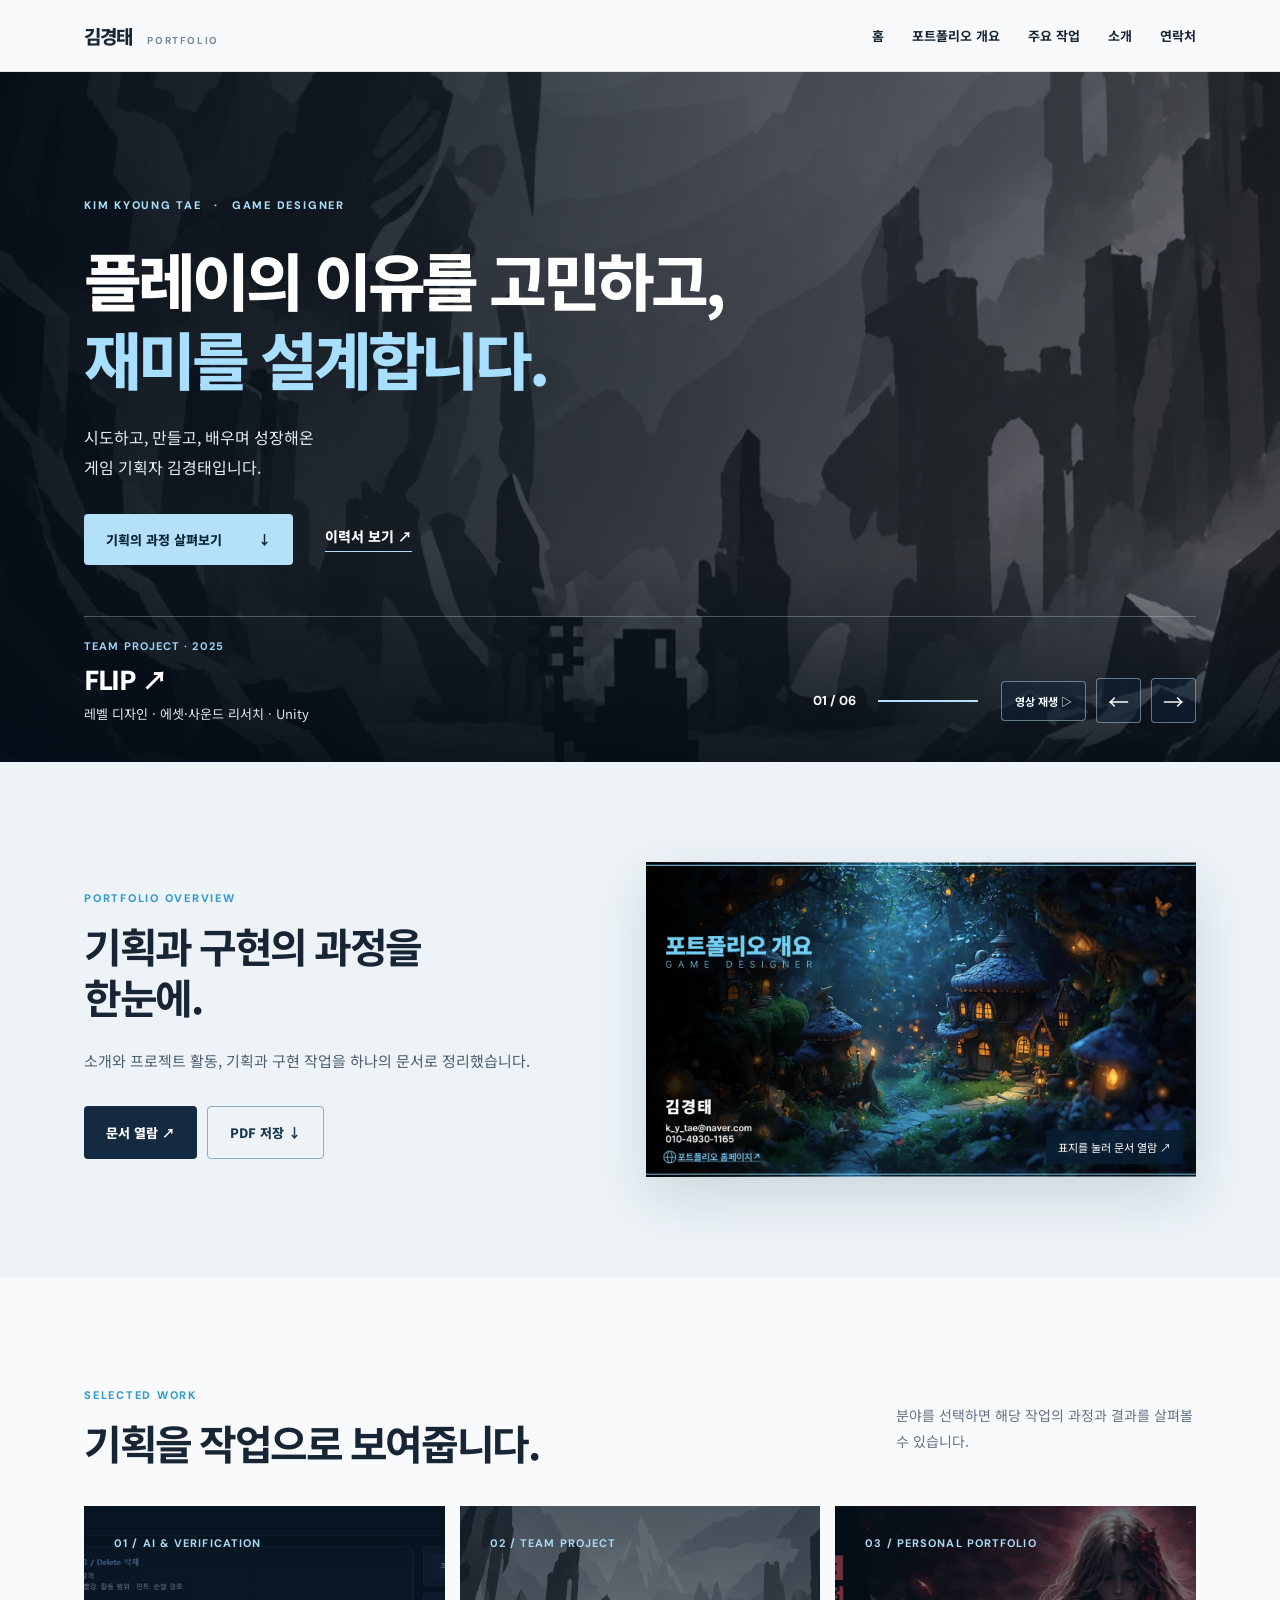
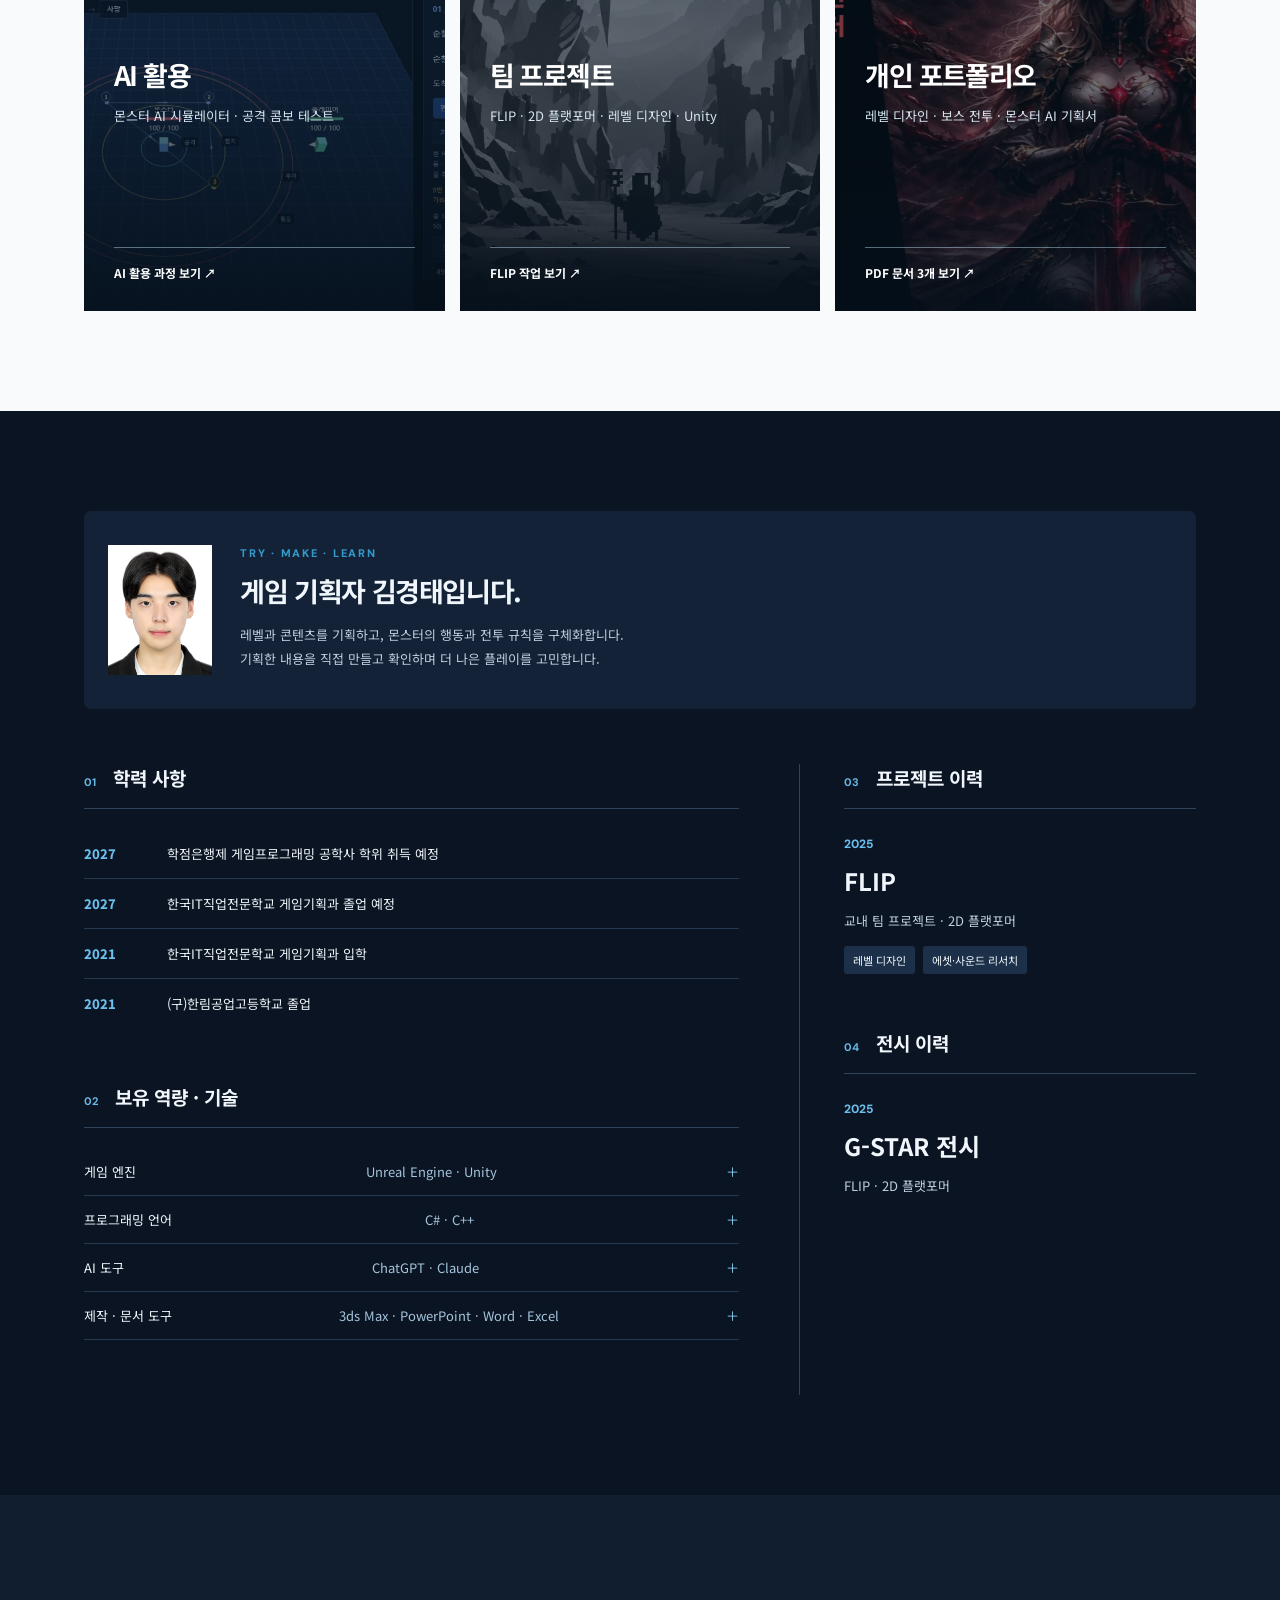
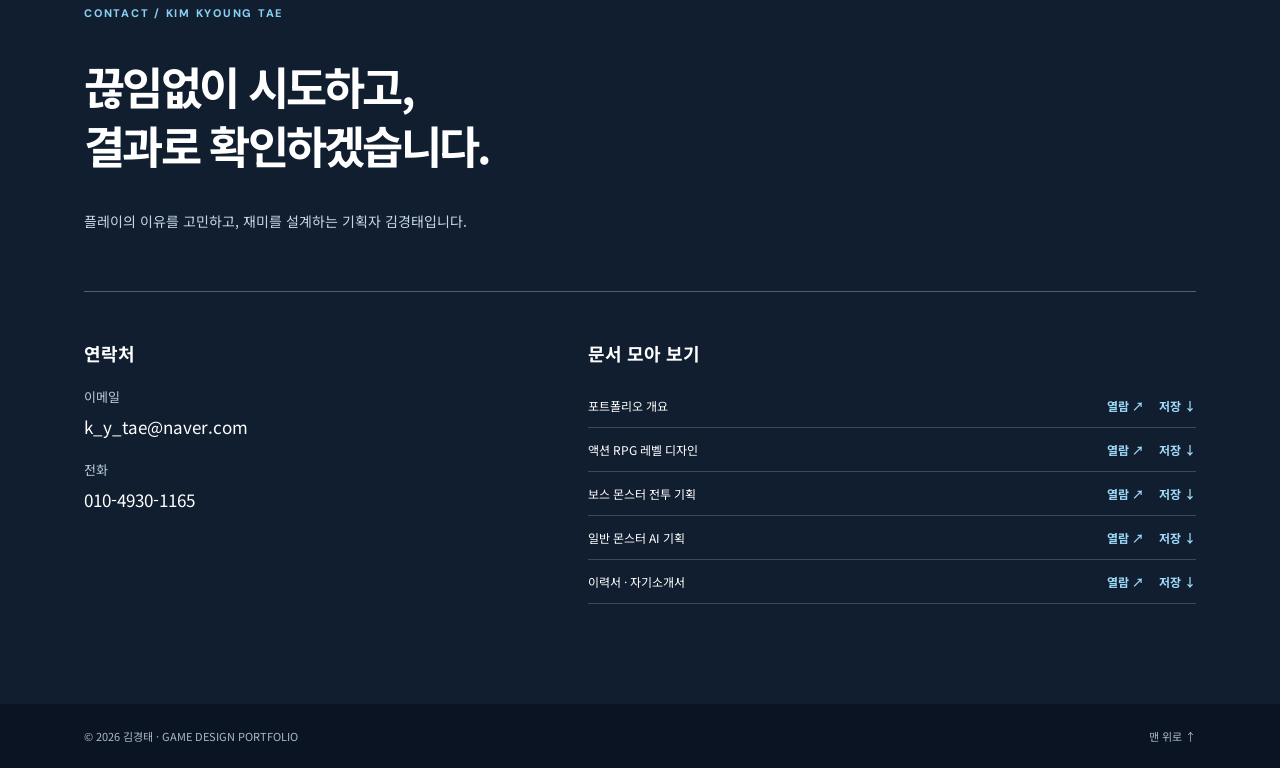
==== index.html @ 4d5806b3 "Refresh hero document preview assets" ====
<!doctype html>
<html lang="ko">
<head>
  <meta charset="utf-8">
  <meta name="viewport" content="width=device-width, initial-scale=1">
  <meta name="theme-color" content="#0b1422">
  <meta name="description" content="게임 기획자 김경태의 AI 활용, 팀 프로젝트, 개인 기획 포트폴리오">
  <title>김경태 | 게임 기획 포트폴리오</title>
  <link rel="preconnect" href="https://fonts.googleapis.com">
  <link rel="preconnect" href="https://fonts.gstatic.com" crossorigin>
  <link href="https://fonts.googleapis.com/css2?family=DM+Sans:wght@400;500;600;700&family=Noto+Sans+KR:wght@400;500;600;700;800&display=swap" rel="stylesheet">
  <link rel="stylesheet" href="portfolio-v2.css?v=doc-page-turn-4">
  <script src="portfolio-v2.js?v=doc-page-turn-4" defer></script>
</head>
<body>
  <a class="skip" href="#main">본문으로 건너뛰기</a>
  <header class="site-header"><div class="shell header-inner">
    <a class="brand" href="#home">김경태 <span>PORTFOLIO</span></a>
    <button class="menu-button" type="button" aria-label="메뉴 열기" aria-expanded="false" aria-controls="site-nav">☰</button>
    <nav id="site-nav" aria-label="주 메뉴"><a href="#home">홈</a><a href="#overview">포트폴리오 개요</a><a href="#work">주요 작업</a><a href="#about">소개</a><a href="#contact">연락처</a></nav>
  </div></header>
  <main id="main">
    <section class="hero" id="home" aria-label="게임 기획자 김경태 소개">
      <div class="hero-media" aria-hidden="true">
        <div class="hero-frame is-active" data-media="0"><div class="hero-youtube" id="hero-video-team" data-video-id="a_hcfBEeXVU"></div></div>
        <div class="hero-frame" data-media="1"><div class="hero-youtube" id="hero-video-level" data-video-id="QihrQFLokWg"></div></div>
        <div class="hero-frame" data-media="2"><div class="hero-doc-preview" aria-hidden="true"><img class="hero-doc-page" src="boss-cover.webp" alt=""><img class="hero-doc-page" src="boss-system.webp" alt=""><img class="hero-doc-page" src="boss-pattern.webp" alt=""></div></div>
        <div class="hero-frame" data-media="3"><div class="hero-doc-preview" aria-hidden="true"><img class="hero-doc-page" src="ai-cover.webp" alt=""><img class="hero-doc-page" src="ai-fsm.webp" alt=""><img class="hero-doc-page" src="ai-state.webp" alt=""></div></div>
        <div class="hero-frame" data-media="4"></div>
        <div class="hero-frame" data-media="5"><div class="hero-youtube" id="hero-video-ai" data-video-id="apiL5Fh83KE"></div></div>
      </div>
      <div class="hero-shade"></div>
      <div class="shell hero-content">
        <div class="hero-copy"><p class="eyebrow">KIM KYOUNG TAE <span>·</span> GAME DESIGNER</p><h1>플레이의 이유를 고민하고,<br><em>재미를 설계합니다.</em></h1><p>시도하고, 만들고, 배우며 성장해온<br>게임 기획자 김경태입니다.</p><div class="hero-actions"><a class="button button-primary" href="#overview">기획의 과정 살펴보기 <span>↓</span></a><a class="resume-link" href="resume.pdf" target="_blank" rel="noopener">이력서 보기 ↗</a></div></div>
        <div class="hero-bottom"><div class="hero-project"><span class="hero-project-type" id="hero-type">TEAM PROJECT · 2025</span><a class="hero-project-title" id="hero-title" href="team.html">FLIP ↗</a><span class="hero-project-detail" id="hero-detail">레벨 디자인 · 에셋·사운드 리서치 · Unity</span></div><div class="hero-controls"><span class="hero-count" id="hero-count">01 / 06</span><div class="hero-progress" aria-hidden="true"><i></i></div><button type="button" class="hero-play" id="hero-play" aria-label="현재 배경 영상 재생">영상 재생 ▷</button><button type="button" class="arrow" id="hero-prev" aria-label="이전 작업">←</button><button type="button" class="arrow" id="hero-next" aria-label="다음 작업">→</button></div></div>
      </div>
    </section>
    <section class="overview section" id="overview"><div class="shell overview-layout"><div class="overview-copy"><p class="eyebrow">PORTFOLIO OVERVIEW</p><h2>기획과 구현의 과정을<br>한눈에.</h2><p>소개와 프로젝트 활동, 기획과 구현 작업을 하나의 문서로 정리했습니다.</p><div class="button-row"><a class="button button-dark" href="overview.pdf" target="_blank" rel="noopener">문서 열람 ↗</a><a class="button button-line" href="overview.pdf" download="[게임기획]_김경태_포트폴리오_개요.pdf">PDF 저장 ↓</a></div></div><a class="overview-cover" href="overview.pdf" target="_blank" rel="noopener" aria-label="포트폴리오 개요 PDF 열람"><img src="overview-cover.webp" alt="김경태 포트폴리오 개요 표지" loading="lazy"><span>표지를 눌러 문서 열람 ↗</span></a></div></section>
    <section class="section work-section" id="work"><div class="shell"><div class="section-heading"><div><p class="eyebrow">SELECTED WORK</p><h2>기획을 작업으로 보여줍니다.</h2></div><p>분야를 선택하면 해당 작업의 과정과 결과를 살펴볼 수 있습니다.</p></div><div class="work-grid"><a class="work-card ai-card" href="ai.html"><span class="work-number">01 / AI & VERIFICATION</span><div><h3>AI 활용</h3><p>몬스터 AI 시뮬레이터 · 공격 콤보 테스트</p></div><span class="work-more">AI 활용 과정 보기 ↗</span></a><a class="work-card team-card" href="team.html"><span class="work-number">02 / TEAM PROJECT</span><div><h3>팀 프로젝트</h3><p>FLIP · 2D 플랫포머 · 레벨 디자인 · Unity</p></div><span class="work-more">FLIP 작업 보기 ↗</span></a><a class="work-card personal-card" href="personal.html"><span class="work-number">03 / PERSONAL PORTFOLIO</span><div><h3>개인 포트폴리오</h3><p>레벨 디자인 · 보스 전투 · 몬스터 AI 기획서</p></div><span class="work-more">PDF 문서 3개 보기 ↗</span></a></div></div></section>
    <section class="section about-section" id="about"><div class="shell"><div class="about-intro"><img src="profile.png" alt="게임 기획자 김경태 프로필 사진" loading="lazy"><div><p class="eyebrow">TRY · MAKE · LEARN</p><h2>게임 기획자 김경태입니다.</h2><p>레벨과 콘텐츠를 기획하고, 몬스터의 행동과 전투 규칙을 구체화합니다.<br>기획한 내용을 직접 만들고 확인하며 더 나은 플레이를 고민합니다.</p></div></div><div class="about-columns"><div><section class="about-block"><h3><span>01</span> 학력 사항</h3><dl class="education"><div><dt>2027</dt><dd>학점은행제 게임프로그래밍 공학사 학위 취득 예정</dd></div><div><dt>2027</dt><dd>한국IT직업전문학교 게임기획과 졸업 예정</dd></div><div><dt>2021</dt><dd>한국IT직업전문학교 게임기획과 입학</dd></div><div><dt>2021</dt><dd>(구)한림공업고등학교 졸업</dd></div></dl></section><section class="about-block"><h3><span>02</span> 보유 역량 · 기술</h3><div class="skills"><details><summary>게임 엔진 <span>Unreal Engine · Unity</span></summary><p><a href="team.html">FLIP 레벨 디자인 (Unity)</a> · <a href="personal.html">액션 RPG 레벨 디자인</a> · 언리얼 기반 아군·적군 AI 구현</p></details><details><summary>프로그래밍 언어 <span>C# · C++</span></summary><p>Unity 액션 기능 구현 및 엔진 학습에 활용했습니다.</p></details><details><summary>AI 도구 <span>ChatGPT · Claude</span></summary><p><a href="ai.html">몬스터 AI 시뮬레이터와 공격 콤보 테스트</a>에 활용했습니다.</p></details><details><summary>제작 · 문서 도구 <span>3ds Max · PowerPoint · Word · Excel</span></summary><p><a href="personal.html">개인 기획서</a> 작성과 시각 자료 제작에 활용했습니다.</p></details></div></section></div><div><section class="about-block"><h3><span>03</span> 프로젝트 이력</h3><div class="history"><span>2025</span><h4>FLIP</h4><p>교내 팀 프로젝트 · 2D 플랫포머</p><div class="tags"><span>레벨 디자인</span><span>에셋·사운드 리서치</span></div></div></section><section class="about-block"><h3><span>04</span> 전시 이력</h3><div class="history"><span>2025</span><h4>G-STAR 전시</h4><p>FLIP · 2D 플랫포머</p></div></section></div></div></div></section>
    <section class="contact-section" id="contact"><div class="shell"><p class="eyebrow">CONTACT / KIM KYOUNG TAE</p><h2>끊임없이 시도하고,<br>결과로 확인하겠습니다.</h2><p class="contact-intro">플레이의 이유를 고민하고, 재미를 설계하는 기획자 김경태입니다.</p><div class="contact-grid"><div><h3>연락처</h3><p>이메일<br><a href="mailto:k_y_tae@naver.com">k_y_tae@naver.com</a></p><p>전화<br><a href="tel:01049301165">010-4930-1165</a></p></div><div><h3>문서 모아 보기</h3><div class="directory"><div><span>포트폴리오 개요</span><a href="overview.pdf" target="_blank" rel="noopener">열람 ↗</a><a href="overview.pdf" download="[게임기획]_김경태_포트폴리오_개요.pdf">저장 ↓</a></div><div><span>액션 RPG 레벨 디자인</span><a href="level.pdf" target="_blank" rel="noopener">열람 ↗</a><a href="level.pdf" download="[게임기획]_김경태_액션RPG_레벨디자인.pdf">저장 ↓</a></div><div><span>보스 몬스터 전투 기획</span><a href="boss.pdf" target="_blank" rel="noopener">열람 ↗</a><a href="boss.pdf" download="[게임기획]_김경태_로스트아크_보스몬스터_전투기획서.pdf">저장 ↓</a></div><div><span>일반 몬스터 AI 기획</span><a href="ai.pdf" target="_blank" rel="noopener">열람 ↗</a><a href="ai.pdf" download="[게임기획]_김경태_로스트아크_일반몬스터_AI_기획서.pdf">저장 ↓</a></div><div><span>이력서 · 자기소개서</span><a href="resume.pdf" target="_blank" rel="noopener">열람 ↗</a><a href="resume.pdf" download="[게임기획]_김경태_이력서_자기소개서.pdf">저장 ↓</a></div></div></div></div></div></section>
  </main>
  <footer class="site-footer"><div class="shell"><span>© 2026 김경태 · GAME DESIGN PORTFOLIO</span><a href="#home">맨 위로 ↑</a></div></footer>
</body>
</html>
---- portfolio-v2.css ----
:root{--navy:#0b1422;--navy2:#142337;--ink:#172535;--muted:#647386;--blue:#66c5ef;--ice:#e9f3f8;--paper:#f8fafb;--line:#d9e2e8}*{box-sizing:border-box}html{scroll-behavior:smooth;scroll-padding-top:80px}body{margin:0;color:var(--ink);background:var(--paper);font-family:'Noto Sans KR',sans-serif;word-break:keep-all}a{color:inherit;text-decoration:none}button{font:inherit}img{max-width:100%;display:block}.shell{max-width:1240px;margin:auto;padding:0 5%}.skip{position:absolute;top:-100px;left:10px;background:white;padding:12px;z-index:100}.skip:focus{top:10px}:focus-visible{outline:3px solid #4facdc;outline-offset:4px}.site-header{height:72px;background:#f8fafbea;position:sticky;top:0;z-index:30;backdrop-filter:blur(14px);border-bottom:1px solid #dfe6eb}.header-inner{height:100%;display:flex;align-items:center;justify-content:space-between;gap:24px}.brand{font-size:19px;font-weight:800;white-space:nowrap;letter-spacing:-.06em}.brand span{font:700 10px 'DM Sans',sans-serif;letter-spacing:.16em;color:#778799;margin-left:12px}.site-header nav{display:flex;align-items:center;gap:28px;font-size:13px;font-weight:700}.site-header nav a{transition:color .2s}.site-header nav a:hover{color:#187cb3}.menu-button{display:none;border:0;background:transparent;font-size:25px;color:var(--ink)}.hero{min-height:690px;position:relative;color:white;background:#081523;overflow:hidden}.hero-media,.hero-shade,.hero-frame{position:absolute;inset:0}.hero-frame{opacity:0;transition:opacity .8s ease;pointer-events:none}.hero-frame.is-active{opacity:1}.hero-frame iframe{position:absolute;top:50%;left:50%;width:max(100vw,177.78vh);height:max(56.25vw,100vh);transform:translate(-50%,-50%);border:0;pointer-events:none}.hero-frame:nth-child(2){background:#17283a url('level-cover.webp') center/cover}.hero-frame:nth-child(3){background:#142337 url('simulator-preview.png') center/cover}.hero-frame:nth-child(1){background:#142337 url('flip-main.png') center/cover}.hero-shade{background:linear-gradient(90deg,rgba(4,13,23,.93),rgba(4,13,23,.63) 53%,rgba(4,13,23,.35)),linear-gradient(0deg,rgba(4,13,23,.8),transparent 30%)}.hero-content{min-height:690px;position:relative;display:flex;flex-direction:column;justify-content:space-between;padding-top:115px;padding-bottom:39px}.eyebrow,.small-label{font:800 11px 'DM Sans','Noto Sans KR',sans-serif;letter-spacing:.16em;color:#339acb}.hero .eyebrow{color:#a9def8}.hero .eyebrow span{margin:0 8px}.hero-copy h1{font-size:clamp(37px,4.9vw,67px);line-height:1.26;letter-spacing:-.065em;margin:27px 0 25px;font-weight:800}.hero-copy h1 em{font-style:normal;color:#a8dfff}.hero-copy>p:not(.eyebrow){font-size:16px;line-height:1.9;color:#e2edf4}.hero-actions{display:flex;align-items:center;gap:32px;flex-wrap:wrap;margin-top:31px}.button{display:inline-flex;align-items:center;justify-content:space-between;gap:36px;padding:16px 22px;font-size:13px;font-weight:800;border-radius:4px;transition:transform .2s,background .2s}.button:hover{transform:translateY(-2px)}.button-primary{background:#b4e1f7;color:#0a263a}.button-primary:hover{background:#d3edfa}.resume-link{font-size:14px;font-weight:800;border-bottom:1px solid #b4dcee;padding-bottom:5px}.hero-bottom{border-top:1px solid #bcd6e354;padding-top:22px;display:flex;justify-content:space-between;align-items:end;gap:20px}.hero-project{display:flex;flex-direction:column;align-items:start;gap:7px}.hero-project-type{font:700 11px 'DM Sans',sans-serif;letter-spacing:.1em;color:#9bd4f3}.hero-project-title{font-size:26px;font-weight:800;letter-spacing:-.05em}.hero-project-title:hover{text-decoration:underline}.hero-project-detail{font-size:13px;color:#ddeaf3}.hero-controls{display:flex;align-items:center;gap:10px}.hero-count{font:700 13px 'DM Sans',sans-serif;white-space:nowrap;margin-right:12px}.hero-progress{width:85px;height:2px;background:#a7c2d455;margin-right:13px}.hero-progress i{display:block;width:33%;height:100%;background:#b4e1f7;transition:transform .4s}.arrow{width:45px;height:45px;background:#10243c75;border:1px solid #bad7e481;border-radius:4px;color:white;font-size:21px;transition:background .2s}.arrow:hover{background:#70bfe15c}.section{padding:100px 0}.overview{background:#edf3f7}.overview-layout{display:grid;grid-template-columns:1fr 1.12fr;align-items:center;gap:70px}.overview-copy h2,.section-heading h2{font-size:clamp(30px,3.2vw,45px);line-height:1.25;letter-spacing:-.06em;margin:15px 0 25px}.overview-copy>p:not(.eyebrow){color:#4d6071;line-height:1.9;font-size:15px;max-width:470px}.button-row{display:flex;gap:10px;flex-wrap:wrap;margin-top:30px}.button-dark{background:#132a40;color:#fff}.button-dark:hover{background:#214866}.button-line{border:1px solid #8eaabe;color:#17384f}.overview-cover{display:block;position:relative;box-shadow:0 20px 50px #193b5226;overflow:hidden}.overview-cover img{width:100%;aspect-ratio:1.75;object-fit:cover;transition:transform .35s}.overview-cover:hover img{transform:scale(1.03)}.overview-cover span{position:absolute;right:13px;bottom:13px;background:#081c2fdb;color:white;font-size:11px;padding:9px 12px}.section-heading{display:flex;align-items:end;justify-content:space-between;gap:25px;margin-bottom:38px}.section-heading h2{margin-bottom:0}.section-heading>p{font-size:14px;color:var(--muted);line-height:1.8;max-width:300px}.work-grid{display:flex;gap:15px;min-height:350px}.work-card{flex:1;min-width:0;padding:30px;display:flex;flex-direction:column;justify-content:space-between;color:white;position:relative;overflow:hidden;isolation:isolate;transition:flex .45s cubic-bezier(.2,.75,.2,1),transform .3s}.work-card:before{content:'';position:absolute;inset:0;z-index:-1;background:linear-gradient(0deg,#05101be8,#07182782 65%,#0718279c)}.work-card:after{content:'';position:absolute;inset:0;z-index:-2;background-position:center;background-size:cover;transition:transform .5s}.work-card:hover:after,.work-card:focus-visible:after{transform:scale(1.06)}.work-grid:has(.work-card:hover) .work-card:hover,.work-grid:has(.work-card:focus-visible) .work-card:focus-visible{flex:1.45}.ai-card:after{background-image:url('simulator-preview.png')}.team-card:after{background-image:url('flip-main.png')}.personal-card:after{background-image:url('boss-cover.webp')}.work-number{font:700 11px 'DM Sans',sans-serif;letter-spacing:.1em;color:#a9dbf3}.work-card h3{font-size:clamp(24px,2.4vw,34px);line-height:1.35;letter-spacing:-.06em;margin:0}.work-card p{font-size:13px;line-height:1.6;color:#d5e4ef}.work-more{font-size:12px;font-weight:700;border-top:1px solid #b4d4e77a;padding-top:16px}.detail-muted{background:#eef3f6}.feature-grid{display:grid;grid-template-columns:1.15fr 1fr;gap:70px;align-items:center;margin-bottom:70px}.feature-grid:last-child{margin-bottom:0}.feature-grid.reverse{grid-template-columns:1fr 1.15fr}.feature-media{display:block}.feature-media img{width:100%;aspect-ratio:16/9;object-fit:cover}.feature-copy h3{font-size:clamp(24px,2.3vw,34px);letter-spacing:-.05em;margin:15px 0}.feature-copy p{color:#53677a;font-size:14px;line-height:1.9}.text-link{display:inline-block;margin-top:12px;border-bottom:1px solid #398dc0;padding-bottom:5px;color:#176a9c;font-weight:800;font-size:13px}.video-embed{aspect-ratio:16/9;background:#0b1422}.video-embed iframe{width:100%;height:100%;border:0}.level-video{max-width:810px;margin:0 auto 45px}.document-grid{display:grid;grid-template-columns:repeat(3,1fr);gap:18px}.document-card{background:#fff;box-shadow:0 12px 32px #173b5210}.document-card>a{display:block;overflow:hidden}.document-card img{width:100%;aspect-ratio:1.55;object-fit:cover;transition:transform .3s}.document-card>a:hover img{transform:scale(1.04)}.document-card>div{padding:24px}.document-card h3{font-size:19px;line-height:1.4;margin:10px 0;letter-spacing:-.04em}.document-card p{font-size:13px;color:#5b7081;line-height:1.8;min-height:71px}.document-actions{display:flex;gap:18px;border-top:1px solid var(--line);padding-top:15px}.document-actions a{font-size:12px;font-weight:800;color:#176e9d}.fine-print{font-size:12px;color:#718296;margin-top:26px}.about-section{background:#0b1422;color:#f0f6fb}.about-intro{display:flex;align-items:center;gap:28px;padding:24px;background:#132236;border-radius:7px;margin-bottom:55px}.about-intro img{width:104px;height:130px;object-fit:cover;flex:none}.about-intro h2{font-size:27px;letter-spacing:-.05em;margin:8px 0 12px}.about-intro p:last-child{font-size:13px;line-height:1.9;color:#bfcee0}.about-columns{display:grid;grid-template-columns:1.65fr 1fr;gap:60px}.about-columns>div+div{border-left:1px solid #314359;padding-left:44px}.about-block{margin-bottom:55px}.about-block h3{font-size:19px;border-bottom:1px solid #314359;padding-bottom:17px;margin:0 0 20px}.about-block h3 span{font:700 11px 'DM Sans',sans-serif;color:#67b9e6;margin-right:12px}.education{margin:0}.education>div{display:grid;grid-template-columns:65px 1fr;gap:18px;padding:15px 0;border-bottom:1px solid #27394e;font-size:13px}.education>div:last-child{border:0}.education dt{font-weight:800;color:#6bbfec}.education dd{margin:0}.skills details{border-bottom:1px solid #27394e}.skills summary{display:flex;justify-content:space-between;gap:20px;padding:14px 0;font-size:13px;list-style:none;cursor:pointer}.skills summary::-webkit-details-marker{display:none}.skills summary:after{content:'＋';color:#8bceee;margin-left:auto}.skills details[open] summary:after{content:'−'}.skills summary span{margin-left:auto;color:#a4c5dc}.skills details p{color:#c1d4e4;font-size:12px;line-height:1.9;margin:0 0 17px}.skills details p a{text-decoration:underline}.history>span{font:800 12px 'DM Sans',sans-serif;color:#6bbfec}.history h4{font-size:24px;margin:10px 0}.history p{font-size:13px;color:#bed0e0}.tags{display:flex;flex-wrap:wrap;gap:8px;margin-top:16px}.tags span{font-size:11px;background:#1c3049;padding:6px 9px;border-radius:3px}.contact-section{background:#101e30;color:white;padding:100px 0}.contact-section .eyebrow{color:#88cff1}.contact-section h2{font-size:clamp(31px,3.5vw,48px);letter-spacing:-.06em;line-height:1.3}.contact-intro{color:#c6d8e6;font-size:14px}.contact-grid{display:grid;grid-template-columns:1fr 1.4fr;gap:70px;margin-top:60px;padding-top:30px;border-top:1px solid #4c6177}.contact-grid h3{font-size:18px}.contact-grid p{font-size:13px;line-height:2;color:#b9cbd9}.contact-grid p a{font-size:17px;color:white}.directory>div{display:grid;grid-template-columns:1fr auto auto;gap:15px;padding:13px 0;border-bottom:1px solid #334a61;font-size:12px}.directory a{color:#9dd8f6;font-weight:700}.site-footer{background:#0b1422;color:#a9b9ca;font-size:11px}.site-footer .shell{display:flex;justify-content:space-between;gap:20px;padding-top:24px;padding-bottom:24px}@media(max-width:850px){.site-header nav{gap:13px;font-size:11px}.overview-layout,.feature-grid,.feature-grid.reverse{gap:30px}.about-columns{gap:30px}.about-columns>div+div{padding-left:30px}.work-card{padding:20px}}@media(max-width:650px){.site-header{height:62px}.menu-button{display:block}.site-header nav{display:none;position:absolute;top:62px;left:0;right:0;background:#f8fafb;padding:20px 5%;box-shadow:0 15px 20px #0b142226;flex-direction:column;align-items:stretch;gap:0;font-size:14px}.site-header nav.is-open{display:flex}.site-header nav a{padding:12px 0}.hero,.hero-content{min-height:610px}.hero-content{padding-top:83px;padding-bottom:25px}.hero-copy h1{font-size:clamp(33px,7vw,45px)}.hero-copy>p:not(.eyebrow){font-size:14px}.hero-actions{gap:22px}.hero-bottom{align-items:start}.hero-project-title{font-size:21px}.hero-project-detail{font-size:11px}.hero-controls{gap:5px}.hero-progress{display:none}.hero-count{display:none}.arrow{width:36px;height:36px}.section,.contact-section{padding:70px 0}.overview-layout,.feature-grid,.feature-grid.reverse,.about-columns,.contact-grid{grid-template-columns:1fr}.overview-layout{gap:35px}.section-heading{display:block}.section-heading>p{max-width:none}.work-grid{flex-direction:column}.work-card{min-height:220px}.work-grid:has(.work-card:hover) .work-card:hover{flex:1}.document-grid{grid-template-columns:1fr}.document-card{display:grid;grid-template-columns:42% 1fr}.document-card img{height:100%;aspect-ratio:auto}.document-card>div{padding:16px}.document-card p{min-height:0}.about-columns>div+div{border:0;padding:0}.about-intro{align-items:start;gap:15px}.about-intro img{width:78px;height:98px}.about-intro h2{font-size:19px}.about-intro p:last-child{font-size:11px}.about-block{margin-bottom:38px}.contact-grid{gap:35px;margin-top:40px}.directory>div{gap:9px}.hero-frame iframe{width:max(100vw,177.78vh);height:max(56.25vw,100vh)}}@media(max-width:400px){.brand span{font-size:8px;margin-left:6px}.hero-actions{display:flex}.button{padding:13px 16px;gap:16px}.resume-link{font-size:12px}.hero-bottom{gap:8px}.hero-project-detail{max-width:210px}.document-card{display:block}.document-card img{aspect-ratio:1.55}.skills summary{flex-wrap:wrap}.skills summary span{width:100%;margin:0}}@media(prefers-reduced-motion:reduce){html{scroll-behavior:auto}*,*:before,*:after{transition-duration:.01ms!important;animation-duration:.01ms!important}.hero-frame iframe{display:none}}

/* Selected work opens only when requested. */
[hidden]{display:none!important}
.hero-media{pointer-events:none}
.hero-frame.is-active{animation:hero-drift 7s linear both}
@keyframes hero-drift{from{transform:scale(1)}to{transform:scale(1.045)}}
.ai-highlight{display:flex;align-items:center;justify-content:space-between;gap:24px;margin-bottom:18px;padding:23px 28px;color:white;background:linear-gradient(100deg,#10273b,#23577a);border-radius:5px;transition:background .25s,transform .25s}
.ai-highlight:hover,.ai-highlight:focus-visible,.ai-highlight.is-selected{background:linear-gradient(100deg,#183e59,#2e7199);transform:translateY(-3px)}
.ai-highlight span{font-size:12px;font-weight:800;white-space:nowrap}
.ai-highlight strong{font-size:16px;letter-spacing:-.035em}
.work-grid{min-height:405px}
.work-card{min-height:405px}
.work-grid:has(.work-card:hover) .work-card:hover,.work-grid:has(.work-card:focus-visible) .work-card:focus-visible{flex:2.5}
.work-card.is-selected{box-shadow:inset 0 0 0 2px #a8dfff}
.work-card h3{font-size:clamp(21px,2.1vw,31px)}
.level-card:after{background-image:url('level-cover.webp')}
.boss-card:after{background-image:url('boss-cover.webp')}
.monster-card:after{background-image:url('ai-cover.webp')}
.detail-section{scroll-margin-top:72px}
@media(max-width:850px){.work-grid{display:grid;grid-template-columns:repeat(2,minmax(0,1fr))}.work-card{min-height:300px}.work-grid:has(.work-card:hover) .work-card:hover{flex:auto}}
@media(max-width:650px){.ai-highlight{display:block;padding:19px}.ai-highlight>*{display:block;margin-bottom:6px}.work-grid{grid-template-columns:1fr 1fr;gap:9px}.work-card{min-height:255px;padding:17px}.work-card h3{font-size:20px}.work-card p{font-size:11px}.work-number,.work-more{font-size:10px}}
@media(max-width:400px){.work-grid{grid-template-columns:1fr}.work-card{min-height:220px}}
@media(prefers-reduced-motion:reduce){.hero-frame.is-active{animation:none}}

.support-video-title{font-size:18px;margin:55px 0 18px}.level-video{margin-bottom:28px}

/* Separate project pages */
.detail-hero{background:#0d1e31;color:#f7fbff;padding:55px 0 86px}
.detail-back{display:inline-block;color:#a7d7f1;font-size:13px;font-weight:700;margin-bottom:65px;border-bottom:1px solid #638bad;padding-bottom:5px}
.detail-hero .eyebrow{color:#8ccbeb}
.detail-hero h1{font-size:clamp(42px,5.3vw,76px);letter-spacing:-.07em;margin:15px 0 22px;line-height:1.18}
.detail-hero p:last-child{color:#c2d3e0;font-size:17px;line-height:1.8;max-width:790px}
.detail-page-section{background:#f8fafb}
.detail-page-heading{margin-bottom:55px}
.detail-page-heading h2{font-size:clamp(30px,3.2vw,46px);letter-spacing:-.06em;margin:13px 0}
.detail-page-heading>p:last-child{color:#6c7e8d;font-size:15px}
.portfolio-row{display:grid;grid-template-columns:minmax(0,1fr) minmax(0,1.2fr);align-items:center;gap:8%;padding:60px 0;border-top:1px solid #d3dfe6}
.portfolio-row:first-of-type{padding-top:0;border-top:0}
.portfolio-row.reverse .portfolio-copy{order:2}
.portfolio-row.reverse>.portfolio-cover,.portfolio-row.reverse>.video-embed{order:1}
.portfolio-copy h2,.portfolio-copy h3{font-size:clamp(28px,2.8vw,42px);letter-spacing:-.055em;line-height:1.3;margin:14px 0 22px}
.portfolio-copy>p{font-size:15px;color:#4e6476;line-height:1.95;max-width:560px}
.portfolio-point{font-size:13px!important;color:#68869c!important;margin:25px 0 35px}
.portfolio-copy .document-actions{max-width:420px;gap:28px;margin-top:35px}
.portfolio-copy .document-actions a{font-size:14px}
.portfolio-cover{display:block;position:relative;overflow:hidden;background:#d9e4ea;box-shadow:0 18px 42px #1f3b4c1a}
.portfolio-cover img{width:100%;aspect-ratio:1.65;object-fit:cover;transition:transform .4s}
.portfolio-cover:hover img{transform:scale(1.04)}
.portfolio-cover span{position:absolute;right:16px;bottom:16px;background:#0e2437e6;color:white;font-size:13px;font-weight:700;padding:10px 14px}
.team-row{padding-top:0;border-top:0}
.detail-facts,.process-list{margin:30px 0;border-top:1px solid #d7e1e7}
.detail-facts>div,.process-list>div{display:grid;grid-template-columns:105px 1fr;gap:16px;padding:13px 0;border-bottom:1px solid #d7e1e7;font-size:13px;line-height:1.65}
.detail-facts strong,.process-list strong{color:#1a577d}
.detail-facts span,.process-list span{color:#536b7e}
.ai-intro{display:grid;grid-template-columns:1fr 1fr;gap:9%;padding-bottom:85px}
.ai-intro h2{font-size:clamp(36px,4vw,58px);line-height:1.23;letter-spacing:-.065em;margin:18px 0}
.ai-intro>div:last-child{padding-top:34px;font-size:16px;color:#52697a;line-height:1.95}
.ai-intro>div:last-child p{margin:0 0 16px}
@media(max-width:800px){.portfolio-row{gap:5%}.detail-hero{padding:40px 0 65px}.detail-back{margin-bottom:45px}}
@media(max-width:650px){.portfolio-row,.ai-intro{grid-template-columns:1fr}.portfolio-row{gap:28px;padding:48px 0}.portfolio-row.reverse .portfolio-copy,.portfolio-row.reverse>.portfolio-cover,.portfolio-row.reverse>.video-embed{order:initial}.portfolio-row .portfolio-copy{order:2!important}.portfolio-row>.portfolio-cover,.portfolio-row>.video-embed{order:1!important}.portfolio-cover img{aspect-ratio:1.55}.ai-intro{gap:0;padding-bottom:45px}.ai-intro>div:last-child{padding-top:0}.detail-hero h1{font-size:43px}.detail-hero p:last-child{font-size:14px}}


/* Hero portfolio carousel: six works, preloaded videos, contained document covers. */
.hero-frame[data-media="0"]{background:#101e2c url('flip-main.png') center/cover no-repeat}
.hero-frame[data-media="1"]{background:#142331 url('hero-level.webp') center/cover no-repeat}
.hero-frame[data-media="2"]{background:#101e2c}
.hero-frame[data-media="3"]{background:#101e2c}
.hero-frame[data-media="4"]{background:#101e2c url('simulator-preview.png') right center/auto 94% no-repeat}
.hero-frame[data-media="5"]{background:#101e2c url('simulator-preview.png') center/cover no-repeat}
.hero-doc-preview{position:absolute;top:51%;right:clamp(20px,3.2vw,60px);width:min(38.5vw,760px);aspect-ratio:16/9;transform:translateY(-50%);perspective:1400px;pointer-events:none}
.hero-doc-page{position:absolute;inset:0;width:100%;height:100%;object-fit:contain;background:#fff;box-shadow:0 24px 80px #0008;opacity:0;transform-origin:left center;backface-visibility:hidden;transform:perspective(1400px) rotateY(-72deg) translateX(7%);transition:opacity .38s ease,transform .62s cubic-bezier(.2,.7,.2,1)}
.hero-doc-page.is-current{z-index:1;opacity:1;transform:perspective(1400px) rotateY(0) translateX(0)}
.hero.has-document .hero-shade{background:linear-gradient(90deg,rgba(4,13,23,.97) 0%,rgba(4,13,23,.9) 32%,rgba(4,13,23,.63) 48%,rgba(4,13,23,.24) 72%,rgba(4,13,23,.16) 100%),linear-gradient(0deg,rgba(4,13,23,.72),transparent 34%)}
.hero-frame iframe{width:max(100%,1227px);height:max(100%,56.25vw)}
.hero-frame.is-active{animation-duration:8s}
.hero-progress{width:100px}
.hero-progress i{width:100%;transform:scaleX(0);transform-origin:left;animation:hero-countdown 8s linear forwards}
@keyframes hero-countdown{to{transform:scaleX(1)}}
.hero-play{display:none;border:1px solid #bad7e481;border-radius:4px;color:#f4fbff;background:#10243c75;padding:11px 13px;font-size:11px;font-weight:700;white-space:nowrap;cursor:pointer}
.hero.has-video .hero-play{display:block}
.hero-play:hover{background:#70bfe15c}
.portfolio-row[id]{scroll-margin-top:95px}
@media(max-width:650px){.hero .hero-frame iframe{width:max(100%,1085px);height:max(100%,56.25vw)}.hero-doc-preview{top:50%;right:-10vw;width:78vw;opacity:.48}.hero-play{font-size:0;padding:6px 9px;min-width:35px;height:36px}.hero-play:after{content:'▶';font-size:14px}.hero-controls{gap:4px}.hero-bottom{gap:10px}.hero-project-title{font-size:18px}.hero-project-detail{max-width:230px}}

@media(prefers-reduced-motion:reduce){.hero-frame iframe{display:block!important}.hero-progress i{animation-duration:8s!important}}
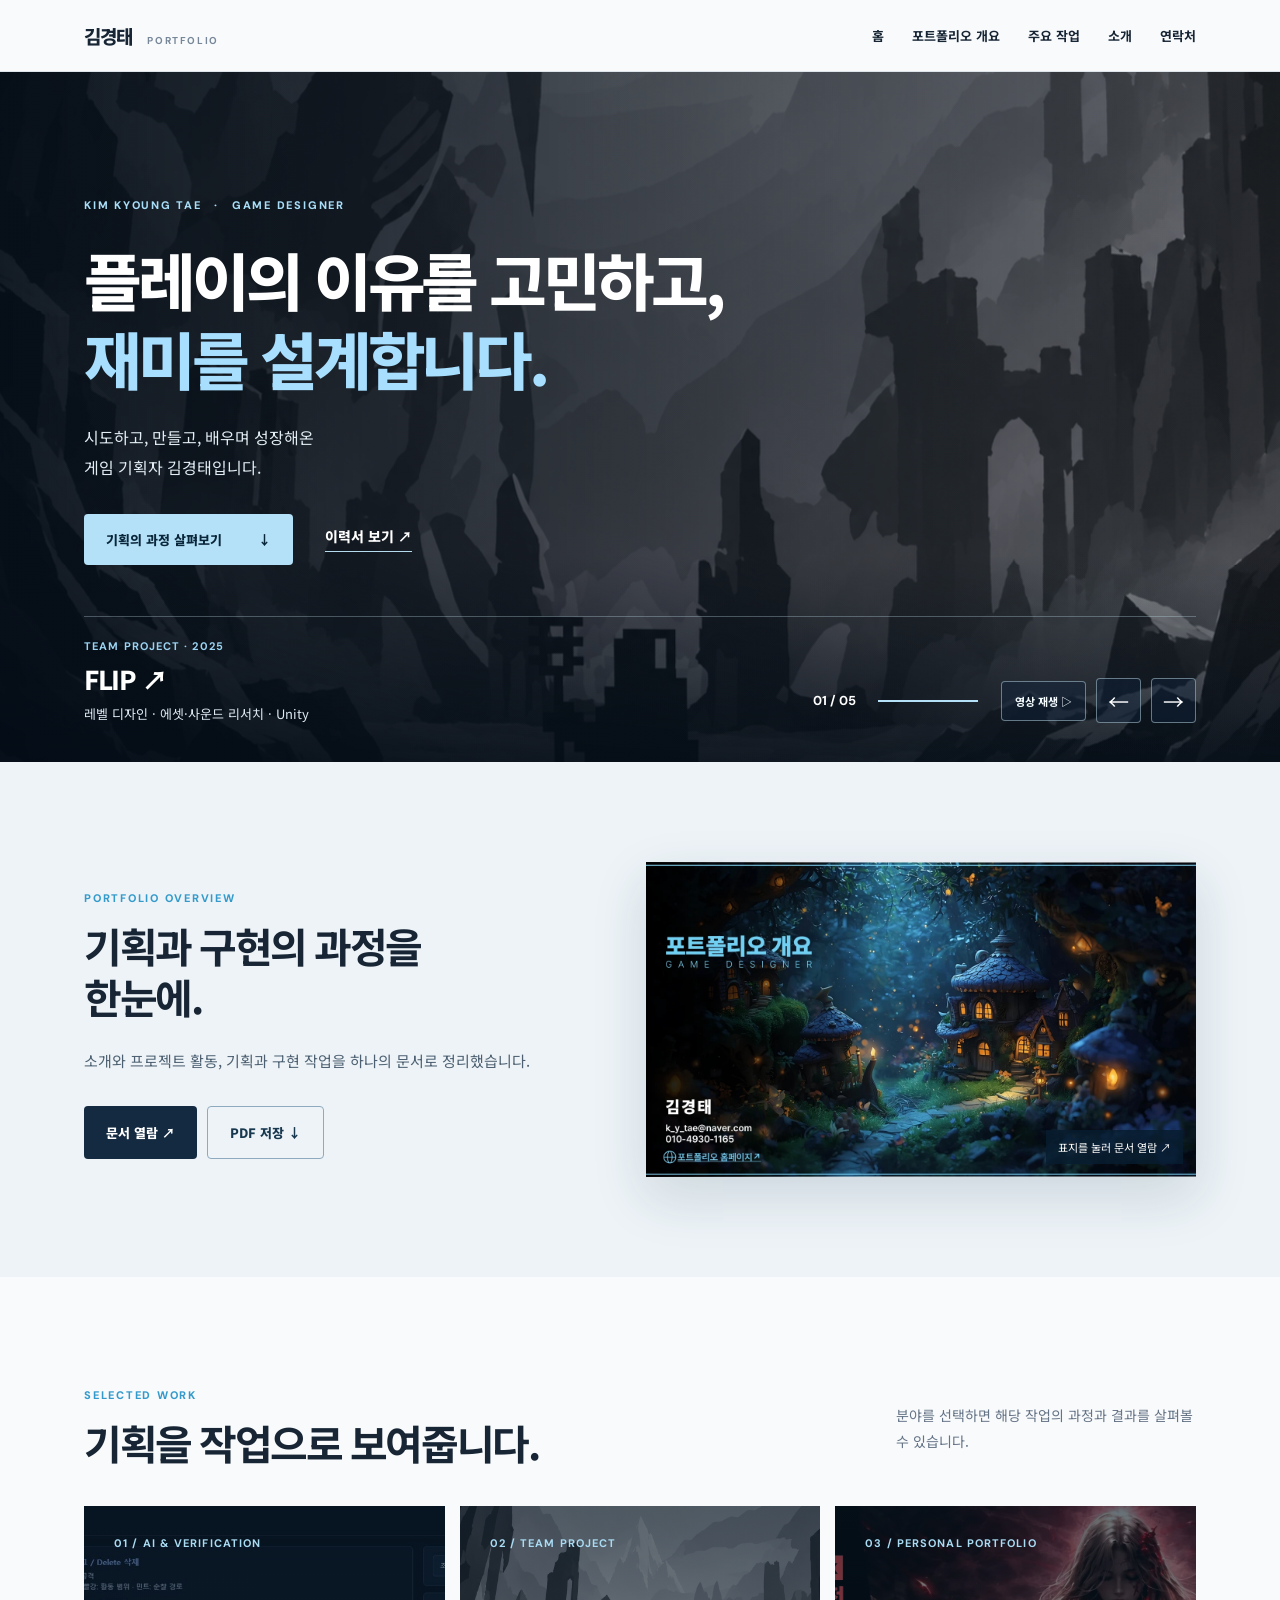
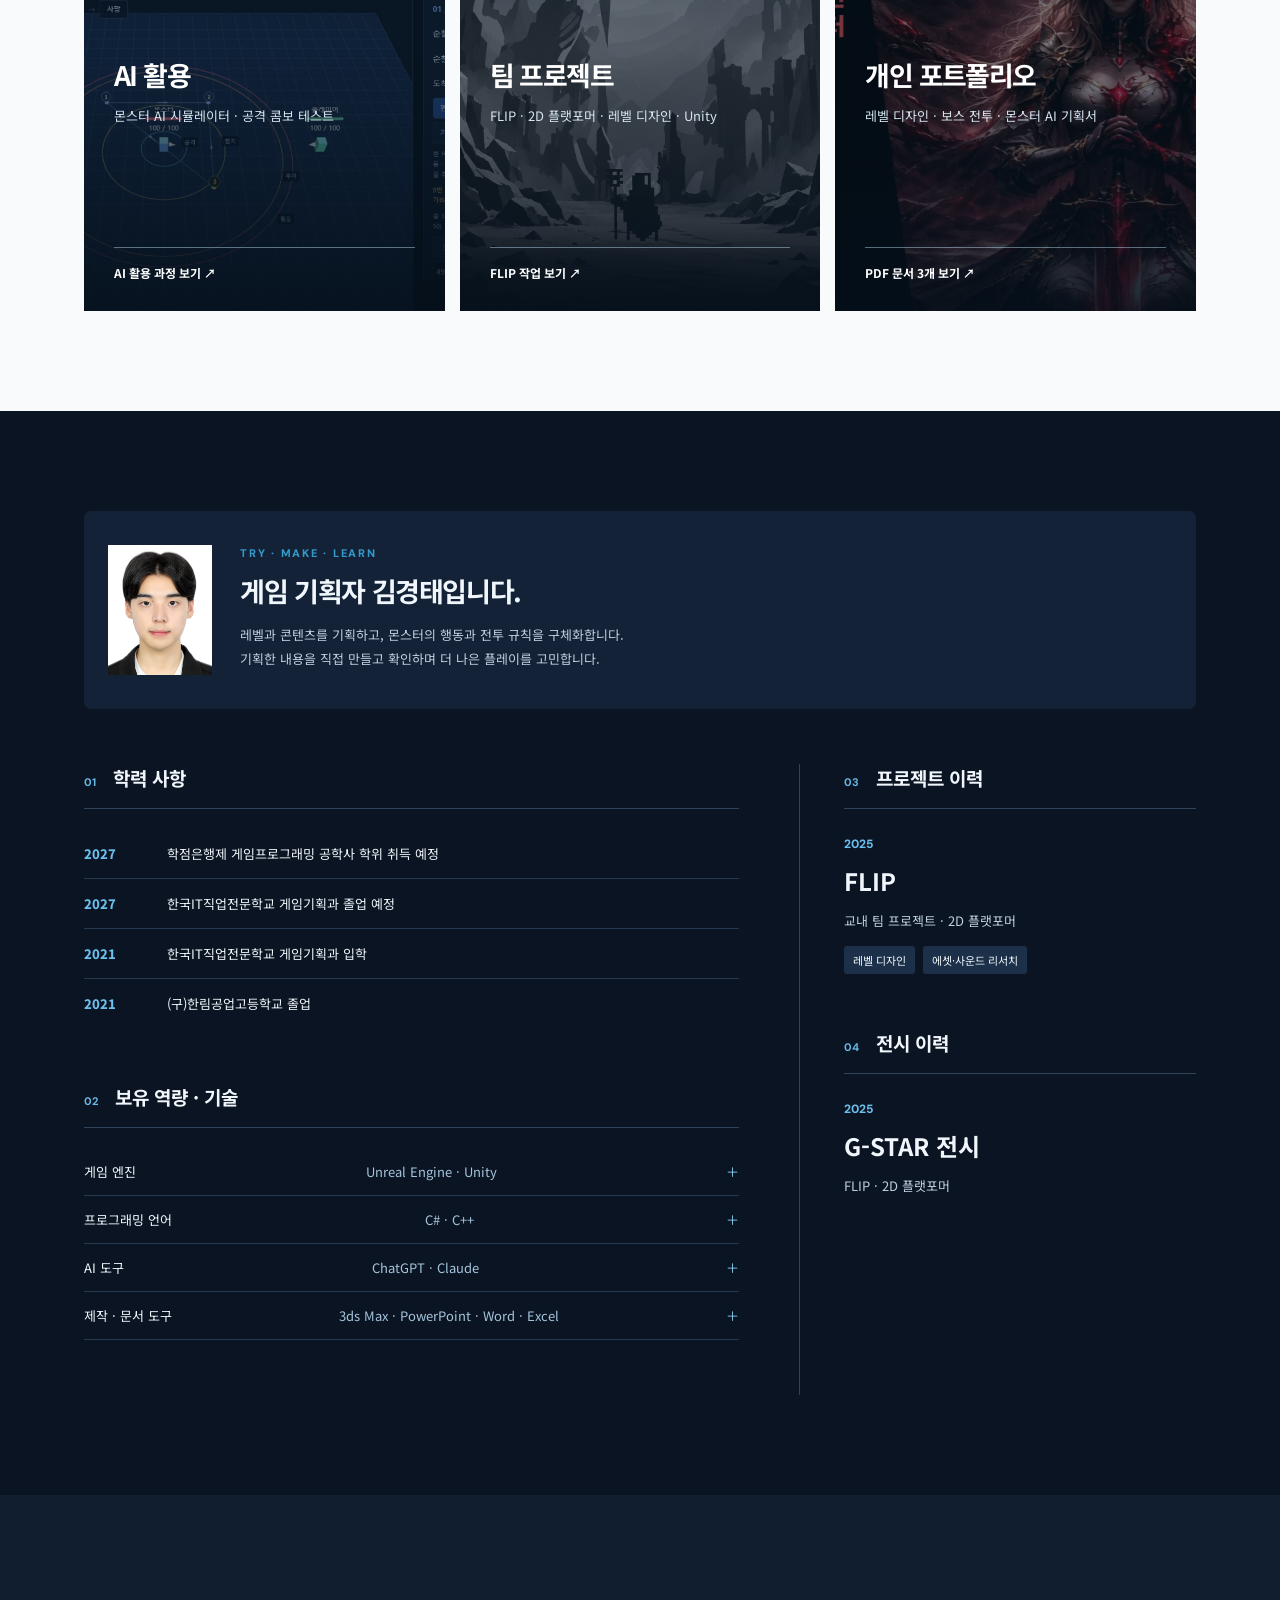
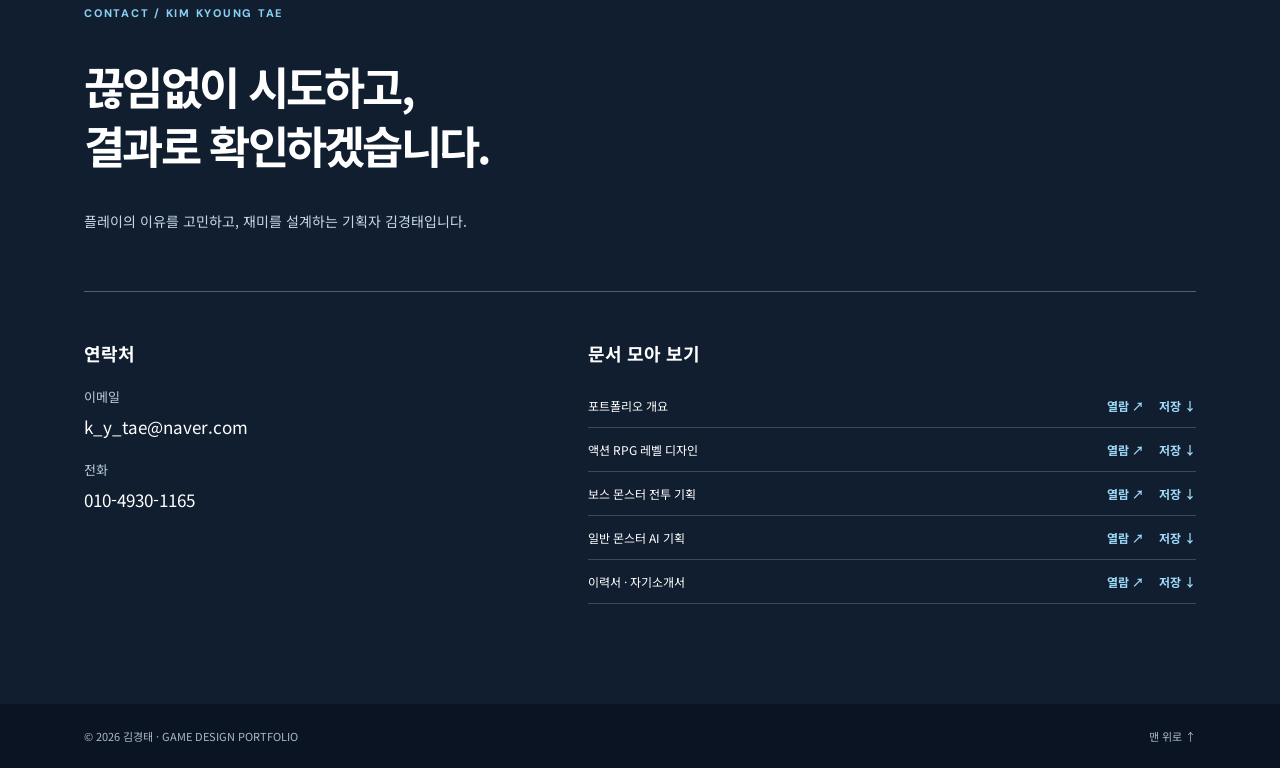
==== commit a84937a6: "Remove simulator slide and advance through full document spreads" ====
--- a/index.html
+++ b/index.html
@@ -9,8 +9,8 @@
   <link rel="preconnect" href="https://fonts.googleapis.com">
   <link rel="preconnect" href="https://fonts.gstatic.com" crossorigin>
   <link href="https://fonts.googleapis.com/css2?family=DM+Sans:wght@400;500;600;700&family=Noto+Sans+KR:wght@400;500;600;700;800&display=swap" rel="stylesheet">
-  <link rel="stylesheet" href="portfolio-v2.css?v=doc-page-turn-4">
-  <script src="portfolio-v2.js?v=doc-page-turn-4" defer></script>
+  <link rel="stylesheet" href="portfolio-v2.css?v=doc-spread-2">
+  <script src="portfolio-v2.js?v=doc-spread-2" defer></script>
 </head>
 <body>
   <a class="skip" href="#main">본문으로 건너뛰기</a>
@@ -24,10 +24,9 @@
       <div class="hero-media" aria-hidden="true">
         <div class="hero-frame is-active" data-media="0"><div class="hero-youtube" id="hero-video-team" data-video-id="a_hcfBEeXVU"></div></div>
         <div class="hero-frame" data-media="1"><div class="hero-youtube" id="hero-video-level" data-video-id="QihrQFLokWg"></div></div>
-        <div class="hero-frame" data-media="2"><div class="hero-doc-preview" aria-hidden="true"><img class="hero-doc-page" src="boss-cover.webp" alt=""><img class="hero-doc-page" src="boss-system.webp" alt=""><img class="hero-doc-page" src="boss-pattern.webp" alt=""></div></div>
-        <div class="hero-frame" data-media="3"><div class="hero-doc-preview" aria-hidden="true"><img class="hero-doc-page" src="ai-cover.webp" alt=""><img class="hero-doc-page" src="ai-fsm.webp" alt=""><img class="hero-doc-page" src="ai-state.webp" alt=""></div></div>
-        <div class="hero-frame" data-media="4"></div>
-        <div class="hero-frame" data-media="5"><div class="hero-youtube" id="hero-video-ai" data-video-id="apiL5Fh83KE"></div></div>
+        <div class="hero-frame" data-media="2"><div class="hero-doc-preview" data-file-prefix="boss" data-page-count="35" aria-hidden="true"></div></div>
+        <div class="hero-frame" data-media="3"><div class="hero-doc-preview" data-file-prefix="ai" data-page-count="20" aria-hidden="true"></div></div>
+        <div class="hero-frame" data-media="4"><div class="hero-youtube" id="hero-video-ai" data-video-id="apiL5Fh83KE"></div></div>
       </div>
       <div class="hero-shade"></div>
       <div class="shell hero-content">
--- a/portfolio-v2.css
+++ b/portfolio-v2.css
@@ -66,11 +66,12 @@
 .hero-frame[data-media="1"]{background:#142331 url('hero-level.webp') center/cover no-repeat}
 .hero-frame[data-media="2"]{background:#101e2c}
 .hero-frame[data-media="3"]{background:#101e2c}
-.hero-frame[data-media="4"]{background:#101e2c url('simulator-preview.png') right center/auto 94% no-repeat}
-.hero-frame[data-media="5"]{background:#101e2c url('simulator-preview.png') center/cover no-repeat}
-.hero-doc-preview{position:absolute;top:51%;right:clamp(20px,3.2vw,60px);width:min(38.5vw,760px);aspect-ratio:16/9;transform:translateY(-50%);perspective:1400px;pointer-events:none}
-.hero-doc-page{position:absolute;inset:0;width:100%;height:100%;object-fit:contain;background:#fff;box-shadow:0 24px 80px #0008;opacity:0;transform-origin:left center;backface-visibility:hidden;transform:perspective(1400px) rotateY(-72deg) translateX(7%);transition:opacity .38s ease,transform .62s cubic-bezier(.2,.7,.2,1)}
-.hero-doc-page.is-current{z-index:1;opacity:1;transform:perspective(1400px) rotateY(0) translateX(0)}
+.hero-frame[data-media="4"]{background:#101e2c}
+.hero-doc-preview{position:absolute;inset:0;display:grid;place-items:center;padding:5vh 1.5vw;perspective:1800px;pointer-events:none}
+.hero-doc-spread{position:absolute;inset:5vh 1.5vw;display:grid;grid-template-columns:1fr 1fr;gap:0;opacity:0;transform:rotateY(-7deg) scale(.985);transform-origin:center center;transition:opacity .5s ease,transform .75s cubic-bezier(.2,.7,.2,1)}
+.hero-doc-spread.is-current{z-index:1;opacity:1;transform:rotateY(0) scale(1)}
+.hero-doc-spread img{width:100%;height:100%;object-fit:contain;background:#fff;box-shadow:none}
+.hero-doc-spread:after{content:'';position:absolute;top:0;bottom:0;left:50%;width:4%;transform:translateX(-50%);pointer-events:none;background:linear-gradient(90deg,#0000,#07132124 45%,#07132124 55%,#0000)}
 .hero.has-document .hero-shade{background:linear-gradient(90deg,rgba(4,13,23,.97) 0%,rgba(4,13,23,.9) 32%,rgba(4,13,23,.63) 48%,rgba(4,13,23,.24) 72%,rgba(4,13,23,.16) 100%),linear-gradient(0deg,rgba(4,13,23,.72),transparent 34%)}
 .hero-frame iframe{width:max(100%,1227px);height:max(100%,56.25vw)}
 .hero-frame.is-active{animation-duration:8s}
@@ -81,7 +82,7 @@
 .hero.has-video .hero-play{display:block}
 .hero-play:hover{background:#70bfe15c}
 .portfolio-row[id]{scroll-margin-top:95px}
-@media(max-width:650px){.hero .hero-frame iframe{width:max(100%,1085px);height:max(100%,56.25vw)}.hero-doc-preview{top:50%;right:-10vw;width:78vw;opacity:.48}.hero-play{font-size:0;padding:6px 9px;min-width:35px;height:36px}.hero-play:after{content:'▶';font-size:14px}.hero-controls{gap:4px}.hero-bottom{gap:10px}.hero-project-title{font-size:18px}.hero-project-detail{max-width:230px}}
+@media(max-width:650px){.hero .hero-frame iframe{width:max(100%,1085px);height:max(100%,56.25vw)}.hero-doc-preview{padding:7vh 0}.hero-doc-spread{inset:7vh 0;grid-template-columns:1fr 1fr}.hero-doc-spread img{opacity:.82}.hero-play{font-size:0;padding:6px 9px;min-width:35px;height:36px}.hero-play:after{content:'▶';font-size:14px}.hero-controls{gap:4px}.hero-bottom{gap:10px}.hero-project-title{font-size:18px}.hero-project-detail{max-width:230px}}
 
 @media(prefers-reduced-motion:reduce){.hero-frame iframe{display:block!important}.hero-progress i{animation-duration:8s!important}}
 
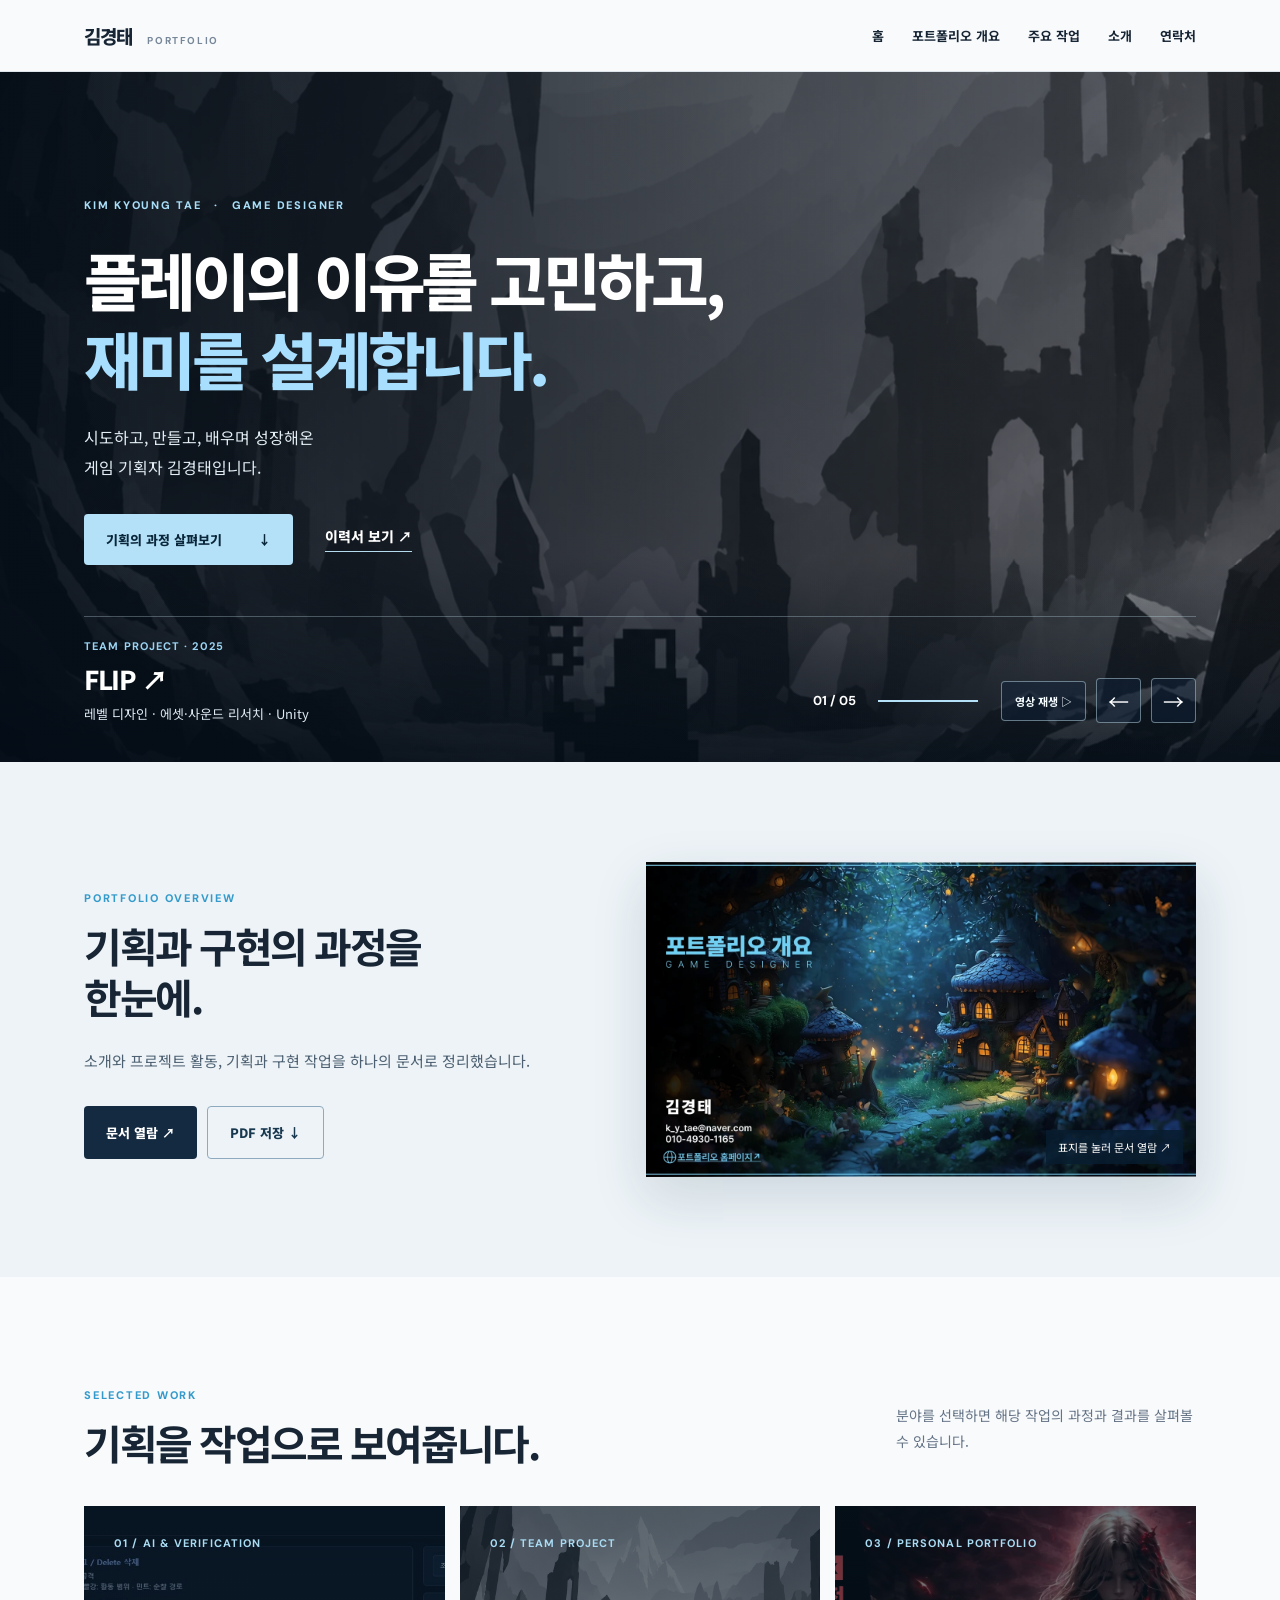
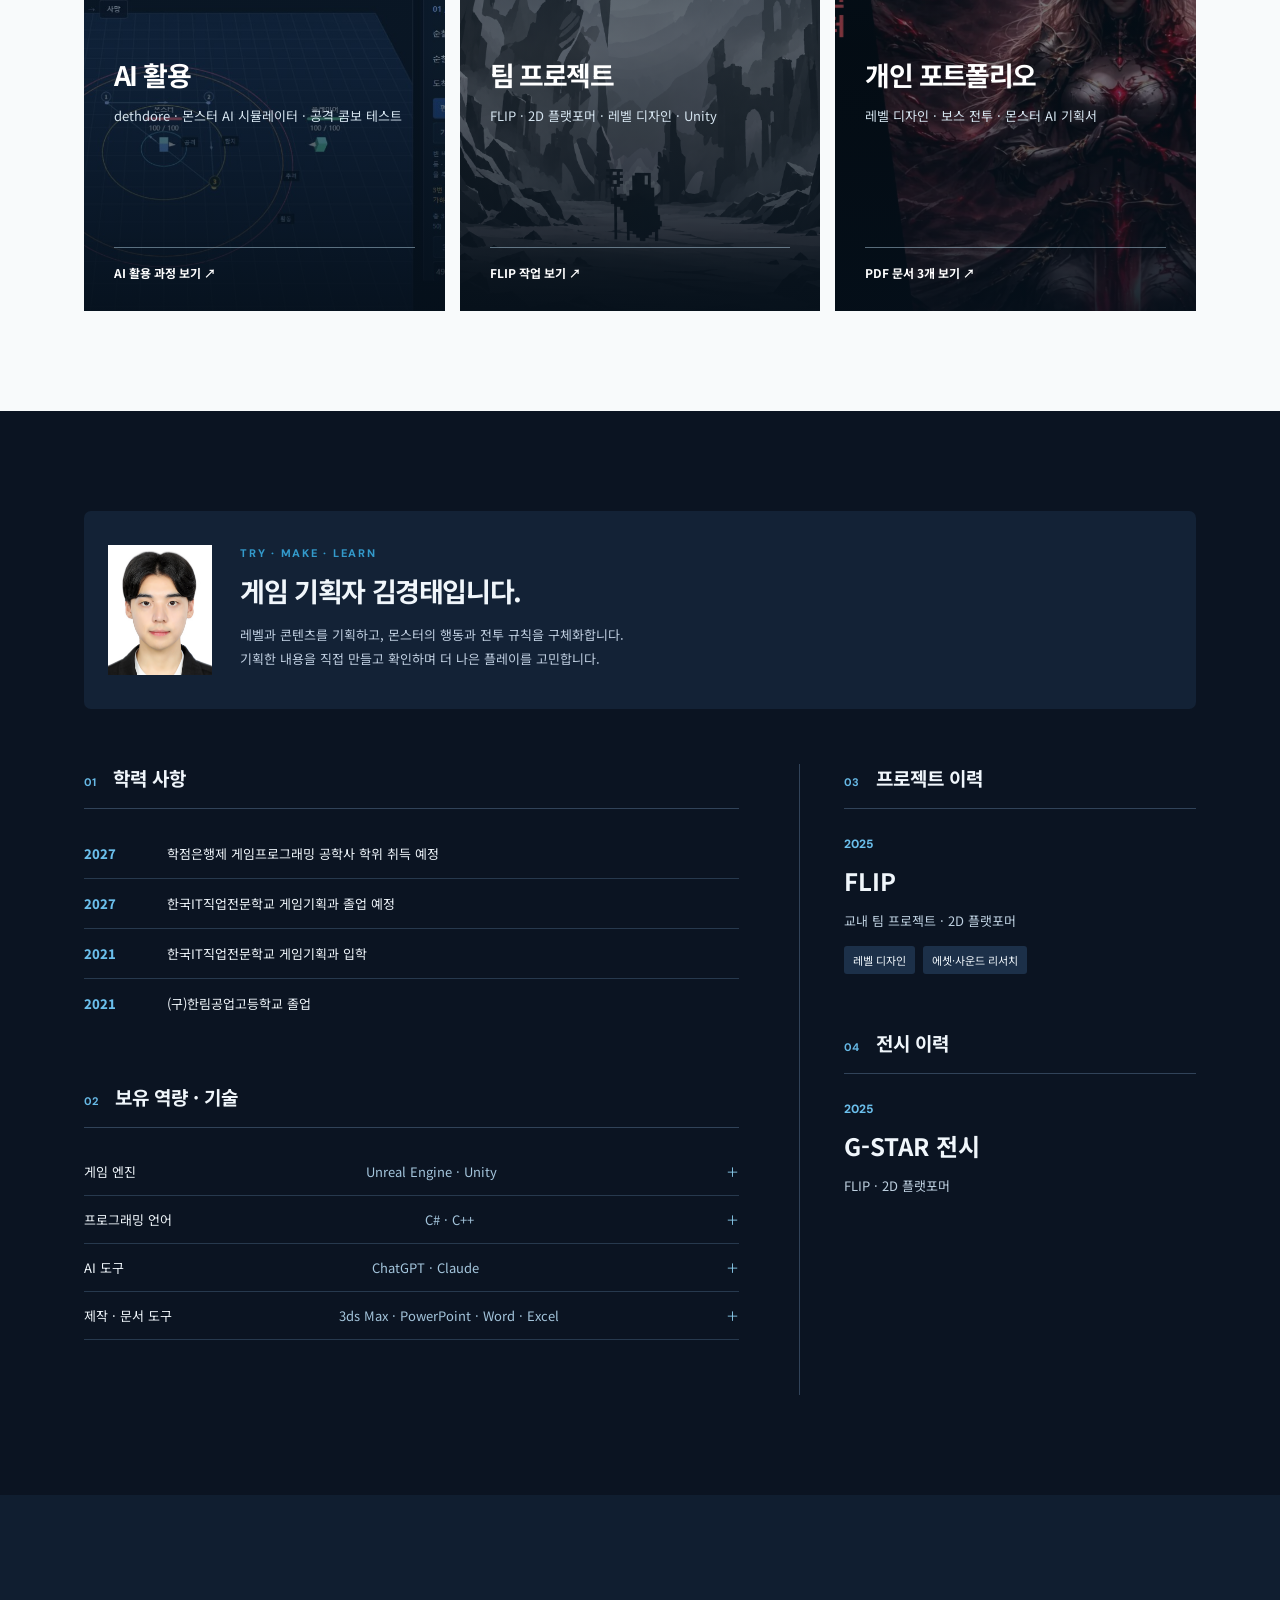
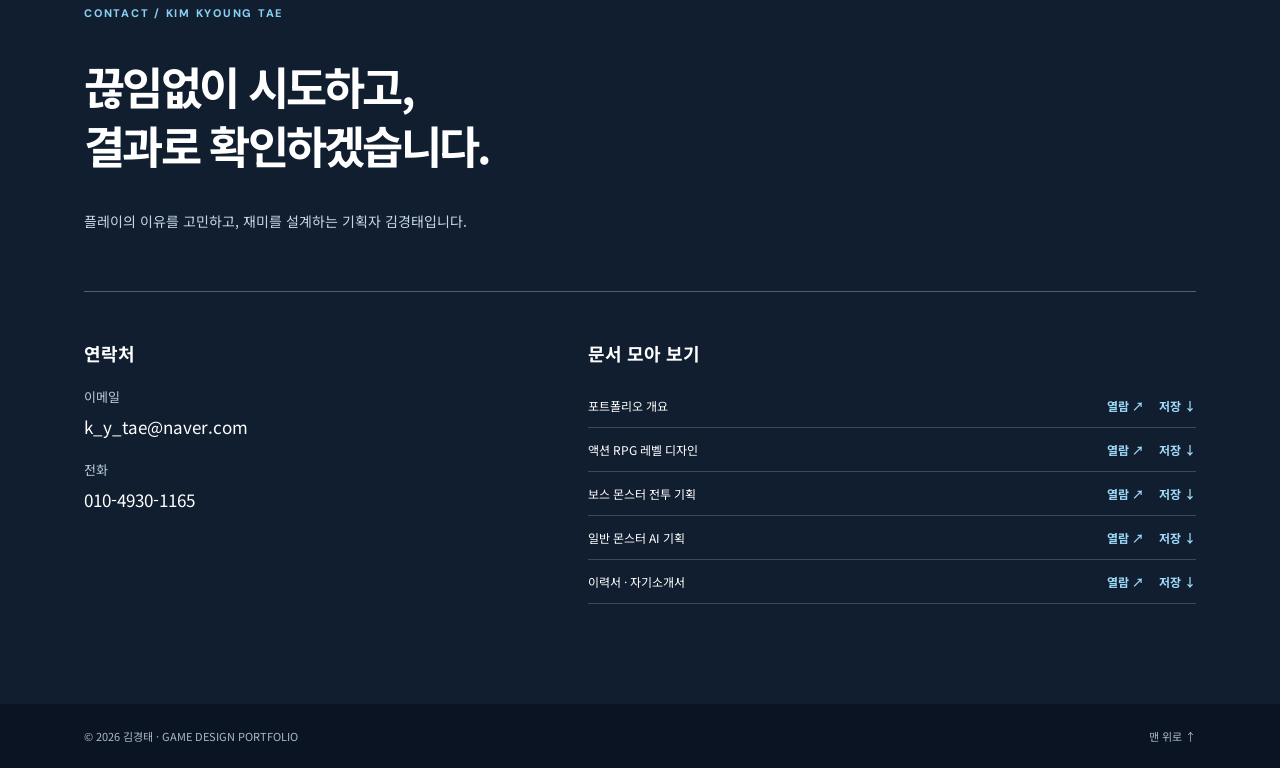
==== commit 76df03f0: "AI 활용 페이지 01번 항목으로 dethdore 추가 Co-Authored-By: Claude Opus 5.5 <noreply@anthropic.com>" ====
--- a/index.html
+++ b/index.html
@@ -35,7 +35,7 @@
       </div>
     </section>
     <section class="overview section" id="overview"><div class="shell overview-layout"><div class="overview-copy"><p class="eyebrow">PORTFOLIO OVERVIEW</p><h2>기획과 구현의 과정을<br>한눈에.</h2><p>소개와 프로젝트 활동, 기획과 구현 작업을 하나의 문서로 정리했습니다.</p><div class="button-row"><a class="button button-dark" href="overview.pdf" target="_blank" rel="noopener">문서 열람 ↗</a><a class="button button-line" href="overview.pdf" download="[게임기획]_김경태_포트폴리오_개요.pdf">PDF 저장 ↓</a></div></div><a class="overview-cover" href="overview.pdf" target="_blank" rel="noopener" aria-label="포트폴리오 개요 PDF 열람"><img src="overview-cover.webp" alt="김경태 포트폴리오 개요 표지" loading="lazy"><span>표지를 눌러 문서 열람 ↗</span></a></div></section>
-    <section class="section work-section" id="work"><div class="shell"><div class="section-heading"><div><p class="eyebrow">SELECTED WORK</p><h2>기획을 작업으로 보여줍니다.</h2></div><p>분야를 선택하면 해당 작업의 과정과 결과를 살펴볼 수 있습니다.</p></div><div class="work-grid"><a class="work-card ai-card" href="ai.html"><span class="work-number">01 / AI & VERIFICATION</span><div><h3>AI 활용</h3><p>몬스터 AI 시뮬레이터 · 공격 콤보 테스트</p></div><span class="work-more">AI 활용 과정 보기 ↗</span></a><a class="work-card team-card" href="team.html"><span class="work-number">02 / TEAM PROJECT</span><div><h3>팀 프로젝트</h3><p>FLIP · 2D 플랫포머 · 레벨 디자인 · Unity</p></div><span class="work-more">FLIP 작업 보기 ↗</span></a><a class="work-card personal-card" href="personal.html"><span class="work-number">03 / PERSONAL PORTFOLIO</span><div><h3>개인 포트폴리오</h3><p>레벨 디자인 · 보스 전투 · 몬스터 AI 기획서</p></div><span class="work-more">PDF 문서 3개 보기 ↗</span></a></div></div></section>
+    <section class="section work-section" id="work"><div class="shell"><div class="section-heading"><div><p class="eyebrow">SELECTED WORK</p><h2>기획을 작업으로 보여줍니다.</h2></div><p>분야를 선택하면 해당 작업의 과정과 결과를 살펴볼 수 있습니다.</p></div><div class="work-grid"><a class="work-card ai-card" href="ai.html"><span class="work-number">01 / AI & VERIFICATION</span><div><h3>AI 활용</h3><p>dethdore · 몬스터 AI 시뮬레이터 · 공격 콤보 테스트</p></div><span class="work-more">AI 활용 과정 보기 ↗</span></a><a class="work-card team-card" href="team.html"><span class="work-number">02 / TEAM PROJECT</span><div><h3>팀 프로젝트</h3><p>FLIP · 2D 플랫포머 · 레벨 디자인 · Unity</p></div><span class="work-more">FLIP 작업 보기 ↗</span></a><a class="work-card personal-card" href="personal.html"><span class="work-number">03 / PERSONAL PORTFOLIO</span><div><h3>개인 포트폴리오</h3><p>레벨 디자인 · 보스 전투 · 몬스터 AI 기획서</p></div><span class="work-more">PDF 문서 3개 보기 ↗</span></a></div></div></section>
     <section class="section about-section" id="about"><div class="shell"><div class="about-intro"><img src="profile.png" alt="게임 기획자 김경태 프로필 사진" loading="lazy"><div><p class="eyebrow">TRY · MAKE · LEARN</p><h2>게임 기획자 김경태입니다.</h2><p>레벨과 콘텐츠를 기획하고, 몬스터의 행동과 전투 규칙을 구체화합니다.<br>기획한 내용을 직접 만들고 확인하며 더 나은 플레이를 고민합니다.</p></div></div><div class="about-columns"><div><section class="about-block"><h3><span>01</span> 학력 사항</h3><dl class="education"><div><dt>2027</dt><dd>학점은행제 게임프로그래밍 공학사 학위 취득 예정</dd></div><div><dt>2027</dt><dd>한국IT직업전문학교 게임기획과 졸업 예정</dd></div><div><dt>2021</dt><dd>한국IT직업전문학교 게임기획과 입학</dd></div><div><dt>2021</dt><dd>(구)한림공업고등학교 졸업</dd></div></dl></section><section class="about-block"><h3><span>02</span> 보유 역량 · 기술</h3><div class="skills"><details><summary>게임 엔진 <span>Unreal Engine · Unity</span></summary><p><a href="team.html">FLIP 레벨 디자인 (Unity)</a> · <a href="personal.html">액션 RPG 레벨 디자인</a> · 언리얼 기반 아군·적군 AI 구현</p></details><details><summary>프로그래밍 언어 <span>C# · C++</span></summary><p>Unity 액션 기능 구현 및 엔진 학습에 활용했습니다.</p></details><details><summary>AI 도구 <span>ChatGPT · Claude</span></summary><p><a href="ai.html">몬스터 AI 시뮬레이터와 공격 콤보 테스트</a>에 활용했습니다.</p></details><details><summary>제작 · 문서 도구 <span>3ds Max · PowerPoint · Word · Excel</span></summary><p><a href="personal.html">개인 기획서</a> 작성과 시각 자료 제작에 활용했습니다.</p></details></div></section></div><div><section class="about-block"><h3><span>03</span> 프로젝트 이력</h3><div class="history"><span>2025</span><h4>FLIP</h4><p>교내 팀 프로젝트 · 2D 플랫포머</p><div class="tags"><span>레벨 디자인</span><span>에셋·사운드 리서치</span></div></div></section><section class="about-block"><h3><span>04</span> 전시 이력</h3><div class="history"><span>2025</span><h4>G-STAR 전시</h4><p>FLIP · 2D 플랫포머</p></div></section></div></div></div></section>
     <section class="contact-section" id="contact"><div class="shell"><p class="eyebrow">CONTACT / KIM KYOUNG TAE</p><h2>끊임없이 시도하고,<br>결과로 확인하겠습니다.</h2><p class="contact-intro">플레이의 이유를 고민하고, 재미를 설계하는 기획자 김경태입니다.</p><div class="contact-grid"><div><h3>연락처</h3><p>이메일<br><a href="mailto:k_y_tae@naver.com">k_y_tae@naver.com</a></p><p>전화<br><a href="tel:01049301165">010-4930-1165</a></p></div><div><h3>문서 모아 보기</h3><div class="directory"><div><span>포트폴리오 개요</span><a href="overview.pdf" target="_blank" rel="noopener">열람 ↗</a><a href="overview.pdf" download="[게임기획]_김경태_포트폴리오_개요.pdf">저장 ↓</a></div><div><span>액션 RPG 레벨 디자인</span><a href="level.pdf" target="_blank" rel="noopener">열람 ↗</a><a href="level.pdf" download="[게임기획]_김경태_액션RPG_레벨디자인.pdf">저장 ↓</a></div><div><span>보스 몬스터 전투 기획</span><a href="boss.pdf" target="_blank" rel="noopener">열람 ↗</a><a href="boss.pdf" download="[게임기획]_김경태_로스트아크_보스몬스터_전투기획서.pdf">저장 ↓</a></div><div><span>일반 몬스터 AI 기획</span><a href="ai.pdf" target="_blank" rel="noopener">열람 ↗</a><a href="ai.pdf" download="[게임기획]_김경태_로스트아크_일반몬스터_AI_기획서.pdf">저장 ↓</a></div><div><span>이력서 · 자기소개서</span><a href="resume.pdf" target="_blank" rel="noopener">열람 ↗</a><a href="resume.pdf" download="[게임기획]_김경태_이력서_자기소개서.pdf">저장 ↓</a></div></div></div></div></div></section>
   </main>
--- a/portfolio-v2.css
+++ b/portfolio-v2.css
@@ -86,3 +86,118 @@
 
 @media(prefers-reduced-motion:reduce){.hero-frame iframe{display:block!important}.hero-progress i{animation-duration:8s!important}}
 
+
+
+/* Detail pages: video first, explanation and documents below. */
+.showcase-video{max-width:1000px;margin:0 auto}
+.showcase-video .video-embed{box-shadow:0 18px 45px #142b3b24}
+.showcase-description{display:grid;grid-template-columns:1.15fr 1fr;gap:8%;align-items:start;margin:38px auto 60px;padding:35px 0 0;border-top:1px solid var(--line);max-width:1000px}
+.showcase-description .portfolio-copy h2,.showcase-description h3{font-size:clamp(25px,2.5vw,36px);letter-spacing:-.05em;line-height:1.35;margin:12px 0 16px}
+.showcase-description .portfolio-copy>p,.showcase-description>div>p{font-size:14px;color:#4e6476;line-height:1.9}
+.showcase-description .detail-facts{margin:0}
+.showcase-description .detail-facts>p{margin:0}
+.level-showcase-heading{margin-top:0}
+.level-showcase-video{margin-bottom:0}
+.level-showcase-description{margin-bottom:70px}
+@media(max-width:650px){.showcase-description{grid-template-columns:1fr;gap:12px;margin-top:26px;padding-top:25px}.showcase-description .detail-facts{margin-top:0}}
+
+
+/* Expandable page navigation rail on project detail pages. */
+.page-rail{position:fixed;z-index:35;right:0;top:50%;transform:translateY(-50%);width:60px;padding:13px 9px;background:rgba(11,20,34,.94);border:1px solid #34516b;border-right:0;border-radius:12px 0 0 12px;box-shadow:0 12px 32px #07121e38;overflow:hidden;transition:width .28s cubic-bezier(.2,.75,.2,1),padding .28s,background .2s;backdrop-filter:blur(12px)}
+.page-rail:hover,.page-rail:focus-within{width:242px;padding:17px 14px;background:rgba(11,20,34,.98)}
+.page-rail-label{display:block;color:#8abbd8;font:800 10px 'DM Sans','Noto Sans KR',sans-serif;letter-spacing:.15em;padding:0 0 8px;text-transform:uppercase;white-space:nowrap}
+.page-rail a{display:flex;align-items:center;gap:12px;min-height:43px;padding:0 8px;border-radius:6px;color:#d5e5f0;white-space:nowrap;transition:background .2s,color .2s}
+.page-rail a:hover,.page-rail a:focus-visible{background:#1a3853;color:#fff}
+.page-rail a.is-current{background:#17344c;color:#a8dfff}
+.rail-index{flex:0 0 22px;font:700 10px 'DM Sans',sans-serif;color:#78bfe4}
+.rail-text{flex:1;font-size:12px;font-weight:700;opacity:0;transform:translateX(5px);transition:opacity .2s,transform .2s}
+.page-rail:hover .rail-text,.page-rail:focus-within .rail-text{opacity:1;transform:translateX(0)}
+.rail-arrow{width:15px;text-align:center;color:#8ecce9;font-size:13px}
+@media(max-width:650px){.page-rail{position:fixed;top:auto;right:10px;bottom:12px;left:10px;width:auto;transform:none;padding:6px;background:rgba(11,20,34,.96);border:1px solid #34516b;border-radius:12px;display:grid;grid-template-columns:repeat(4,minmax(0,1fr));gap:4px}.page-rail:hover,.page-rail:focus-within{width:auto;padding:6px}.page-rail-label{display:none}.page-rail a{justify-content:center;gap:4px;min-height:42px;padding:4px 2px}.rail-index{display:none}.rail-text{opacity:1;transform:none;font-size:10px;overflow:hidden;text-overflow:ellipsis}.rail-arrow{display:none}.site-footer{padding-bottom:70px}}
+
+
+/* Full-height portfolio chooser: categories open directly from any detail page. */
+.page-rail{position:fixed;z-index:40;inset:0 0 0 auto;width:72px;height:100dvh;min-height:100vh;padding:20px 8px;background:#fff;color:#172535;border:0;border-left:1px solid #d9e2e8;border-radius:0;box-shadow:-10px 0 35px #132c4012;transform:none;display:flex;flex-direction:column;gap:8px;overflow:hidden;transition:width .35s cubic-bezier(.2,.75,.2,1),box-shadow .25s;backdrop-filter:none}
+.page-rail:hover,.page-rail:focus-within{width:320px;padding:20px 14px;background:#fff;box-shadow:-16px 0 46px #132c4022}
+.rail-heading{height:56px;flex:none;padding:0 10px 10px;border-bottom:1px solid #e0e8ed;display:flex;flex-direction:column;justify-content:center;gap:5px;white-space:nowrap;overflow:hidden}
+.rail-heading span{font:800 9px 'DM Sans',sans-serif;letter-spacing:.17em;color:#2983af;opacity:0;transition:opacity .2s}
+.rail-heading strong{font-size:13px;opacity:0;transition:opacity .2s}
+.page-rail:hover .rail-heading span,.page-rail:hover .rail-heading strong,.page-rail:focus-within .rail-heading span,.page-rail:focus-within .rail-heading strong{opacity:1}
+.page-rail a.rail-item{position:relative;min-height:0;flex:1;display:flex;align-items:center;gap:12px;padding:10px 11px;border:1px solid transparent;border-radius:8px;background:#f6f9fb;color:#203448;overflow:hidden;transition:flex .3s,background .25s,border-color .25s,color .25s;white-space:normal}
+.page-rail a.rail-item:hover,.page-rail a.rail-item:focus-visible{flex:2.5;background:#edf6fb;border-color:#d5e7f1;color:#12314a}
+.page-rail a.rail-item.is-current{background:#eaf5fb;border-color:#cee4f0;color:#113752}
+.rail-number{width:34px;height:34px;flex:none;display:grid;place-items:center;border-radius:50%;background:#e4eff5;color:#2c759b;font:700 11px 'DM Sans',sans-serif;transition:opacity .2s}
+.rail-info{min-width:0;flex:1;display:flex;flex-direction:column;gap:6px;opacity:0;transform:translateX(6px);transition:opacity .2s,transform .2s;white-space:nowrap}
+.page-rail:hover .rail-info,.page-rail:focus-within .rail-info{opacity:1;transform:none}
+.rail-info strong{font-size:14px;line-height:1.4}
+.rail-info small{font-size:11px;color:#718394;line-height:1.5;white-space:normal}
+.page-rail img{position:absolute;left:58px;right:10px;bottom:9px;width:calc(100% - 68px);height:0;object-fit:cover;object-position:center 45%;border-radius:5px;opacity:0;transition:height .28s,opacity .25s}
+.page-rail:hover a.rail-item:hover img,.page-rail:focus-within a.rail-item:focus-visible img{height:36%;opacity:1}
+.rail-go{flex:none;color:#3686ae;font-size:14px;opacity:0;transition:opacity .2s}
+.page-rail:hover .rail-go,.page-rail:focus-within .rail-go{opacity:1}
+@media(max-width:750px){.page-rail,.page-rail:hover,.page-rail:focus-within{inset:auto 10px 10px;width:auto;height:auto;min-height:0;padding:7px;display:grid;grid-template-columns:repeat(4,minmax(0,1fr));gap:5px;border:1px solid #d7e2e9;border-radius:12px;background:#fffffff2;box-shadow:0 8px 30px #10273d26;backdrop-filter:blur(12px)}.rail-heading{display:none}.page-rail a.rail-item,.page-rail a.rail-item:hover,.page-rail a.rail-item:focus-visible{min-height:49px;flex:none;justify-content:center;gap:5px;padding:5px 3px;border-radius:8px}.rail-number{width:22px;height:22px;font-size:9px}.rail-info{opacity:1;transform:none;flex:0 1 auto;gap:0}.rail-info strong{font-size:10px;white-space:nowrap}.rail-info small,.rail-go,.page-rail img{display:none}.site-footer{padding-bottom:80px}}
+@media(prefers-reduced-motion:reduce){.page-rail,.page-rail *{transition-duration:.01ms!important}}
+
+
+/* Image-led project cards: use the complete tile as the artwork. */
+.page-rail{width:78px;padding:17px 9px;gap:9px}
+.page-rail:hover,.page-rail:focus-within{width:330px;padding:17px 13px}
+.rail-heading{height:60px;padding-left:12px}
+.page-rail a.rail-item,.page-rail a.rail-item.is-current{isolation:isolate;display:block;padding:0;border:1px solid #d8e3e9;border-radius:9px;background:#102234;color:#fff;box-shadow:0 5px 14px #0c253510;transition:flex .36s cubic-bezier(.2,.75,.2,1),border-color .25s,box-shadow .25s,transform .25s}
+.page-rail a.rail-item:before{content:'';position:absolute;inset:0;z-index:0;border-radius:inherit;background:linear-gradient(180deg,rgba(5,17,29,.28) 0%,rgba(5,17,29,.2) 34%,rgba(5,17,29,.84) 100%);opacity:.8;transition:opacity .28s}
+.page-rail a.rail-item:hover,.page-rail a.rail-item:focus-visible{flex:2.4;transform:translateX(-2px);border-color:#7fc5e5;box-shadow:0 12px 28px #102b3d30;color:#fff}
+.page-rail a.rail-item:hover:before,.page-rail a.rail-item:focus-visible:before{opacity:1;background:linear-gradient(180deg,rgba(5,17,29,.15) 0%,rgba(5,17,29,.08) 30%,rgba(5,17,29,.82) 100%)}
+.page-rail a.rail-item.is-current:not(:hover):not(:focus-visible){border-color:#8bc9e5;box-shadow:inset 0 0 0 1px #8bc9e555}
+.rail-number{position:absolute;z-index:2;top:13px;left:14px;width:auto;height:auto;display:block;padding:0;background:none;color:#fff;font:700 11px 'DM Sans',sans-serif;letter-spacing:.12em;text-shadow:0 1px 8px #071522aa}
+.rail-info{position:absolute;z-index:2;left:15px;right:16px;bottom:16px;display:flex;gap:6px;white-space:normal;text-shadow:0 1px 8px #071522aa}
+.rail-info strong{font-size:15px;line-height:1.4}
+.rail-info small{color:#e4f0f6;font-size:11px;line-height:1.55}
+.page-rail img{position:absolute;z-index:-1;inset:0;width:100%;height:100%;display:block;object-fit:cover;object-position:center 45%;border-radius:inherit;opacity:.52;transition:opacity .35s,transform .6s}
+.page-rail a.rail-item:hover img,.page-rail a.rail-item:focus-visible img{height:100%;opacity:1;transform:scale(1.025)}
+.rail-go{position:absolute;z-index:2;top:12px;right:13px;width:25px;height:25px;display:grid;place-items:center;border:1px solid #ffffff69;border-radius:50%;color:#fff;font-size:13px;opacity:0;text-shadow:none;transition:opacity .2s,background .2s}
+.page-rail:hover .rail-go,.page-rail:focus-within .rail-go{opacity:1}
+.page-rail a.rail-item:hover .rail-go,.page-rail a.rail-item:focus-visible .rail-go{background:#ffffff2b}
+@media(max-width:750px){.page-rail,.page-rail:hover,.page-rail:focus-within{inset:auto 10px 10px;width:auto;height:auto;min-height:0;padding:6px;grid-template-columns:repeat(4,minmax(0,1fr));gap:5px}.page-rail a.rail-item,.page-rail a.rail-item:hover,.page-rail a.rail-item:focus-visible,.page-rail a.rail-item.is-current{min-height:52px;display:flex;align-items:center;justify-content:center;padding:4px 2px;border-radius:8px;transform:none;box-shadow:none}.page-rail a.rail-item:before{background:#0b1a28aa}.rail-number{position:relative;top:auto;left:auto;width:21px;height:21px;display:grid;place-items:center;padding:0;border-radius:50%;background:#e6f3f8;color:#1d6084;font-size:9px;text-shadow:none}.rail-info{position:relative;left:auto;right:auto;bottom:auto;flex:0 1 auto;display:flex;gap:0;white-space:nowrap;text-shadow:none}.rail-info strong{font-size:10px}.rail-info small,.rail-go,.page-rail img{display:none}.site-footer{padding-bottom:80px}}
+
+/* Keep each hovered artwork stretched across the complete selected card. */
+.page-rail:hover a.rail-item:hover img,.page-rail:focus-within a.rail-item:focus-visible img{inset:0;width:100%;height:100%;opacity:1;object-fit:cover;}
+
+/* FLIP team contribution and exhibition story. */
+.team-role-section,.gstar-story{max-width:1000px;margin:78px auto 0}
+.team-story-heading{max-width:760px;margin-bottom:27px}
+.team-story-heading h2,.gstar-copy h2{font-size:clamp(27px,3vw,39px);line-height:1.35;letter-spacing:-.055em;margin:13px 0 18px}
+.team-story-heading>p:last-child,.gstar-copy>p{font-size:14px;color:#53697b;line-height:1.95}
+.team-role-grid{display:grid;grid-template-columns:repeat(3,minmax(0,1fr));gap:14px}
+.team-role-card{padding:24px 21px;background:#fff;border:1px solid #dce5ea;border-top:2px solid #55afd8;box-shadow:0 10px 28px #173b520a}
+.team-role-card>span{font:800 9px 'DM Sans','Noto Sans KR',sans-serif;letter-spacing:.12em;color:#3285ad}
+.team-role-card h3{font-size:17px;letter-spacing:-.035em;margin:13px 0 10px}
+.team-role-card p{font-size:12px;line-height:1.9;color:#5a6f80;margin:0}
+.flip-gallery{display:grid;grid-template-columns:1fr 1fr;gap:18px;margin-top:24px}
+.flip-gallery figure,.gstar-figure{margin:0;background:#fff;border:1px solid #dce5ea;box-shadow:0 14px 34px #173b5210;overflow:hidden}
+.flip-gallery img{width:100%;aspect-ratio:1.58;object-fit:cover;background:#101923}
+.flip-gallery figcaption{display:flex;flex-direction:column;gap:6px;padding:15px 18px}
+.flip-gallery figcaption strong{font-size:13px}
+.flip-gallery figcaption span{font-size:11px;color:#687d8d;line-height:1.7}
+.gstar-story{display:grid;grid-template-columns:minmax(0,.9fr) minmax(0,1.1fr);gap:7%;align-items:center;padding:58px 0 0;border-top:1px solid #d9e2e8}
+.gstar-copy h2{max-width:480px}
+.gstar-copy>p{margin:14px 0}
+.gstar-facts{display:flex;flex-wrap:wrap;gap:8px;margin-top:24px}
+.gstar-facts span{padding:8px 10px;border-radius:3px;background:#e9f3f8;color:#275b78;font-size:10px;font-weight:800}
+.gstar-figure img{display:block;width:100%;height:auto;max-height:600px;object-fit:cover;object-position:center}
+.gstar-figure figcaption{padding:12px 15px;color:#63798a;font-size:11px}
+@media(max-width:800px){.team-role-grid{grid-template-columns:1fr}.gstar-story{gap:28px}.gstar-figure img{max-height:530px}}
+@media(max-width:650px){.team-role-section,.gstar-story{margin-top:55px}.flip-gallery,.gstar-story{grid-template-columns:1fr}.team-role-card{padding:20px}.flip-gallery img{aspect-ratio:1.45}.gstar-story{padding-top:38px}}
+
+/* Detailed FLIP design and validation process. */
+.team-process{margin:26px 0 8px;padding:22px 23px 24px;background:#eef4f7;border:1px solid #dce6eb}
+.team-process-label{margin:0 0 17px;color:#235c7a;font-size:12px;font-weight:800;letter-spacing:.04em}
+.team-process ol{display:grid;grid-template-columns:repeat(4,minmax(0,1fr));gap:0;list-style:none;margin:0;padding:0}
+.team-process li{position:relative;display:flex;flex-direction:column;gap:7px;padding:0 16px;border-left:1px solid #c9d8e1}
+.team-process li:first-child{padding-left:0;border-left:0}
+.team-process li>span{font:800 10px 'DM Sans',sans-serif;letter-spacing:.1em;color:#388eb6}
+.team-process li strong{font-size:13px;color:#233d51}
+.team-process li small{font-size:10px;line-height:1.6;color:#687d8d}
+.team-story-heading>p:last-child{max-width:840px}
+.gstar-copy>p{font-size:14px;line-height:2}
+@media(max-width:800px){.team-process ol{grid-template-columns:repeat(2,minmax(0,1fr));gap:17px}.team-process li:nth-child(3){padding-left:0;border-left:0}}
+@media(max-width:650px){.team-process{padding:18px 16px}.team-process ol{grid-template-columns:1fr;gap:13px}.team-process li,.team-process li:nth-child(3){padding:0 0 0 13px;border-left:1px solid #c9d8e1}.team-process li small{font-size:11px}}
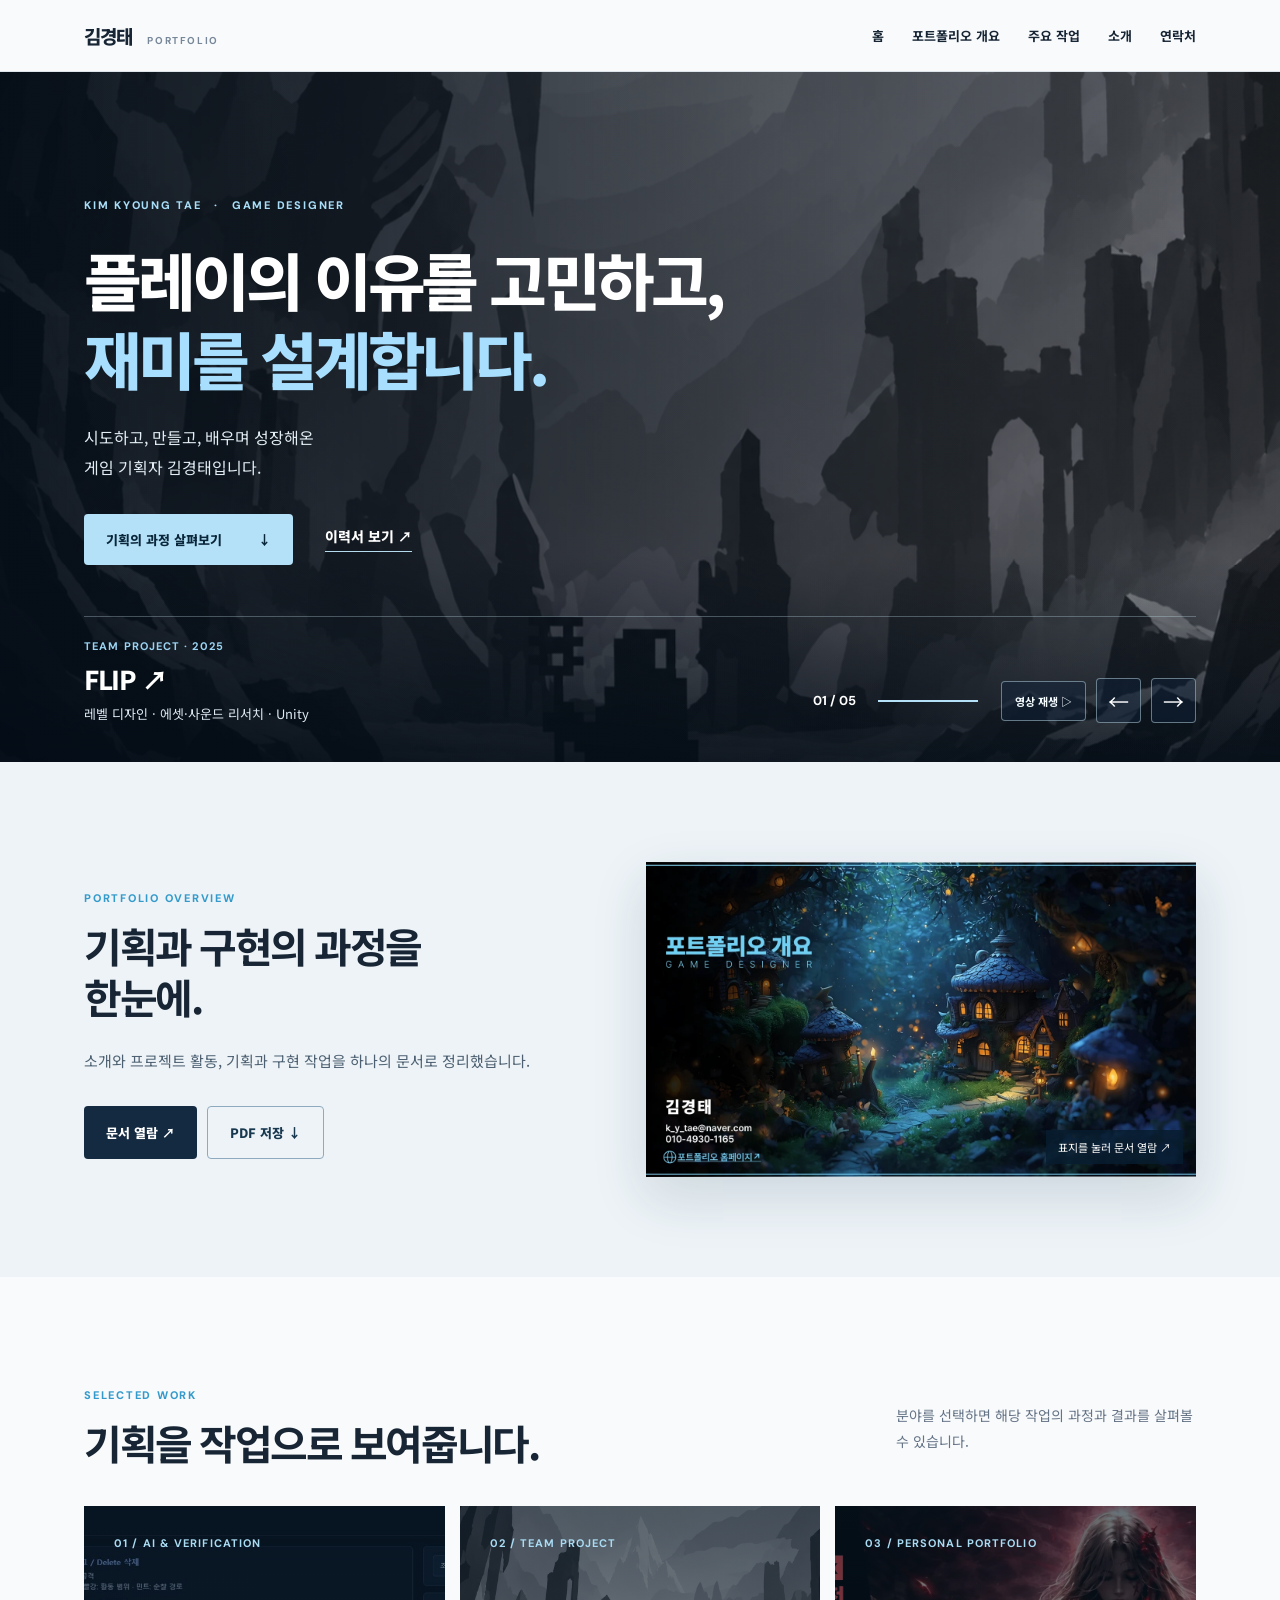
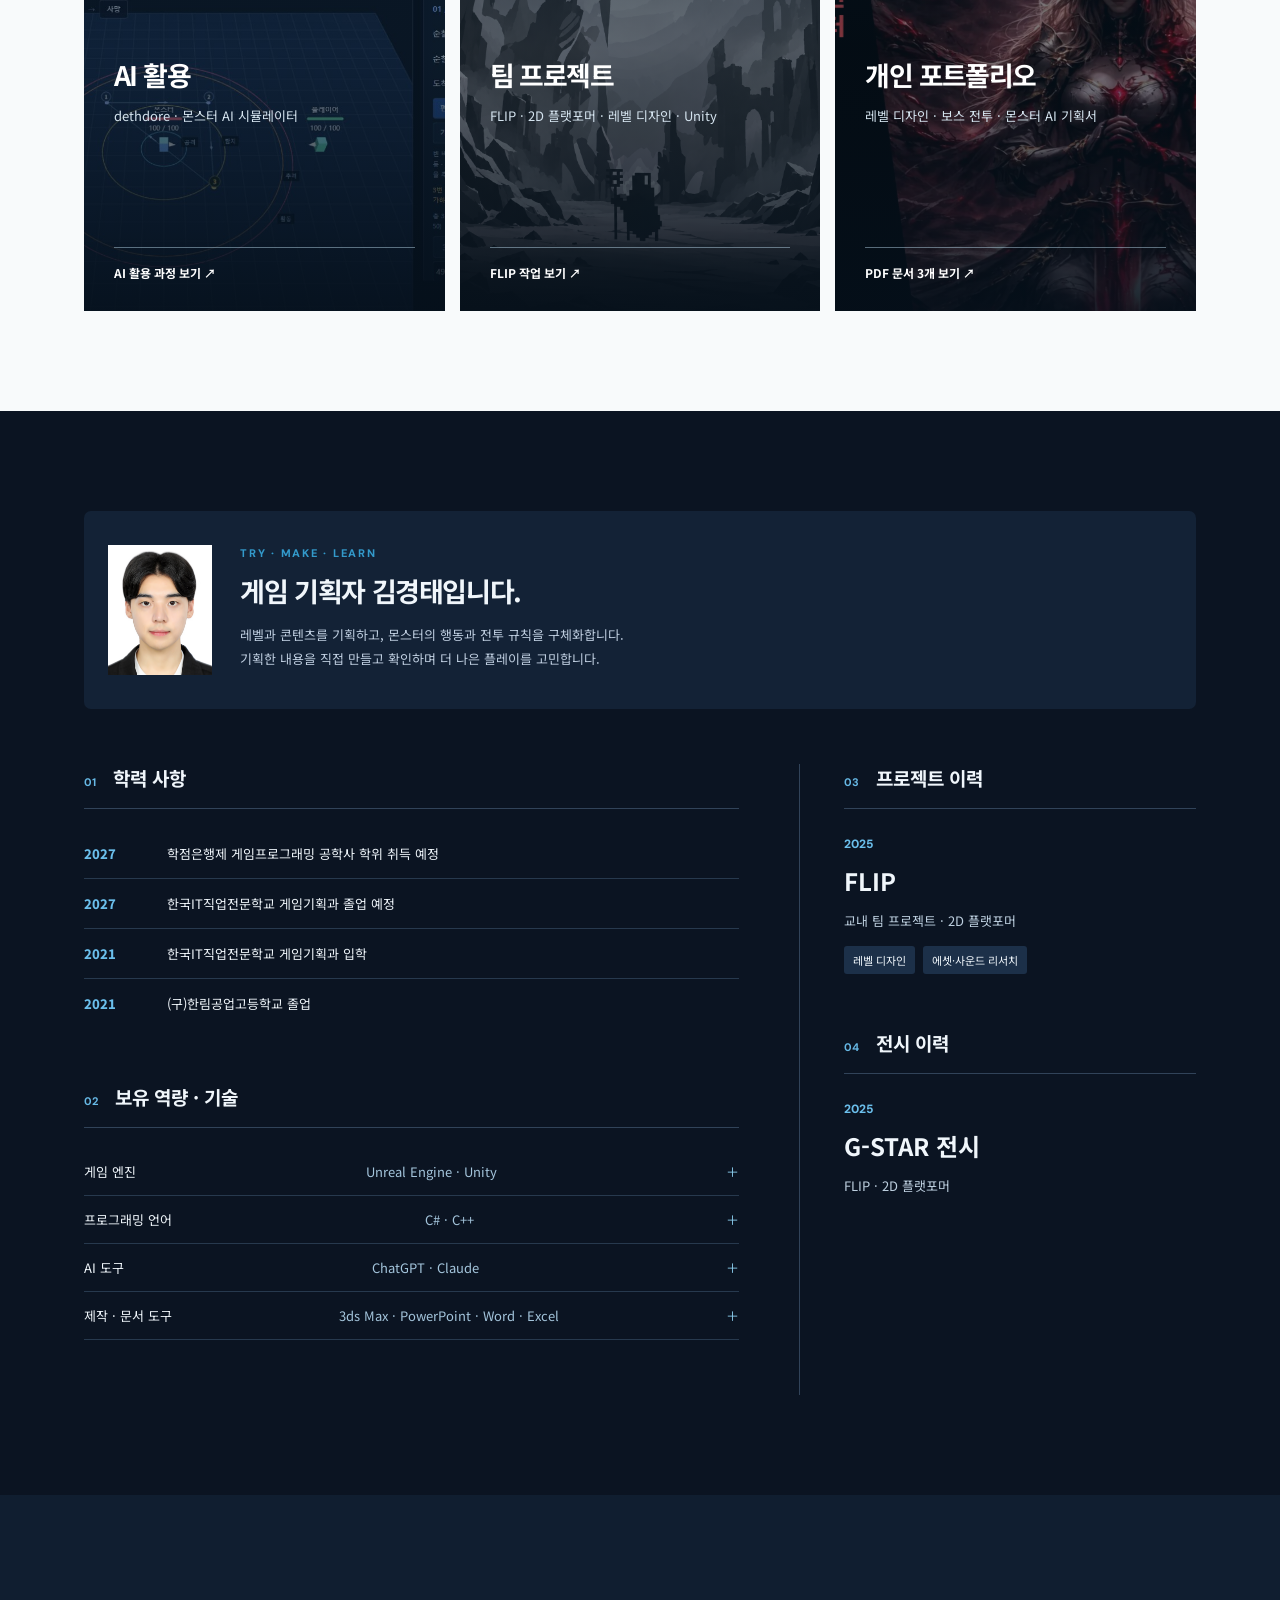
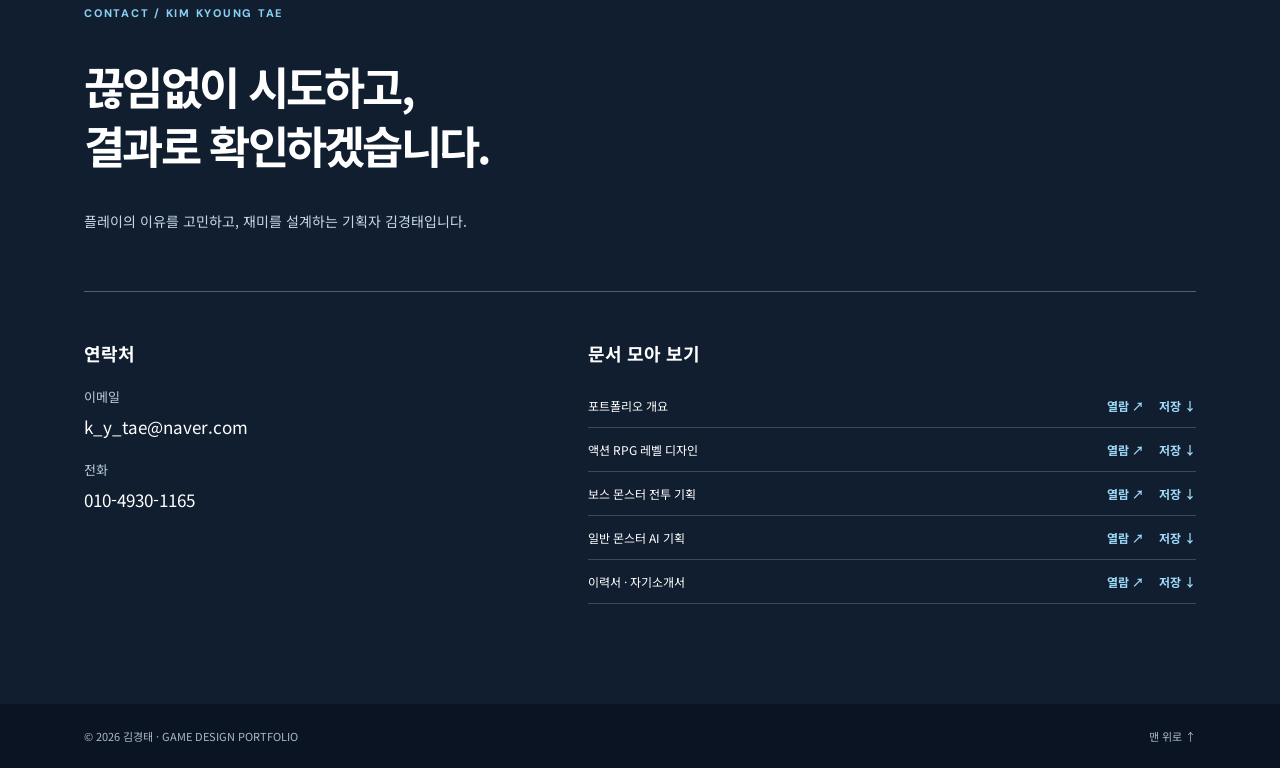
==== commit 5859b974: "AI 활용 : 공격 콤보 테스트 제외, dethdore AI 작업 내역 접기 상자" ====
--- a/index.html
+++ b/index.html
@@ -35,7 +35,7 @@
       </div>
     </section>
     <section class="overview section" id="overview"><div class="shell overview-layout"><div class="overview-copy"><p class="eyebrow">PORTFOLIO OVERVIEW</p><h2>기획과 구현의 과정을<br>한눈에.</h2><p>소개와 프로젝트 활동, 기획과 구현 작업을 하나의 문서로 정리했습니다.</p><div class="button-row"><a class="button button-dark" href="overview.pdf" target="_blank" rel="noopener">문서 열람 ↗</a><a class="button button-line" href="overview.pdf" download="[게임기획]_김경태_포트폴리오_개요.pdf">PDF 저장 ↓</a></div></div><a class="overview-cover" href="overview.pdf" target="_blank" rel="noopener" aria-label="포트폴리오 개요 PDF 열람"><img src="overview-cover.webp" alt="김경태 포트폴리오 개요 표지" loading="lazy"><span>표지를 눌러 문서 열람 ↗</span></a></div></section>
-    <section class="section work-section" id="work"><div class="shell"><div class="section-heading"><div><p class="eyebrow">SELECTED WORK</p><h2>기획을 작업으로 보여줍니다.</h2></div><p>분야를 선택하면 해당 작업의 과정과 결과를 살펴볼 수 있습니다.</p></div><div class="work-grid"><a class="work-card ai-card" href="ai.html"><span class="work-number">01 / AI & VERIFICATION</span><div><h3>AI 활용</h3><p>dethdore · 몬스터 AI 시뮬레이터 · 공격 콤보 테스트</p></div><span class="work-more">AI 활용 과정 보기 ↗</span></a><a class="work-card team-card" href="team.html"><span class="work-number">02 / TEAM PROJECT</span><div><h3>팀 프로젝트</h3><p>FLIP · 2D 플랫포머 · 레벨 디자인 · Unity</p></div><span class="work-more">FLIP 작업 보기 ↗</span></a><a class="work-card personal-card" href="personal.html"><span class="work-number">03 / PERSONAL PORTFOLIO</span><div><h3>개인 포트폴리오</h3><p>레벨 디자인 · 보스 전투 · 몬스터 AI 기획서</p></div><span class="work-more">PDF 문서 3개 보기 ↗</span></a></div></div></section>
+    <section class="section work-section" id="work"><div class="shell"><div class="section-heading"><div><p class="eyebrow">SELECTED WORK</p><h2>기획을 작업으로 보여줍니다.</h2></div><p>분야를 선택하면 해당 작업의 과정과 결과를 살펴볼 수 있습니다.</p></div><div class="work-grid"><a class="work-card ai-card" href="ai.html"><span class="work-number">01 / AI & VERIFICATION</span><div><h3>AI 활용</h3><p>dethdore · 몬스터 AI 시뮬레이터</p></div><span class="work-more">AI 활용 과정 보기 ↗</span></a><a class="work-card team-card" href="team.html"><span class="work-number">02 / TEAM PROJECT</span><div><h3>팀 프로젝트</h3><p>FLIP · 2D 플랫포머 · 레벨 디자인 · Unity</p></div><span class="work-more">FLIP 작업 보기 ↗</span></a><a class="work-card personal-card" href="personal.html"><span class="work-number">03 / PERSONAL PORTFOLIO</span><div><h3>개인 포트폴리오</h3><p>레벨 디자인 · 보스 전투 · 몬스터 AI 기획서</p></div><span class="work-more">PDF 문서 3개 보기 ↗</span></a></div></div></section>
     <section class="section about-section" id="about"><div class="shell"><div class="about-intro"><img src="profile.png" alt="게임 기획자 김경태 프로필 사진" loading="lazy"><div><p class="eyebrow">TRY · MAKE · LEARN</p><h2>게임 기획자 김경태입니다.</h2><p>레벨과 콘텐츠를 기획하고, 몬스터의 행동과 전투 규칙을 구체화합니다.<br>기획한 내용을 직접 만들고 확인하며 더 나은 플레이를 고민합니다.</p></div></div><div class="about-columns"><div><section class="about-block"><h3><span>01</span> 학력 사항</h3><dl class="education"><div><dt>2027</dt><dd>학점은행제 게임프로그래밍 공학사 학위 취득 예정</dd></div><div><dt>2027</dt><dd>한국IT직업전문학교 게임기획과 졸업 예정</dd></div><div><dt>2021</dt><dd>한국IT직업전문학교 게임기획과 입학</dd></div><div><dt>2021</dt><dd>(구)한림공업고등학교 졸업</dd></div></dl></section><section class="about-block"><h3><span>02</span> 보유 역량 · 기술</h3><div class="skills"><details><summary>게임 엔진 <span>Unreal Engine · Unity</span></summary><p><a href="team.html">FLIP 레벨 디자인 (Unity)</a> · <a href="personal.html">액션 RPG 레벨 디자인</a> · 언리얼 기반 아군·적군 AI 구현</p></details><details><summary>프로그래밍 언어 <span>C# · C++</span></summary><p>Unity 액션 기능 구현 및 엔진 학습에 활용했습니다.</p></details><details><summary>AI 도구 <span>ChatGPT · Claude</span></summary><p><a href="ai.html">몬스터 AI 시뮬레이터와 공격 콤보 테스트</a>에 활용했습니다.</p></details><details><summary>제작 · 문서 도구 <span>3ds Max · PowerPoint · Word · Excel</span></summary><p><a href="personal.html">개인 기획서</a> 작성과 시각 자료 제작에 활용했습니다.</p></details></div></section></div><div><section class="about-block"><h3><span>03</span> 프로젝트 이력</h3><div class="history"><span>2025</span><h4>FLIP</h4><p>교내 팀 프로젝트 · 2D 플랫포머</p><div class="tags"><span>레벨 디자인</span><span>에셋·사운드 리서치</span></div></div></section><section class="about-block"><h3><span>04</span> 전시 이력</h3><div class="history"><span>2025</span><h4>G-STAR 전시</h4><p>FLIP · 2D 플랫포머</p></div></section></div></div></div></section>
     <section class="contact-section" id="contact"><div class="shell"><p class="eyebrow">CONTACT / KIM KYOUNG TAE</p><h2>끊임없이 시도하고,<br>결과로 확인하겠습니다.</h2><p class="contact-intro">플레이의 이유를 고민하고, 재미를 설계하는 기획자 김경태입니다.</p><div class="contact-grid"><div><h3>연락처</h3><p>이메일<br><a href="mailto:k_y_tae@naver.com">k_y_tae@naver.com</a></p><p>전화<br><a href="tel:01049301165">010-4930-1165</a></p></div><div><h3>문서 모아 보기</h3><div class="directory"><div><span>포트폴리오 개요</span><a href="overview.pdf" target="_blank" rel="noopener">열람 ↗</a><a href="overview.pdf" download="[게임기획]_김경태_포트폴리오_개요.pdf">저장 ↓</a></div><div><span>액션 RPG 레벨 디자인</span><a href="level.pdf" target="_blank" rel="noopener">열람 ↗</a><a href="level.pdf" download="[게임기획]_김경태_액션RPG_레벨디자인.pdf">저장 ↓</a></div><div><span>보스 몬스터 전투 기획</span><a href="boss.pdf" target="_blank" rel="noopener">열람 ↗</a><a href="boss.pdf" download="[게임기획]_김경태_로스트아크_보스몬스터_전투기획서.pdf">저장 ↓</a></div><div><span>일반 몬스터 AI 기획</span><a href="ai.pdf" target="_blank" rel="noopener">열람 ↗</a><a href="ai.pdf" download="[게임기획]_김경태_로스트아크_일반몬스터_AI_기획서.pdf">저장 ↓</a></div><div><span>이력서 · 자기소개서</span><a href="resume.pdf" target="_blank" rel="noopener">열람 ↗</a><a href="resume.pdf" download="[게임기획]_김경태_이력서_자기소개서.pdf">저장 ↓</a></div></div></div></div></div></section>
   </main>
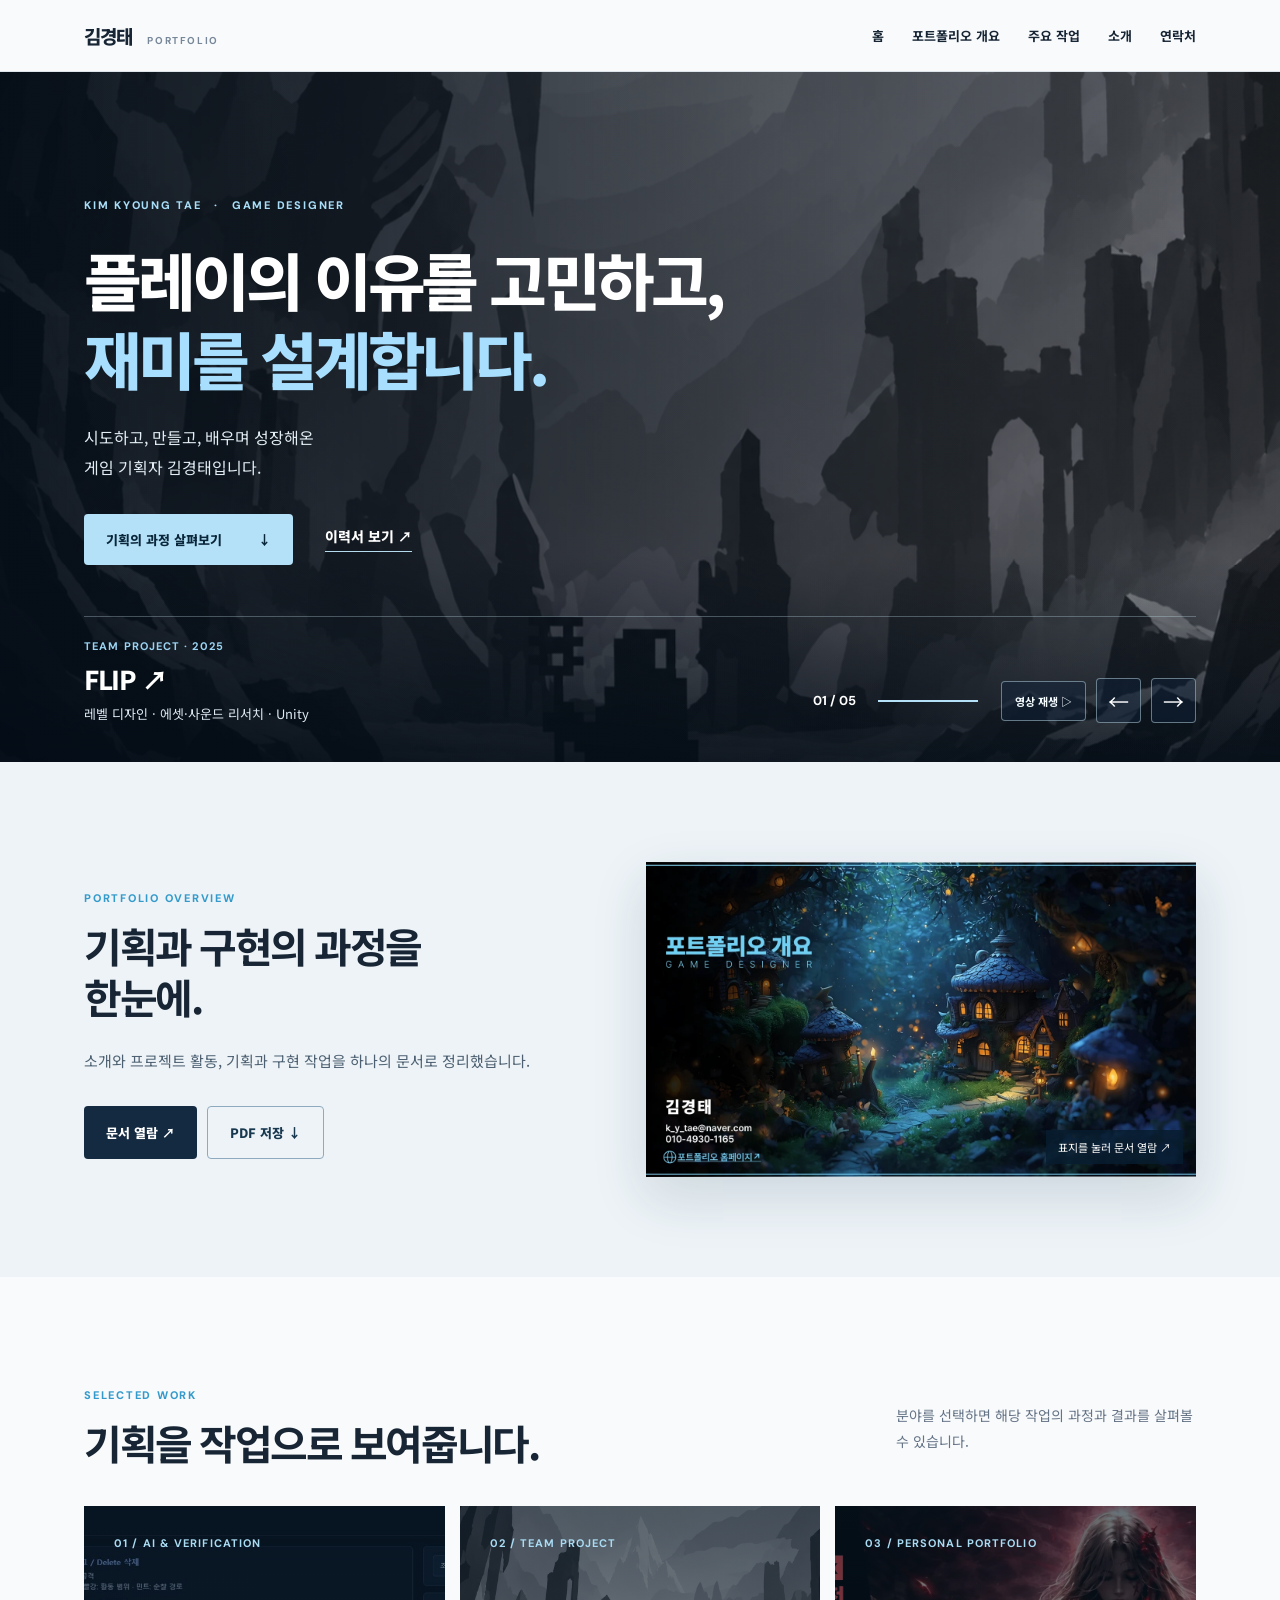
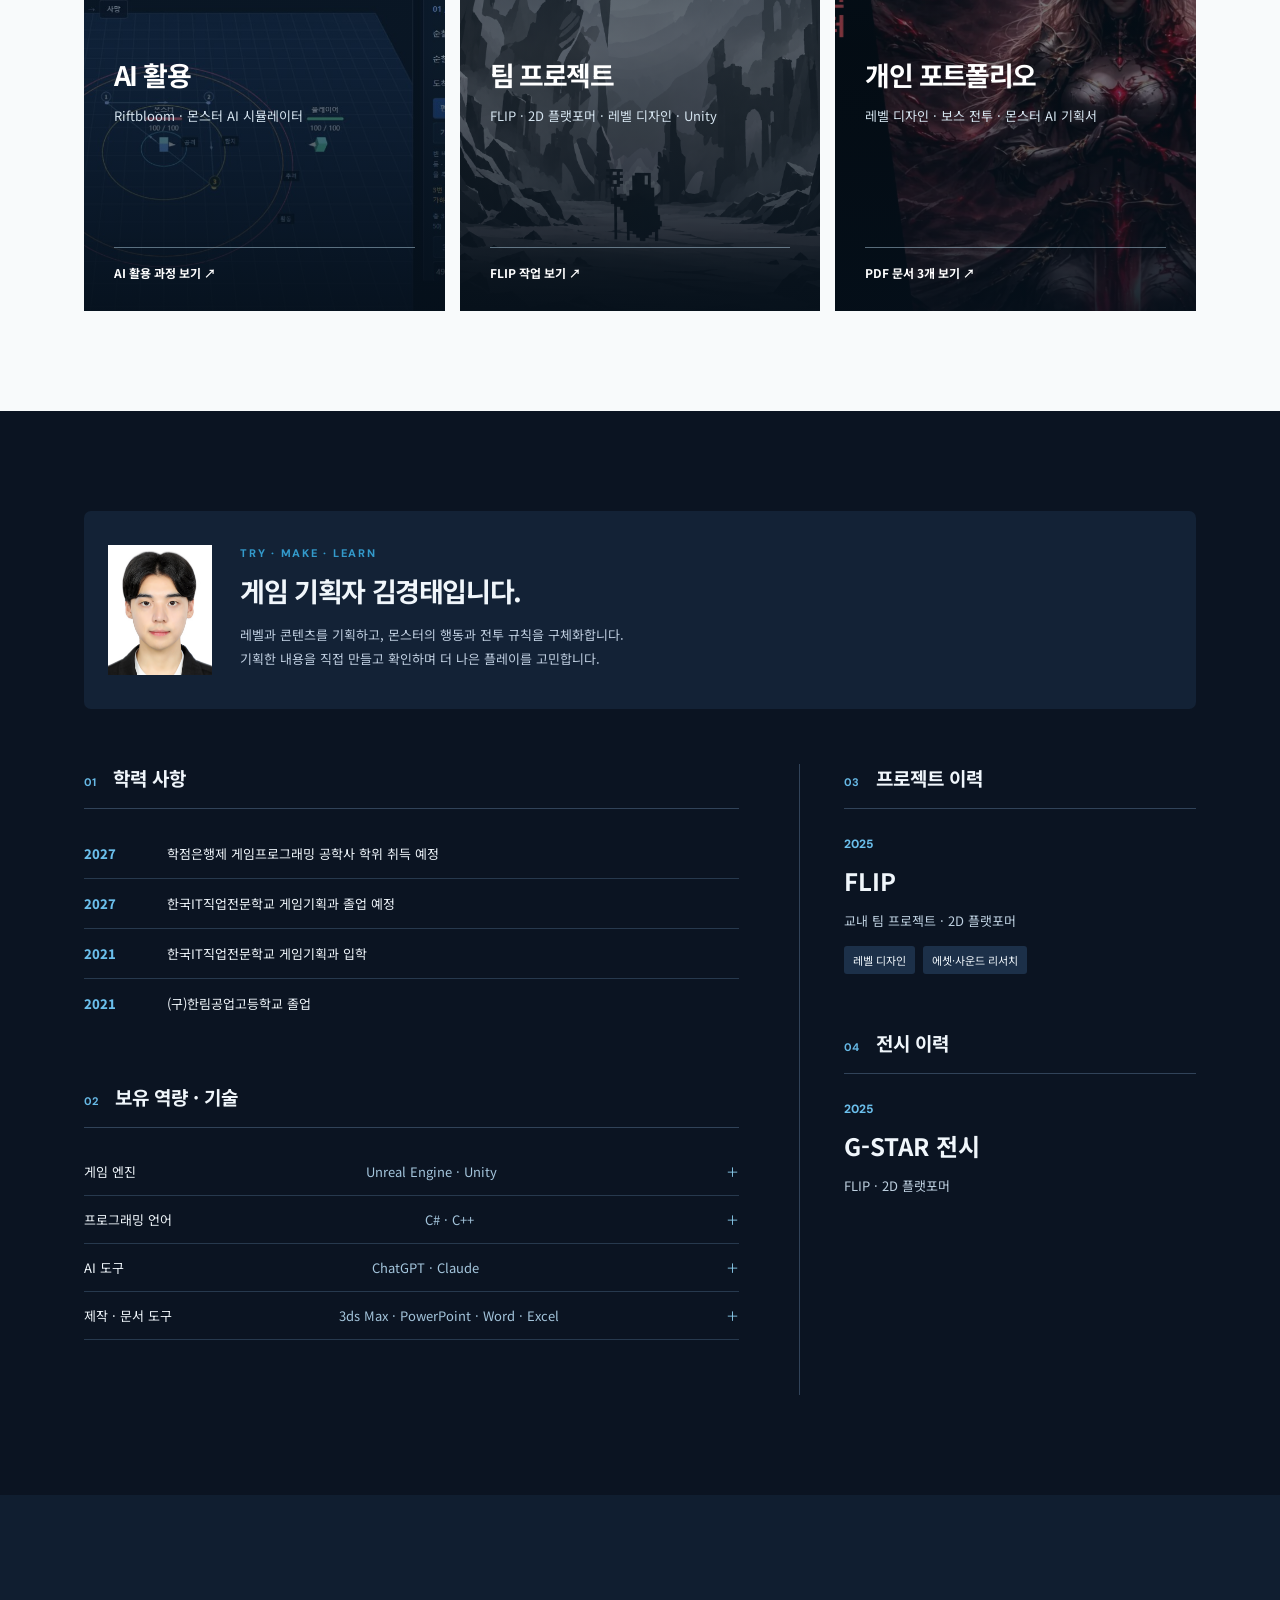
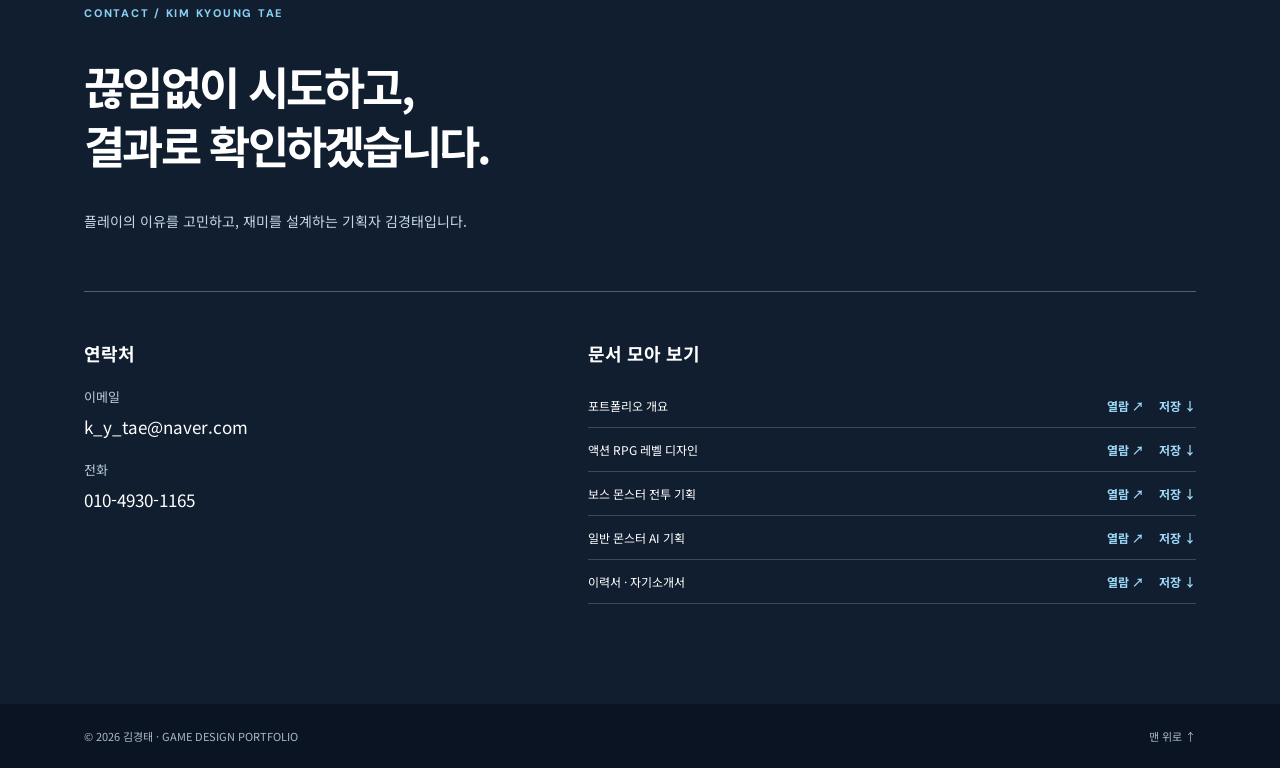
==== commit 066f8f73: "홈페이지 보완 : 게임명 Riftbloom, 작업 내역 구체화·아이콘, 이미지 확대, 다음 작업 화살표, 콤보 테스트 복구, 몬스터 AI 표지 수정 Co-Authored-By: C" ====
--- a/index.html
+++ b/index.html
@@ -35,18 +35,18 @@
       </div>
     </section>
     <section class="overview section" id="overview"><div class="shell overview-layout"><div class="overview-copy"><p class="eyebrow">PORTFOLIO OVERVIEW</p><h2>기획과 구현의 과정을<br>한눈에.</h2><p>소개와 프로젝트 활동, 기획과 구현 작업을 하나의 문서로 정리했습니다.</p><div class="button-row"><a class="button button-dark" href="overview.pdf" target="_blank" rel="noopener">문서 열람 ↗</a><a class="button button-line" href="overview.pdf" download="[게임기획]_김경태_포트폴리오_개요.pdf">PDF 저장 ↓</a></div></div><a class="overview-cover" href="overview.pdf" target="_blank" rel="noopener" aria-label="포트폴리오 개요 PDF 열람"><img src="overview-cover.webp" alt="김경태 포트폴리오 개요 표지" loading="lazy"><span>표지를 눌러 문서 열람 ↗</span></a></div></section>
-    <section class="section work-section" id="work"><div class="shell"><div class="section-heading"><div><p class="eyebrow">SELECTED WORK</p><h2>기획을 작업으로 보여줍니다.</h2></div><p>분야를 선택하면 해당 작업의 과정과 결과를 살펴볼 수 있습니다.</p></div><div class="work-grid"><a class="work-card ai-card" href="ai.html"><span class="work-number">01 / AI & VERIFICATION</span><div><h3>AI 활용</h3><p>dethdore · 몬스터 AI 시뮬레이터</p></div><span class="work-more">AI 활용 과정 보기 ↗</span></a><a class="work-card team-card" href="team.html"><span class="work-number">02 / TEAM PROJECT</span><div><h3>팀 프로젝트</h3><p>FLIP · 2D 플랫포머 · 레벨 디자인 · Unity</p></div><span class="work-more">FLIP 작업 보기 ↗</span></a><a class="work-card personal-card" href="personal.html"><span class="work-number">03 / PERSONAL PORTFOLIO</span><div><h3>개인 포트폴리오</h3><p>레벨 디자인 · 보스 전투 · 몬스터 AI 기획서</p></div><span class="work-more">PDF 문서 3개 보기 ↗</span></a></div></div></section>
+    <section class="section work-section" id="work"><div class="shell"><div class="section-heading"><div><p class="eyebrow">SELECTED WORK</p><h2>기획을 작업으로 보여줍니다.</h2></div><p>분야를 선택하면 해당 작업의 과정과 결과를 살펴볼 수 있습니다.</p></div><div class="work-grid"><a class="work-card ai-card" href="ai.html"><span class="work-number">01 / AI & VERIFICATION</span><div><h3>AI 활용</h3><p>Riftbloom · 몬스터 AI 시뮬레이터</p></div><span class="work-more">AI 활용 과정 보기 ↗</span></a><a class="work-card team-card" href="team.html"><span class="work-number">02 / TEAM PROJECT</span><div><h3>팀 프로젝트</h3><p>FLIP · 2D 플랫포머 · 레벨 디자인 · Unity</p></div><span class="work-more">FLIP 작업 보기 ↗</span></a><a class="work-card personal-card" href="personal.html"><span class="work-number">03 / PERSONAL PORTFOLIO</span><div><h3>개인 포트폴리오</h3><p>레벨 디자인 · 보스 전투 · 몬스터 AI 기획서</p></div><span class="work-more">PDF 문서 3개 보기 ↗</span></a></div></div></section>
     <section class="section about-section" id="about"><div class="shell"><div class="about-intro"><img src="profile.png" alt="게임 기획자 김경태 프로필 사진" loading="lazy"><div><p class="eyebrow">TRY · MAKE · LEARN</p><h2>게임 기획자 김경태입니다.</h2><p>레벨과 콘텐츠를 기획하고, 몬스터의 행동과 전투 규칙을 구체화합니다.<br>기획한 내용을 직접 만들고 확인하며 더 나은 플레이를 고민합니다.</p></div></div><div class="about-columns"><div><section class="about-block"><h3><span>01</span> 학력 사항</h3><dl class="education"><div><dt>2027</dt><dd>학점은행제 게임프로그래밍 공학사 학위 취득 예정</dd></div><div><dt>2027</dt><dd>한국IT직업전문학교 게임기획과 졸업 예정</dd></div><div><dt>2021</dt><dd>한국IT직업전문학교 게임기획과 입학</dd></div><div><dt>2021</dt><dd>(구)한림공업고등학교 졸업</dd></div></dl></section><section class="about-block"><h3><span>02</span> 보유 역량 · 기술</h3><div class="skills"><details><summary>게임 엔진 <span>Unreal Engine · Unity</span></summary><p><a href="team.html">FLIP 레벨 디자인 (Unity)</a> · <a href="personal.html">액션 RPG 레벨 디자인</a> · 언리얼 기반 아군·적군 AI 구현</p></details><details><summary>프로그래밍 언어 <span>C# · C++</span></summary><p>Unity 액션 기능 구현 및 엔진 학습에 활용했습니다.</p></details><details><summary>AI 도구 <span>ChatGPT · Claude</span></summary><p><a href="ai.html">몬스터 AI 시뮬레이터와 공격 콤보 테스트</a>에 활용했습니다.</p></details><details><summary>제작 · 문서 도구 <span>3ds Max · PowerPoint · Word · Excel</span></summary><p><a href="personal.html">개인 기획서</a> 작성과 시각 자료 제작에 활용했습니다.</p></details></div></section></div><div><section class="about-block"><h3><span>03</span> 프로젝트 이력</h3><div class="history"><span>2025</span><h4>FLIP</h4><p>교내 팀 프로젝트 · 2D 플랫포머</p><div class="tags"><span>레벨 디자인</span><span>에셋·사운드 리서치</span></div></div></section><section class="about-block"><h3><span>04</span> 전시 이력</h3><div class="history"><span>2025</span><h4>G-STAR 전시</h4><p>FLIP · 2D 플랫포머</p></div></section></div></div></div></section>
     <section class="contact-section" id="contact"><div class="shell"><p class="eyebrow">CONTACT / KIM KYOUNG TAE</p><h2>끊임없이 시도하고,<br>결과로 확인하겠습니다.</h2><p class="contact-intro">플레이의 이유를 고민하고, 재미를 설계하는 기획자 김경태입니다.</p><div class="contact-grid"><div><h3>연락처</h3><p>이메일<br><a href="mailto:k_y_tae@naver.com">k_y_tae@naver.com</a></p><p>전화<br><a href="tel:01049301165">010-4930-1165</a></p></div><div><h3>문서 모아 보기</h3><div class="directory"><div><span>포트폴리오 개요</span><a href="overview.pdf" target="_blank" rel="noopener">열람 ↗</a><a href="overview.pdf" download="[게임기획]_김경태_포트폴리오_개요.pdf">저장 ↓</a></div><div><span>액션 RPG 레벨 디자인</span><a href="level.pdf" target="_blank" rel="noopener">열람 ↗</a><a href="level.pdf" download="[게임기획]_김경태_액션RPG_레벨디자인.pdf">저장 ↓</a></div><div><span>보스 몬스터 전투 기획</span><a href="boss.pdf" target="_blank" rel="noopener">열람 ↗</a><a href="boss.pdf" download="[게임기획]_김경태_로스트아크_보스몬스터_전투기획서.pdf">저장 ↓</a></div><div><span>일반 몬스터 AI 기획</span><a href="ai.pdf" target="_blank" rel="noopener">열람 ↗</a><a href="ai.pdf" download="[게임기획]_김경태_로스트아크_일반몬스터_AI_기획서.pdf">저장 ↓</a></div><div><span>이력서 · 자기소개서</span><a href="resume.pdf" target="_blank" rel="noopener">열람 ↗</a><a href="resume.pdf" download="[게임기획]_김경태_이력서_자기소개서.pdf">저장 ↓</a></div></div></div></div></div></section>
   </main>
   <footer class="site-footer"><div class="shell"><span>© 2026 김경태 · GAME DESIGN PORTFOLIO</span><a href="#home">맨 위로 ↑</a></div></footer>
 </body>
 </html>
-
-
-
-
-
-
-
-
+
+
+
+
+
+
+
+
--- a/portfolio-v2.css
+++ b/portfolio-v2.css
@@ -201,3 +201,11 @@
 .gstar-copy>p{font-size:14px;line-height:2}
 @media(max-width:800px){.team-process ol{grid-template-columns:repeat(2,minmax(0,1fr));gap:17px}.team-process li:nth-child(3){padding-left:0;border-left:0}}
 @media(max-width:650px){.team-process{padding:18px 16px}.team-process ol{grid-template-columns:1fr;gap:13px}.team-process li,.team-process li:nth-child(3){padding:0 0 0 13px;border-left:1px solid #c9d8e1}.team-process li small{font-size:11px}}
+
+/* 우측 레일 밖 : 다음 작업 화살표 (레일 왼쪽, 세로 가운데) */
+.rail-next{position:fixed;z-index:41;top:50%;right:96px;transform:translateY(-50%);display:flex;flex-direction:column;align-items:center;gap:6px;color:#1f7fb0;font-weight:800;transition:right .35s cubic-bezier(.2,.75,.2,1)}
+.rail-next b{width:56px;height:56px;display:grid;place-items:center;border-radius:50%;background:#1f7fb0;color:#fff;font-size:26px;line-height:1;box-shadow:0 10px 24px #1f7fb066;transition:background .2s,transform .2s}
+.rail-next small{font-size:11px;white-space:nowrap;background:#ffffffe6;padding:2px 8px;border-radius:10px}
+.rail-next:hover b,.rail-next:focus-visible b{background:#155f86;transform:translateX(4px)}
+.page-rail:hover+.rail-next,.page-rail:focus-within+.rail-next{right:348px}
+@media(max-width:750px){.rail-next{display:none}}
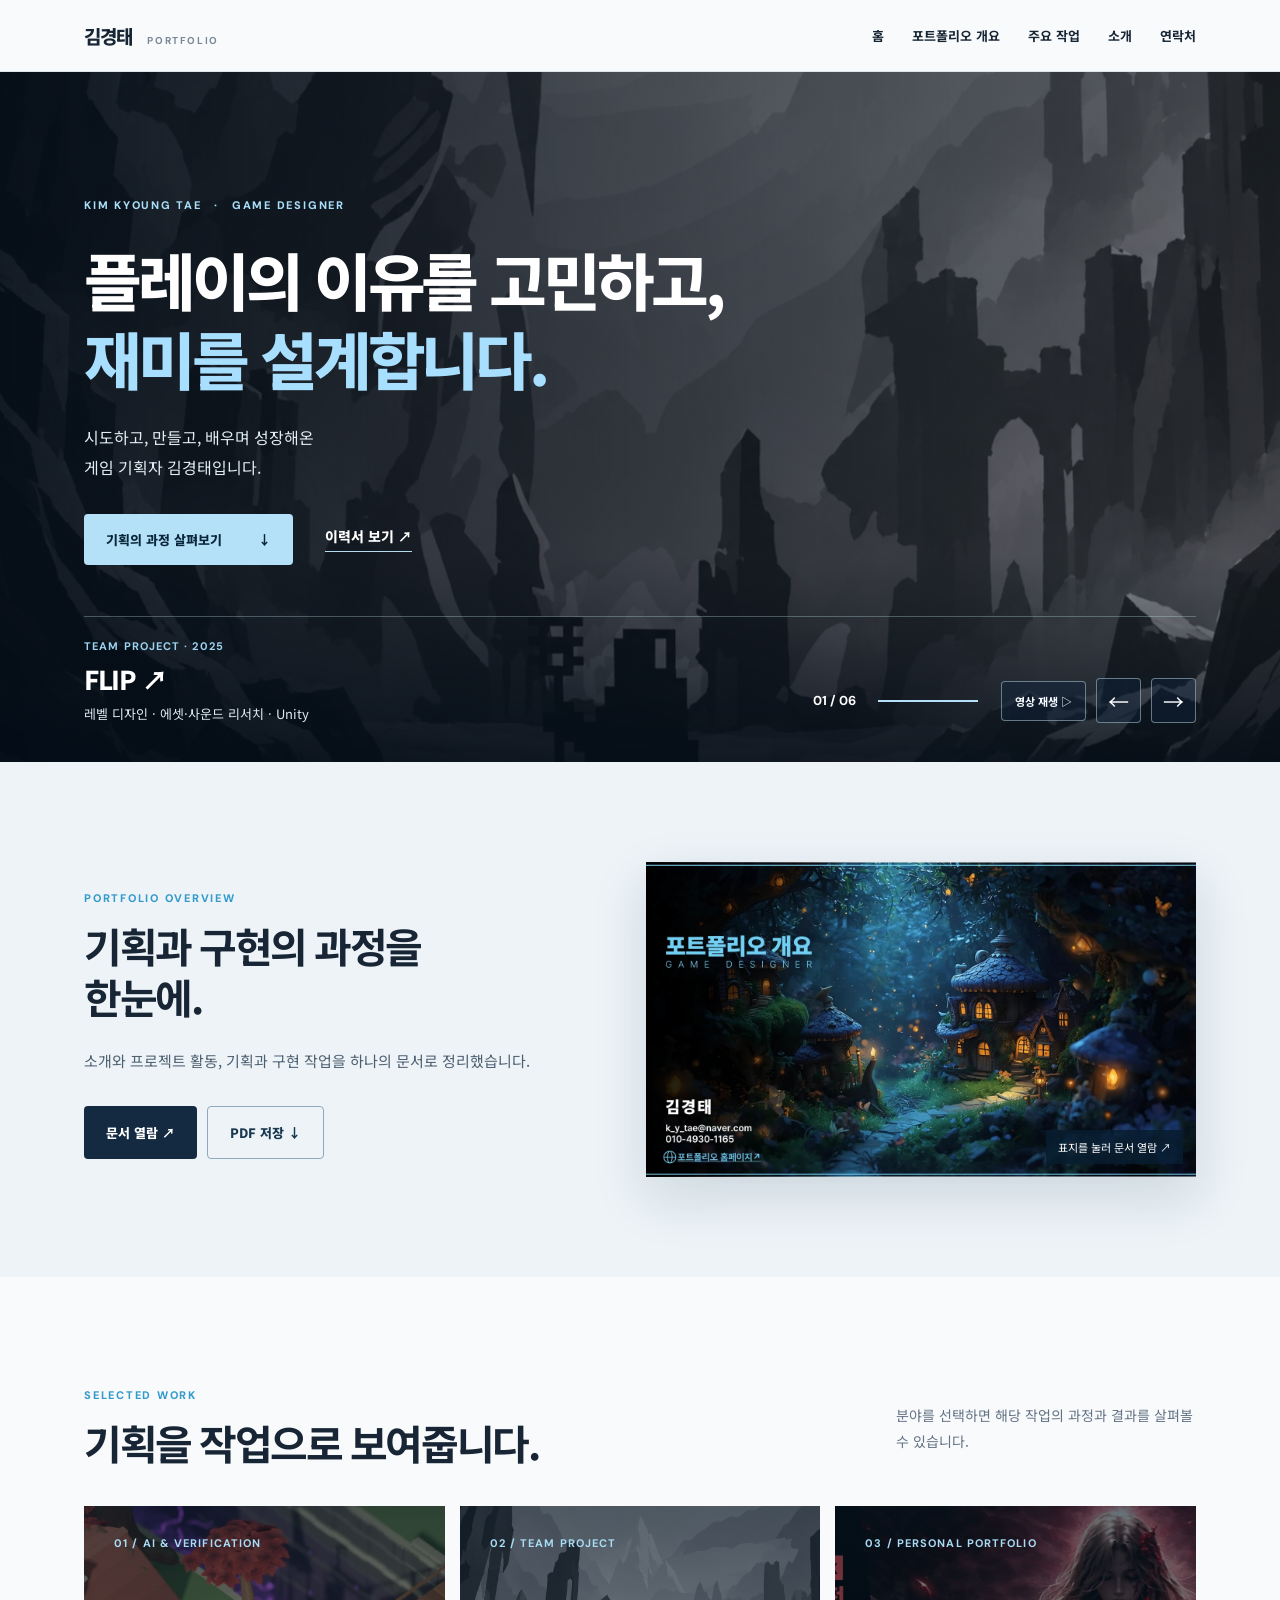
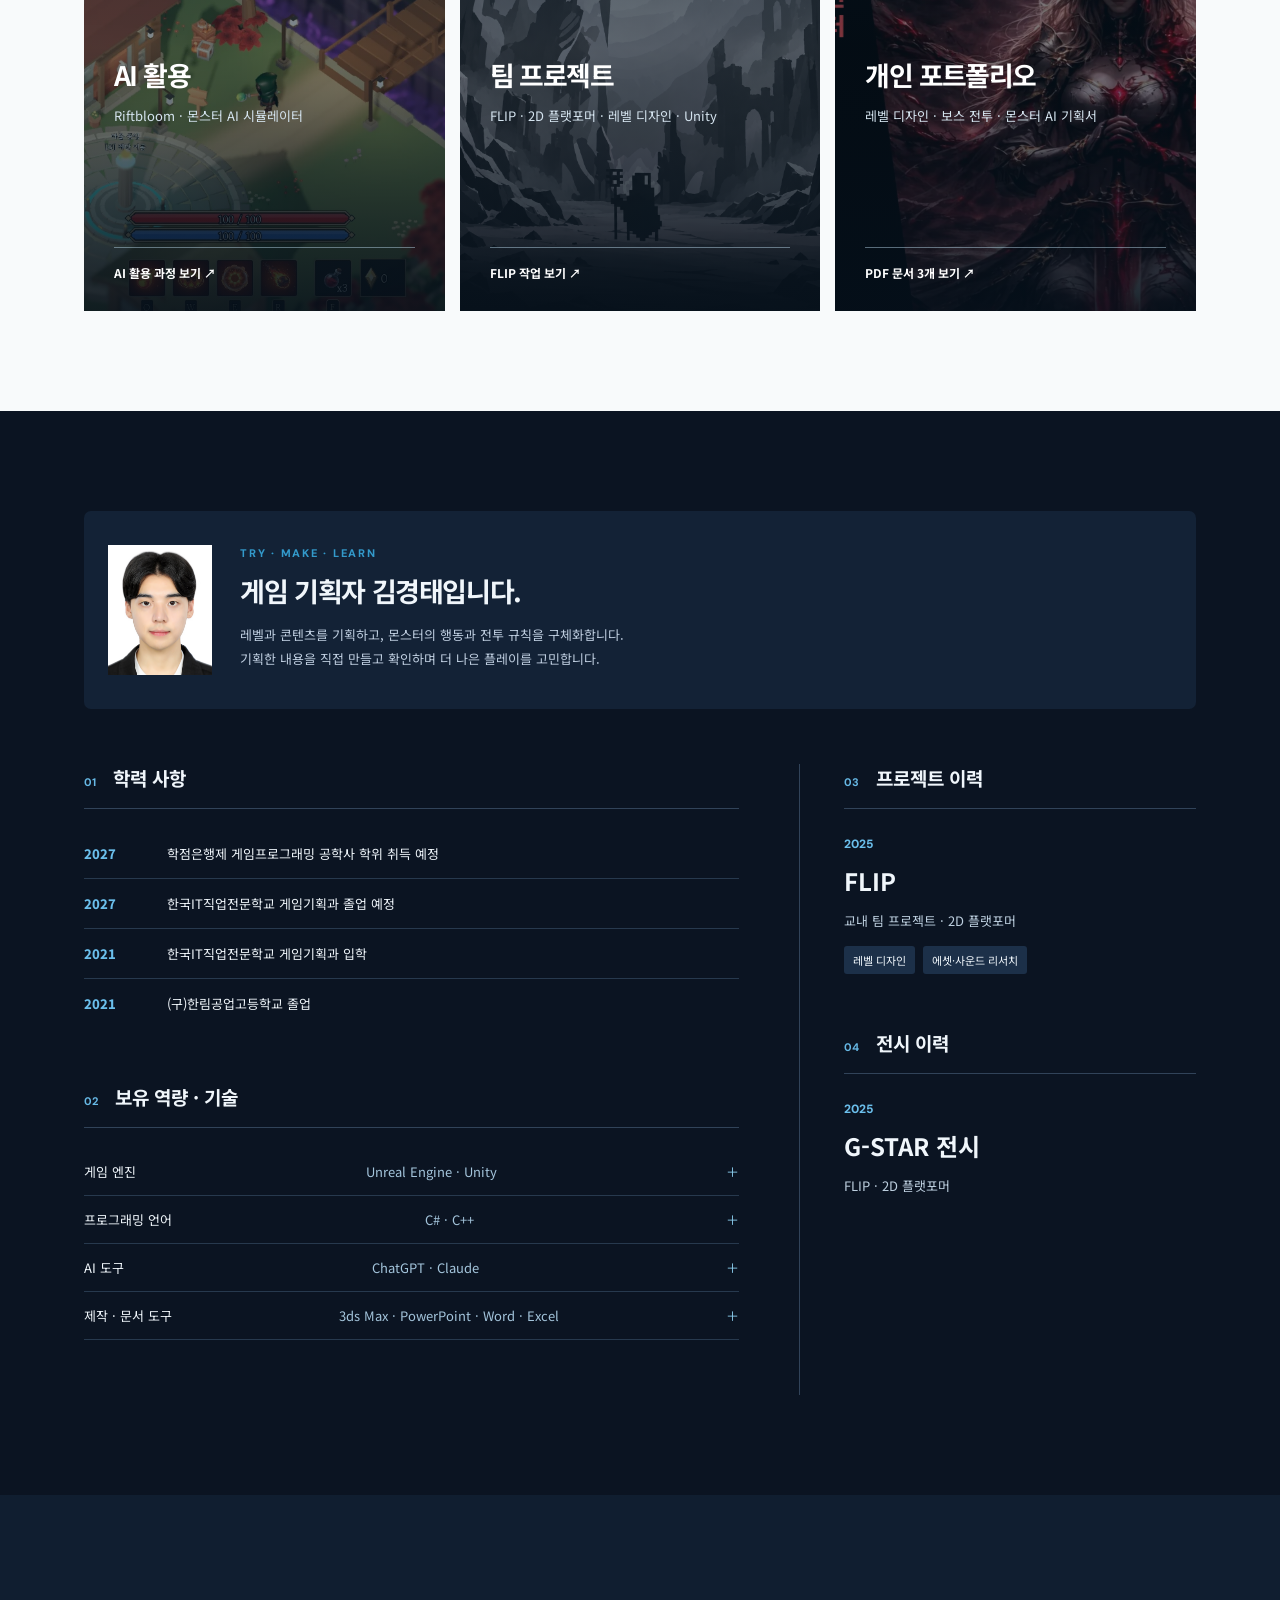
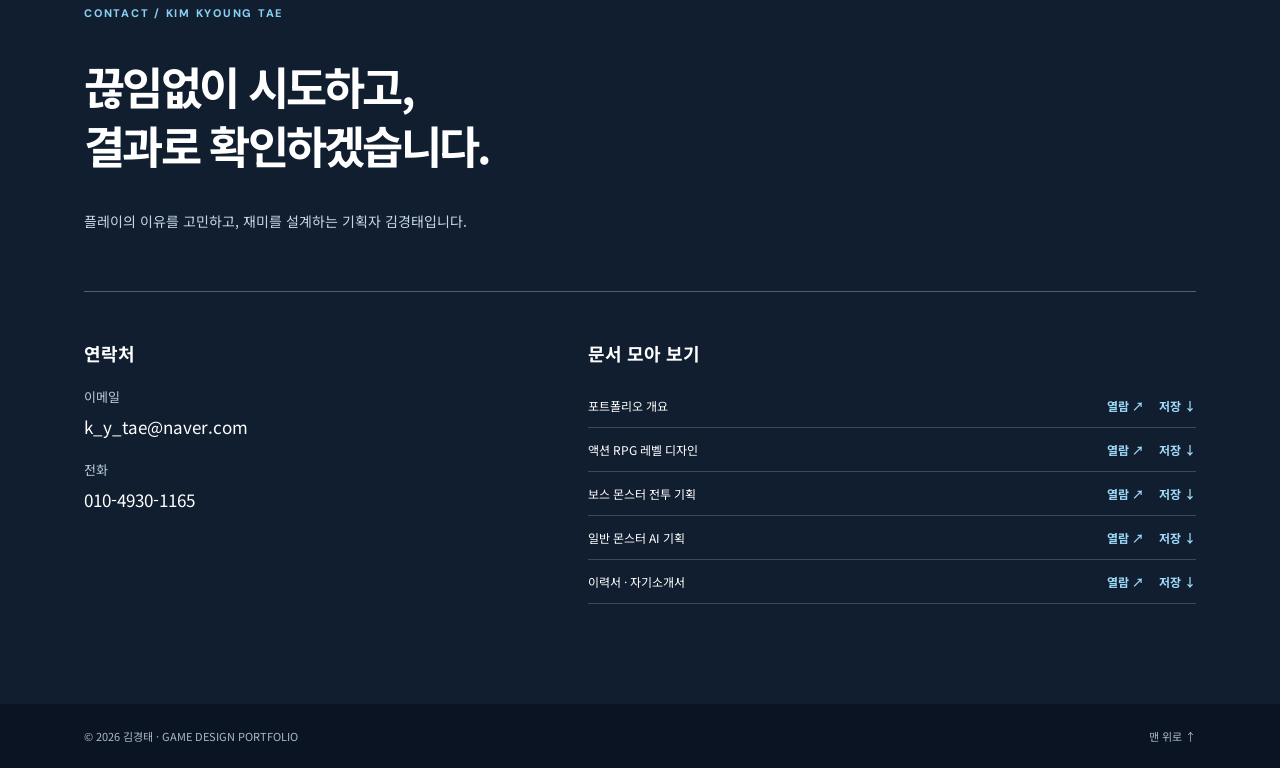
==== commit b626a785: "Riftbloom 영상 추가 : 메인 06 슬라이드·AI 활용 본편·페이지 상단 배너 영상, 작업 내역 버튼 강조, 스킬 아이콘 12개, AI 카드 게임 이미지 Co-Authore" ====
--- a/index.html
+++ b/index.html
@@ -9,8 +9,8 @@
   <link rel="preconnect" href="https://fonts.googleapis.com">
   <link rel="preconnect" href="https://fonts.gstatic.com" crossorigin>
   <link href="https://fonts.googleapis.com/css2?family=DM+Sans:wght@400;500;600;700&family=Noto+Sans+KR:wght@400;500;600;700;800&display=swap" rel="stylesheet">
-  <link rel="stylesheet" href="portfolio-v2.css?v=doc-spread-2">
-  <script src="portfolio-v2.js?v=doc-spread-2" defer></script>
+  <link rel="stylesheet" href="portfolio-v2.css?v=riftbloom-20261123c">
+  <script src="portfolio-v2.js?v=riftbloom-20261123c" defer></script>
 </head>
 <body>
   <a class="skip" href="#main">본문으로 건너뛰기</a>
@@ -27,6 +27,7 @@
         <div class="hero-frame" data-media="2"><div class="hero-doc-preview" data-file-prefix="boss" data-page-count="35" aria-hidden="true"></div></div>
         <div class="hero-frame" data-media="3"><div class="hero-doc-preview" data-file-prefix="ai" data-page-count="20" aria-hidden="true"></div></div>
         <div class="hero-frame" data-media="4"><div class="hero-youtube" id="hero-video-ai" data-video-id="apiL5Fh83KE"></div></div>
+        <div class="hero-frame" data-media="5"><video class="hero-local" src="riftbloom-loop.mp4" poster="riftbloom-cover.webp" muted loop playsinline preload="none"></video></div>
       </div>
       <div class="hero-shade"></div>
       <div class="shell hero-content">
--- a/portfolio-v2.css
+++ b/portfolio-v2.css
@@ -1,4 +1,4 @@
-:root{--navy:#0b1422;--navy2:#142337;--ink:#172535;--muted:#647386;--blue:#66c5ef;--ice:#e9f3f8;--paper:#f8fafb;--line:#d9e2e8}*{box-sizing:border-box}html{scroll-behavior:smooth;scroll-padding-top:80px}body{margin:0;color:var(--ink);background:var(--paper);font-family:'Noto Sans KR',sans-serif;word-break:keep-all}a{color:inherit;text-decoration:none}button{font:inherit}img{max-width:100%;display:block}.shell{max-width:1240px;margin:auto;padding:0 5%}.skip{position:absolute;top:-100px;left:10px;background:white;padding:12px;z-index:100}.skip:focus{top:10px}:focus-visible{outline:3px solid #4facdc;outline-offset:4px}.site-header{height:72px;background:#f8fafbea;position:sticky;top:0;z-index:30;backdrop-filter:blur(14px);border-bottom:1px solid #dfe6eb}.header-inner{height:100%;display:flex;align-items:center;justify-content:space-between;gap:24px}.brand{font-size:19px;font-weight:800;white-space:nowrap;letter-spacing:-.06em}.brand span{font:700 10px 'DM Sans',sans-serif;letter-spacing:.16em;color:#778799;margin-left:12px}.site-header nav{display:flex;align-items:center;gap:28px;font-size:13px;font-weight:700}.site-header nav a{transition:color .2s}.site-header nav a:hover{color:#187cb3}.menu-button{display:none;border:0;background:transparent;font-size:25px;color:var(--ink)}.hero{min-height:690px;position:relative;color:white;background:#081523;overflow:hidden}.hero-media,.hero-shade,.hero-frame{position:absolute;inset:0}.hero-frame{opacity:0;transition:opacity .8s ease;pointer-events:none}.hero-frame.is-active{opacity:1}.hero-frame iframe{position:absolute;top:50%;left:50%;width:max(100vw,177.78vh);height:max(56.25vw,100vh);transform:translate(-50%,-50%);border:0;pointer-events:none}.hero-frame:nth-child(2){background:#17283a url('level-cover.webp') center/cover}.hero-frame:nth-child(3){background:#142337 url('simulator-preview.png') center/cover}.hero-frame:nth-child(1){background:#142337 url('flip-main.png') center/cover}.hero-shade{background:linear-gradient(90deg,rgba(4,13,23,.93),rgba(4,13,23,.63) 53%,rgba(4,13,23,.35)),linear-gradient(0deg,rgba(4,13,23,.8),transparent 30%)}.hero-content{min-height:690px;position:relative;display:flex;flex-direction:column;justify-content:space-between;padding-top:115px;padding-bottom:39px}.eyebrow,.small-label{font:800 11px 'DM Sans','Noto Sans KR',sans-serif;letter-spacing:.16em;color:#339acb}.hero .eyebrow{color:#a9def8}.hero .eyebrow span{margin:0 8px}.hero-copy h1{font-size:clamp(37px,4.9vw,67px);line-height:1.26;letter-spacing:-.065em;margin:27px 0 25px;font-weight:800}.hero-copy h1 em{font-style:normal;color:#a8dfff}.hero-copy>p:not(.eyebrow){font-size:16px;line-height:1.9;color:#e2edf4}.hero-actions{display:flex;align-items:center;gap:32px;flex-wrap:wrap;margin-top:31px}.button{display:inline-flex;align-items:center;justify-content:space-between;gap:36px;padding:16px 22px;font-size:13px;font-weight:800;border-radius:4px;transition:transform .2s,background .2s}.button:hover{transform:translateY(-2px)}.button-primary{background:#b4e1f7;color:#0a263a}.button-primary:hover{background:#d3edfa}.resume-link{font-size:14px;font-weight:800;border-bottom:1px solid #b4dcee;padding-bottom:5px}.hero-bottom{border-top:1px solid #bcd6e354;padding-top:22px;display:flex;justify-content:space-between;align-items:end;gap:20px}.hero-project{display:flex;flex-direction:column;align-items:start;gap:7px}.hero-project-type{font:700 11px 'DM Sans',sans-serif;letter-spacing:.1em;color:#9bd4f3}.hero-project-title{font-size:26px;font-weight:800;letter-spacing:-.05em}.hero-project-title:hover{text-decoration:underline}.hero-project-detail{font-size:13px;color:#ddeaf3}.hero-controls{display:flex;align-items:center;gap:10px}.hero-count{font:700 13px 'DM Sans',sans-serif;white-space:nowrap;margin-right:12px}.hero-progress{width:85px;height:2px;background:#a7c2d455;margin-right:13px}.hero-progress i{display:block;width:33%;height:100%;background:#b4e1f7;transition:transform .4s}.arrow{width:45px;height:45px;background:#10243c75;border:1px solid #bad7e481;border-radius:4px;color:white;font-size:21px;transition:background .2s}.arrow:hover{background:#70bfe15c}.section{padding:100px 0}.overview{background:#edf3f7}.overview-layout{display:grid;grid-template-columns:1fr 1.12fr;align-items:center;gap:70px}.overview-copy h2,.section-heading h2{font-size:clamp(30px,3.2vw,45px);line-height:1.25;letter-spacing:-.06em;margin:15px 0 25px}.overview-copy>p:not(.eyebrow){color:#4d6071;line-height:1.9;font-size:15px;max-width:470px}.button-row{display:flex;gap:10px;flex-wrap:wrap;margin-top:30px}.button-dark{background:#132a40;color:#fff}.button-dark:hover{background:#214866}.button-line{border:1px solid #8eaabe;color:#17384f}.overview-cover{display:block;position:relative;box-shadow:0 20px 50px #193b5226;overflow:hidden}.overview-cover img{width:100%;aspect-ratio:1.75;object-fit:cover;transition:transform .35s}.overview-cover:hover img{transform:scale(1.03)}.overview-cover span{position:absolute;right:13px;bottom:13px;background:#081c2fdb;color:white;font-size:11px;padding:9px 12px}.section-heading{display:flex;align-items:end;justify-content:space-between;gap:25px;margin-bottom:38px}.section-heading h2{margin-bottom:0}.section-heading>p{font-size:14px;color:var(--muted);line-height:1.8;max-width:300px}.work-grid{display:flex;gap:15px;min-height:350px}.work-card{flex:1;min-width:0;padding:30px;display:flex;flex-direction:column;justify-content:space-between;color:white;position:relative;overflow:hidden;isolation:isolate;transition:flex .45s cubic-bezier(.2,.75,.2,1),transform .3s}.work-card:before{content:'';position:absolute;inset:0;z-index:-1;background:linear-gradient(0deg,#05101be8,#07182782 65%,#0718279c)}.work-card:after{content:'';position:absolute;inset:0;z-index:-2;background-position:center;background-size:cover;transition:transform .5s}.work-card:hover:after,.work-card:focus-visible:after{transform:scale(1.06)}.work-grid:has(.work-card:hover) .work-card:hover,.work-grid:has(.work-card:focus-visible) .work-card:focus-visible{flex:1.45}.ai-card:after{background-image:url('simulator-preview.png')}.team-card:after{background-image:url('flip-main.png')}.personal-card:after{background-image:url('boss-cover.webp')}.work-number{font:700 11px 'DM Sans',sans-serif;letter-spacing:.1em;color:#a9dbf3}.work-card h3{font-size:clamp(24px,2.4vw,34px);line-height:1.35;letter-spacing:-.06em;margin:0}.work-card p{font-size:13px;line-height:1.6;color:#d5e4ef}.work-more{font-size:12px;font-weight:700;border-top:1px solid #b4d4e77a;padding-top:16px}.detail-muted{background:#eef3f6}.feature-grid{display:grid;grid-template-columns:1.15fr 1fr;gap:70px;align-items:center;margin-bottom:70px}.feature-grid:last-child{margin-bottom:0}.feature-grid.reverse{grid-template-columns:1fr 1.15fr}.feature-media{display:block}.feature-media img{width:100%;aspect-ratio:16/9;object-fit:cover}.feature-copy h3{font-size:clamp(24px,2.3vw,34px);letter-spacing:-.05em;margin:15px 0}.feature-copy p{color:#53677a;font-size:14px;line-height:1.9}.text-link{display:inline-block;margin-top:12px;border-bottom:1px solid #398dc0;padding-bottom:5px;color:#176a9c;font-weight:800;font-size:13px}.video-embed{aspect-ratio:16/9;background:#0b1422}.video-embed iframe{width:100%;height:100%;border:0}.level-video{max-width:810px;margin:0 auto 45px}.document-grid{display:grid;grid-template-columns:repeat(3,1fr);gap:18px}.document-card{background:#fff;box-shadow:0 12px 32px #173b5210}.document-card>a{display:block;overflow:hidden}.document-card img{width:100%;aspect-ratio:1.55;object-fit:cover;transition:transform .3s}.document-card>a:hover img{transform:scale(1.04)}.document-card>div{padding:24px}.document-card h3{font-size:19px;line-height:1.4;margin:10px 0;letter-spacing:-.04em}.document-card p{font-size:13px;color:#5b7081;line-height:1.8;min-height:71px}.document-actions{display:flex;gap:18px;border-top:1px solid var(--line);padding-top:15px}.document-actions a{font-size:12px;font-weight:800;color:#176e9d}.fine-print{font-size:12px;color:#718296;margin-top:26px}.about-section{background:#0b1422;color:#f0f6fb}.about-intro{display:flex;align-items:center;gap:28px;padding:24px;background:#132236;border-radius:7px;margin-bottom:55px}.about-intro img{width:104px;height:130px;object-fit:cover;flex:none}.about-intro h2{font-size:27px;letter-spacing:-.05em;margin:8px 0 12px}.about-intro p:last-child{font-size:13px;line-height:1.9;color:#bfcee0}.about-columns{display:grid;grid-template-columns:1.65fr 1fr;gap:60px}.about-columns>div+div{border-left:1px solid #314359;padding-left:44px}.about-block{margin-bottom:55px}.about-block h3{font-size:19px;border-bottom:1px solid #314359;padding-bottom:17px;margin:0 0 20px}.about-block h3 span{font:700 11px 'DM Sans',sans-serif;color:#67b9e6;margin-right:12px}.education{margin:0}.education>div{display:grid;grid-template-columns:65px 1fr;gap:18px;padding:15px 0;border-bottom:1px solid #27394e;font-size:13px}.education>div:last-child{border:0}.education dt{font-weight:800;color:#6bbfec}.education dd{margin:0}.skills details{border-bottom:1px solid #27394e}.skills summary{display:flex;justify-content:space-between;gap:20px;padding:14px 0;font-size:13px;list-style:none;cursor:pointer}.skills summary::-webkit-details-marker{display:none}.skills summary:after{content:'＋';color:#8bceee;margin-left:auto}.skills details[open] summary:after{content:'−'}.skills summary span{margin-left:auto;color:#a4c5dc}.skills details p{color:#c1d4e4;font-size:12px;line-height:1.9;margin:0 0 17px}.skills details p a{text-decoration:underline}.history>span{font:800 12px 'DM Sans',sans-serif;color:#6bbfec}.history h4{font-size:24px;margin:10px 0}.history p{font-size:13px;color:#bed0e0}.tags{display:flex;flex-wrap:wrap;gap:8px;margin-top:16px}.tags span{font-size:11px;background:#1c3049;padding:6px 9px;border-radius:3px}.contact-section{background:#101e30;color:white;padding:100px 0}.contact-section .eyebrow{color:#88cff1}.contact-section h2{font-size:clamp(31px,3.5vw,48px);letter-spacing:-.06em;line-height:1.3}.contact-intro{color:#c6d8e6;font-size:14px}.contact-grid{display:grid;grid-template-columns:1fr 1.4fr;gap:70px;margin-top:60px;padding-top:30px;border-top:1px solid #4c6177}.contact-grid h3{font-size:18px}.contact-grid p{font-size:13px;line-height:2;color:#b9cbd9}.contact-grid p a{font-size:17px;color:white}.directory>div{display:grid;grid-template-columns:1fr auto auto;gap:15px;padding:13px 0;border-bottom:1px solid #334a61;font-size:12px}.directory a{color:#9dd8f6;font-weight:700}.site-footer{background:#0b1422;color:#a9b9ca;font-size:11px}.site-footer .shell{display:flex;justify-content:space-between;gap:20px;padding-top:24px;padding-bottom:24px}@media(max-width:850px){.site-header nav{gap:13px;font-size:11px}.overview-layout,.feature-grid,.feature-grid.reverse{gap:30px}.about-columns{gap:30px}.about-columns>div+div{padding-left:30px}.work-card{padding:20px}}@media(max-width:650px){.site-header{height:62px}.menu-button{display:block}.site-header nav{display:none;position:absolute;top:62px;left:0;right:0;background:#f8fafb;padding:20px 5%;box-shadow:0 15px 20px #0b142226;flex-direction:column;align-items:stretch;gap:0;font-size:14px}.site-header nav.is-open{display:flex}.site-header nav a{padding:12px 0}.hero,.hero-content{min-height:610px}.hero-content{padding-top:83px;padding-bottom:25px}.hero-copy h1{font-size:clamp(33px,7vw,45px)}.hero-copy>p:not(.eyebrow){font-size:14px}.hero-actions{gap:22px}.hero-bottom{align-items:start}.hero-project-title{font-size:21px}.hero-project-detail{font-size:11px}.hero-controls{gap:5px}.hero-progress{display:none}.hero-count{display:none}.arrow{width:36px;height:36px}.section,.contact-section{padding:70px 0}.overview-layout,.feature-grid,.feature-grid.reverse,.about-columns,.contact-grid{grid-template-columns:1fr}.overview-layout{gap:35px}.section-heading{display:block}.section-heading>p{max-width:none}.work-grid{flex-direction:column}.work-card{min-height:220px}.work-grid:has(.work-card:hover) .work-card:hover{flex:1}.document-grid{grid-template-columns:1fr}.document-card{display:grid;grid-template-columns:42% 1fr}.document-card img{height:100%;aspect-ratio:auto}.document-card>div{padding:16px}.document-card p{min-height:0}.about-columns>div+div{border:0;padding:0}.about-intro{align-items:start;gap:15px}.about-intro img{width:78px;height:98px}.about-intro h2{font-size:19px}.about-intro p:last-child{font-size:11px}.about-block{margin-bottom:38px}.contact-grid{gap:35px;margin-top:40px}.directory>div{gap:9px}.hero-frame iframe{width:max(100vw,177.78vh);height:max(56.25vw,100vh)}}@media(max-width:400px){.brand span{font-size:8px;margin-left:6px}.hero-actions{display:flex}.button{padding:13px 16px;gap:16px}.resume-link{font-size:12px}.hero-bottom{gap:8px}.hero-project-detail{max-width:210px}.document-card{display:block}.document-card img{aspect-ratio:1.55}.skills summary{flex-wrap:wrap}.skills summary span{width:100%;margin:0}}@media(prefers-reduced-motion:reduce){html{scroll-behavior:auto}*,*:before,*:after{transition-duration:.01ms!important;animation-duration:.01ms!important}.hero-frame iframe{display:none}}
+:root{--navy:#0b1422;--navy2:#142337;--ink:#172535;--muted:#647386;--blue:#66c5ef;--ice:#e9f3f8;--paper:#f8fafb;--line:#d9e2e8}*{box-sizing:border-box}html{scroll-behavior:smooth;scroll-padding-top:80px}body{margin:0;color:var(--ink);background:var(--paper);font-family:'Noto Sans KR',sans-serif;word-break:keep-all}a{color:inherit;text-decoration:none}button{font:inherit}img{max-width:100%;display:block}.shell{max-width:1240px;margin:auto;padding:0 5%}.skip{position:absolute;top:-100px;left:10px;background:white;padding:12px;z-index:100}.skip:focus{top:10px}:focus-visible{outline:3px solid #4facdc;outline-offset:4px}.site-header{height:72px;background:#f8fafbea;position:sticky;top:0;z-index:30;backdrop-filter:blur(14px);border-bottom:1px solid #dfe6eb}.header-inner{height:100%;display:flex;align-items:center;justify-content:space-between;gap:24px}.brand{font-size:19px;font-weight:800;white-space:nowrap;letter-spacing:-.06em}.brand span{font:700 10px 'DM Sans',sans-serif;letter-spacing:.16em;color:#778799;margin-left:12px}.site-header nav{display:flex;align-items:center;gap:28px;font-size:13px;font-weight:700}.site-header nav a{transition:color .2s}.site-header nav a:hover{color:#187cb3}.menu-button{display:none;border:0;background:transparent;font-size:25px;color:var(--ink)}.hero{min-height:690px;position:relative;color:white;background:#081523;overflow:hidden}.hero-media,.hero-shade,.hero-frame{position:absolute;inset:0}.hero-frame{opacity:0;transition:opacity .8s ease;pointer-events:none}.hero-frame.is-active{opacity:1}.hero-frame iframe{position:absolute;top:50%;left:50%;width:max(100vw,177.78vh);height:max(56.25vw,100vh);transform:translate(-50%,-50%);border:0;pointer-events:none}.hero-frame:nth-child(2){background:#17283a url('level-cover.webp') center/cover}.hero-frame:nth-child(3){background:#142337 url('simulator-preview.png') center/cover}.hero-frame:nth-child(1){background:#142337 url('flip-main.png') center/cover}.hero-shade{background:linear-gradient(90deg,rgba(4,13,23,.93),rgba(4,13,23,.63) 53%,rgba(4,13,23,.35)),linear-gradient(0deg,rgba(4,13,23,.8),transparent 30%)}.hero-content{min-height:690px;position:relative;display:flex;flex-direction:column;justify-content:space-between;padding-top:115px;padding-bottom:39px}.eyebrow,.small-label{font:800 11px 'DM Sans','Noto Sans KR',sans-serif;letter-spacing:.16em;color:#339acb}.hero .eyebrow{color:#a9def8}.hero .eyebrow span{margin:0 8px}.hero-copy h1{font-size:clamp(37px,4.9vw,67px);line-height:1.26;letter-spacing:-.065em;margin:27px 0 25px;font-weight:800}.hero-copy h1 em{font-style:normal;color:#a8dfff}.hero-copy>p:not(.eyebrow){font-size:16px;line-height:1.9;color:#e2edf4}.hero-actions{display:flex;align-items:center;gap:32px;flex-wrap:wrap;margin-top:31px}.button{display:inline-flex;align-items:center;justify-content:space-between;gap:36px;padding:16px 22px;font-size:13px;font-weight:800;border-radius:4px;transition:transform .2s,background .2s}.button:hover{transform:translateY(-2px)}.button-primary{background:#b4e1f7;color:#0a263a}.button-primary:hover{background:#d3edfa}.resume-link{font-size:14px;font-weight:800;border-bottom:1px solid #b4dcee;padding-bottom:5px}.hero-bottom{border-top:1px solid #bcd6e354;padding-top:22px;display:flex;justify-content:space-between;align-items:end;gap:20px}.hero-project{display:flex;flex-direction:column;align-items:start;gap:7px}.hero-project-type{font:700 11px 'DM Sans',sans-serif;letter-spacing:.1em;color:#9bd4f3}.hero-project-title{font-size:26px;font-weight:800;letter-spacing:-.05em}.hero-project-title:hover{text-decoration:underline}.hero-project-detail{font-size:13px;color:#ddeaf3}.hero-controls{display:flex;align-items:center;gap:10px}.hero-count{font:700 13px 'DM Sans',sans-serif;white-space:nowrap;margin-right:12px}.hero-progress{width:85px;height:2px;background:#a7c2d455;margin-right:13px}.hero-progress i{display:block;width:33%;height:100%;background:#b4e1f7;transition:transform .4s}.arrow{width:45px;height:45px;background:#10243c75;border:1px solid #bad7e481;border-radius:4px;color:white;font-size:21px;transition:background .2s}.arrow:hover{background:#70bfe15c}.section{padding:100px 0}.overview{background:#edf3f7}.overview-layout{display:grid;grid-template-columns:1fr 1.12fr;align-items:center;gap:70px}.overview-copy h2,.section-heading h2{font-size:clamp(30px,3.2vw,45px);line-height:1.25;letter-spacing:-.06em;margin:15px 0 25px}.overview-copy>p:not(.eyebrow){color:#4d6071;line-height:1.9;font-size:15px;max-width:470px}.button-row{display:flex;gap:10px;flex-wrap:wrap;margin-top:30px}.button-dark{background:#132a40;color:#fff}.button-dark:hover{background:#214866}.button-line{border:1px solid #8eaabe;color:#17384f}.overview-cover{display:block;position:relative;box-shadow:0 20px 50px #193b5226;overflow:hidden}.overview-cover img{width:100%;aspect-ratio:1.75;object-fit:cover;transition:transform .35s}.overview-cover:hover img{transform:scale(1.03)}.overview-cover span{position:absolute;right:13px;bottom:13px;background:#081c2fdb;color:white;font-size:11px;padding:9px 12px}.section-heading{display:flex;align-items:end;justify-content:space-between;gap:25px;margin-bottom:38px}.section-heading h2{margin-bottom:0}.section-heading>p{font-size:14px;color:var(--muted);line-height:1.8;max-width:300px}.work-grid{display:flex;gap:15px;min-height:350px}.work-card{flex:1;min-width:0;padding:30px;display:flex;flex-direction:column;justify-content:space-between;color:white;position:relative;overflow:hidden;isolation:isolate;transition:flex .45s cubic-bezier(.2,.75,.2,1),transform .3s}.work-card:before{content:'';position:absolute;inset:0;z-index:-1;background:linear-gradient(0deg,#05101be8,#07182782 65%,#0718279c)}.work-card:after{content:'';position:absolute;inset:0;z-index:-2;background-position:center;background-size:cover;transition:transform .5s}.work-card:hover:after,.work-card:focus-visible:after{transform:scale(1.06)}.work-grid:has(.work-card:hover) .work-card:hover,.work-grid:has(.work-card:focus-visible) .work-card:focus-visible{flex:1.45}.ai-card:after{background-image:url('riftbloom-cover.webp')}.team-card:after{background-image:url('flip-main.png')}.personal-card:after{background-image:url('boss-cover.webp')}.work-number{font:700 11px 'DM Sans',sans-serif;letter-spacing:.1em;color:#a9dbf3}.work-card h3{font-size:clamp(24px,2.4vw,34px);line-height:1.35;letter-spacing:-.06em;margin:0}.work-card p{font-size:13px;line-height:1.6;color:#d5e4ef}.work-more{font-size:12px;font-weight:700;border-top:1px solid #b4d4e77a;padding-top:16px}.detail-muted{background:#eef3f6}.feature-grid{display:grid;grid-template-columns:1.15fr 1fr;gap:70px;align-items:center;margin-bottom:70px}.feature-grid:last-child{margin-bottom:0}.feature-grid.reverse{grid-template-columns:1fr 1.15fr}.feature-media{display:block}.feature-media img{width:100%;aspect-ratio:16/9;object-fit:cover}.feature-copy h3{font-size:clamp(24px,2.3vw,34px);letter-spacing:-.05em;margin:15px 0}.feature-copy p{color:#53677a;font-size:14px;line-height:1.9}.text-link{display:inline-block;margin-top:12px;border-bottom:1px solid #398dc0;padding-bottom:5px;color:#176a9c;font-weight:800;font-size:13px}.video-embed{aspect-ratio:16/9;background:#0b1422}.video-embed iframe{width:100%;height:100%;border:0}.level-video{max-width:810px;margin:0 auto 45px}.document-grid{display:grid;grid-template-columns:repeat(3,1fr);gap:18px}.document-card{background:#fff;box-shadow:0 12px 32px #173b5210}.document-card>a{display:block;overflow:hidden}.document-card img{width:100%;aspect-ratio:1.55;object-fit:cover;transition:transform .3s}.document-card>a:hover img{transform:scale(1.04)}.document-card>div{padding:24px}.document-card h3{font-size:19px;line-height:1.4;margin:10px 0;letter-spacing:-.04em}.document-card p{font-size:13px;color:#5b7081;line-height:1.8;min-height:71px}.document-actions{display:flex;gap:18px;border-top:1px solid var(--line);padding-top:15px}.document-actions a{font-size:12px;font-weight:800;color:#176e9d}.fine-print{font-size:12px;color:#718296;margin-top:26px}.about-section{background:#0b1422;color:#f0f6fb}.about-intro{display:flex;align-items:center;gap:28px;padding:24px;background:#132236;border-radius:7px;margin-bottom:55px}.about-intro img{width:104px;height:130px;object-fit:cover;flex:none}.about-intro h2{font-size:27px;letter-spacing:-.05em;margin:8px 0 12px}.about-intro p:last-child{font-size:13px;line-height:1.9;color:#bfcee0}.about-columns{display:grid;grid-template-columns:1.65fr 1fr;gap:60px}.about-columns>div+div{border-left:1px solid #314359;padding-left:44px}.about-block{margin-bottom:55px}.about-block h3{font-size:19px;border-bottom:1px solid #314359;padding-bottom:17px;margin:0 0 20px}.about-block h3 span{font:700 11px 'DM Sans',sans-serif;color:#67b9e6;margin-right:12px}.education{margin:0}.education>div{display:grid;grid-template-columns:65px 1fr;gap:18px;padding:15px 0;border-bottom:1px solid #27394e;font-size:13px}.education>div:last-child{border:0}.education dt{font-weight:800;color:#6bbfec}.education dd{margin:0}.skills details{border-bottom:1px solid #27394e}.skills summary{display:flex;justify-content:space-between;gap:20px;padding:14px 0;font-size:13px;list-style:none;cursor:pointer}.skills summary::-webkit-details-marker{display:none}.skills summary:after{content:'＋';color:#8bceee;margin-left:auto}.skills details[open] summary:after{content:'−'}.skills summary span{margin-left:auto;color:#a4c5dc}.skills details p{color:#c1d4e4;font-size:12px;line-height:1.9;margin:0 0 17px}.skills details p a{text-decoration:underline}.history>span{font:800 12px 'DM Sans',sans-serif;color:#6bbfec}.history h4{font-size:24px;margin:10px 0}.history p{font-size:13px;color:#bed0e0}.tags{display:flex;flex-wrap:wrap;gap:8px;margin-top:16px}.tags span{font-size:11px;background:#1c3049;padding:6px 9px;border-radius:3px}.contact-section{background:#101e30;color:white;padding:100px 0}.contact-section .eyebrow{color:#88cff1}.contact-section h2{font-size:clamp(31px,3.5vw,48px);letter-spacing:-.06em;line-height:1.3}.contact-intro{color:#c6d8e6;font-size:14px}.contact-grid{display:grid;grid-template-columns:1fr 1.4fr;gap:70px;margin-top:60px;padding-top:30px;border-top:1px solid #4c6177}.contact-grid h3{font-size:18px}.contact-grid p{font-size:13px;line-height:2;color:#b9cbd9}.contact-grid p a{font-size:17px;color:white}.directory>div{display:grid;grid-template-columns:1fr auto auto;gap:15px;padding:13px 0;border-bottom:1px solid #334a61;font-size:12px}.directory a{color:#9dd8f6;font-weight:700}.site-footer{background:#0b1422;color:#a9b9ca;font-size:11px}.site-footer .shell{display:flex;justify-content:space-between;gap:20px;padding-top:24px;padding-bottom:24px}@media(max-width:850px){.site-header nav{gap:13px;font-size:11px}.overview-layout,.feature-grid,.feature-grid.reverse{gap:30px}.about-columns{gap:30px}.about-columns>div+div{padding-left:30px}.work-card{padding:20px}}@media(max-width:650px){.site-header{height:62px}.menu-button{display:block}.site-header nav{display:none;position:absolute;top:62px;left:0;right:0;background:#f8fafb;padding:20px 5%;box-shadow:0 15px 20px #0b142226;flex-direction:column;align-items:stretch;gap:0;font-size:14px}.site-header nav.is-open{display:flex}.site-header nav a{padding:12px 0}.hero,.hero-content{min-height:610px}.hero-content{padding-top:83px;padding-bottom:25px}.hero-copy h1{font-size:clamp(33px,7vw,45px)}.hero-copy>p:not(.eyebrow){font-size:14px}.hero-actions{gap:22px}.hero-bottom{align-items:start}.hero-project-title{font-size:21px}.hero-project-detail{font-size:11px}.hero-controls{gap:5px}.hero-progress{display:none}.hero-count{display:none}.arrow{width:36px;height:36px}.section,.contact-section{padding:70px 0}.overview-layout,.feature-grid,.feature-grid.reverse,.about-columns,.contact-grid{grid-template-columns:1fr}.overview-layout{gap:35px}.section-heading{display:block}.section-heading>p{max-width:none}.work-grid{flex-direction:column}.work-card{min-height:220px}.work-grid:has(.work-card:hover) .work-card:hover{flex:1}.document-grid{grid-template-columns:1fr}.document-card{display:grid;grid-template-columns:42% 1fr}.document-card img{height:100%;aspect-ratio:auto}.document-card>div{padding:16px}.document-card p{min-height:0}.about-columns>div+div{border:0;padding:0}.about-intro{align-items:start;gap:15px}.about-intro img{width:78px;height:98px}.about-intro h2{font-size:19px}.about-intro p:last-child{font-size:11px}.about-block{margin-bottom:38px}.contact-grid{gap:35px;margin-top:40px}.directory>div{gap:9px}.hero-frame iframe{width:max(100vw,177.78vh);height:max(56.25vw,100vh)}}@media(max-width:400px){.brand span{font-size:8px;margin-left:6px}.hero-actions{display:flex}.button{padding:13px 16px;gap:16px}.resume-link{font-size:12px}.hero-bottom{gap:8px}.hero-project-detail{max-width:210px}.document-card{display:block}.document-card img{aspect-ratio:1.55}.skills summary{flex-wrap:wrap}.skills summary span{width:100%;margin:0}}@media(prefers-reduced-motion:reduce){html{scroll-behavior:auto}*,*:before,*:after{transition-duration:.01ms!important;animation-duration:.01ms!important}}
 
 /* Selected work opens only when requested. */
 [hidden]{display:none!important}
@@ -209,3 +209,15 @@
 .rail-next:hover b,.rail-next:focus-visible b{background:#155f86;transform:translateX(4px)}
 .page-rail:hover+.rail-next,.page-rail:focus-within+.rail-next{right:348px}
 @media(max-width:750px){.rail-next{display:none}}
+/* 다음 작업 화살표 : 검은 꺾쇠(<)만, 원·라벨 없음 */
+.rail-next small{display:none}
+.rail-next b{width:26px;height:26px;background:none;box-shadow:none;border-radius:0;font-size:0;border-left:4px solid #111;border-bottom:4px solid #111;transform:rotate(45deg)}
+.rail-next:hover b,.rail-next:focus-visible b{background:none;border-color:#000;transform:rotate(45deg) translate(-3px,3px)}
+.rail-next b{filter:drop-shadow(0 0 2px #fff) drop-shadow(0 0 2px #fff)} /* 어두운 배경 위에서도 보이게 */
+/* 화살표 = 레일 펼치기 버튼 (크고 두껍게) */
+.rail-next{border:0;background:none;padding:10px;cursor:pointer}
+.rail-next b{width:40px;height:40px;border-left-width:8px;border-bottom-width:8px;border-radius:2px}
+.page-rail:hover+.rail-next b,.page-rail:focus-within+.rail-next b{transform:rotate(225deg)}
+
+.hero-frame video{position:absolute;inset:0;width:100%;height:100%;object-fit:cover}
+.detail-hero{position:relative;overflow:hidden;isolation:isolate}.detail-hero:before{content:'';position:absolute;inset:0;z-index:-1;background:linear-gradient(90deg,rgba(13,30,49,.94),rgba(13,30,49,.68) 55%,rgba(13,30,49,.5))}.detail-hero-bg{position:absolute;inset:0;z-index:-2;pointer-events:none;overflow:hidden}.detail-hero-bg video{width:100%;height:100%;object-fit:cover}.detail-hero-bg iframe{position:absolute;top:50%;left:50%;width:max(100%,1200px);aspect-ratio:16/9;transform:translate(-50%,-50%);border:0}
